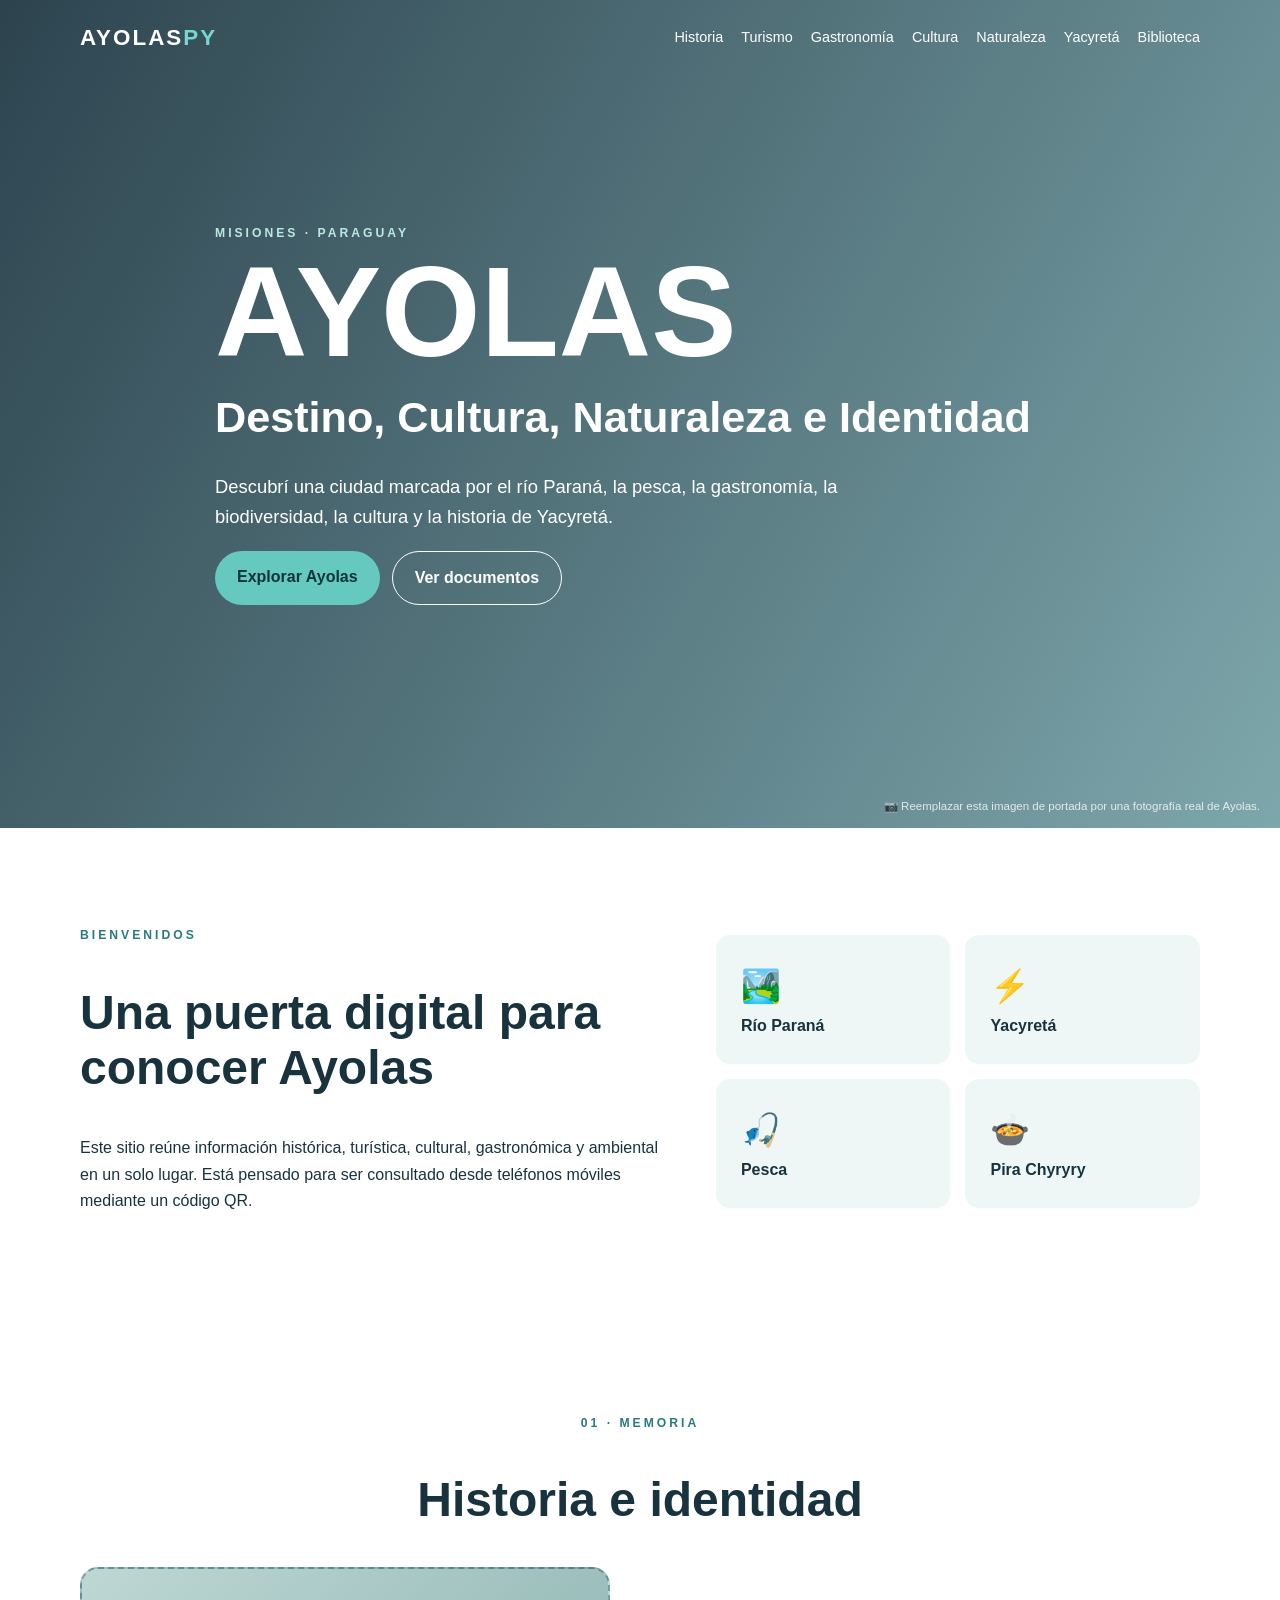
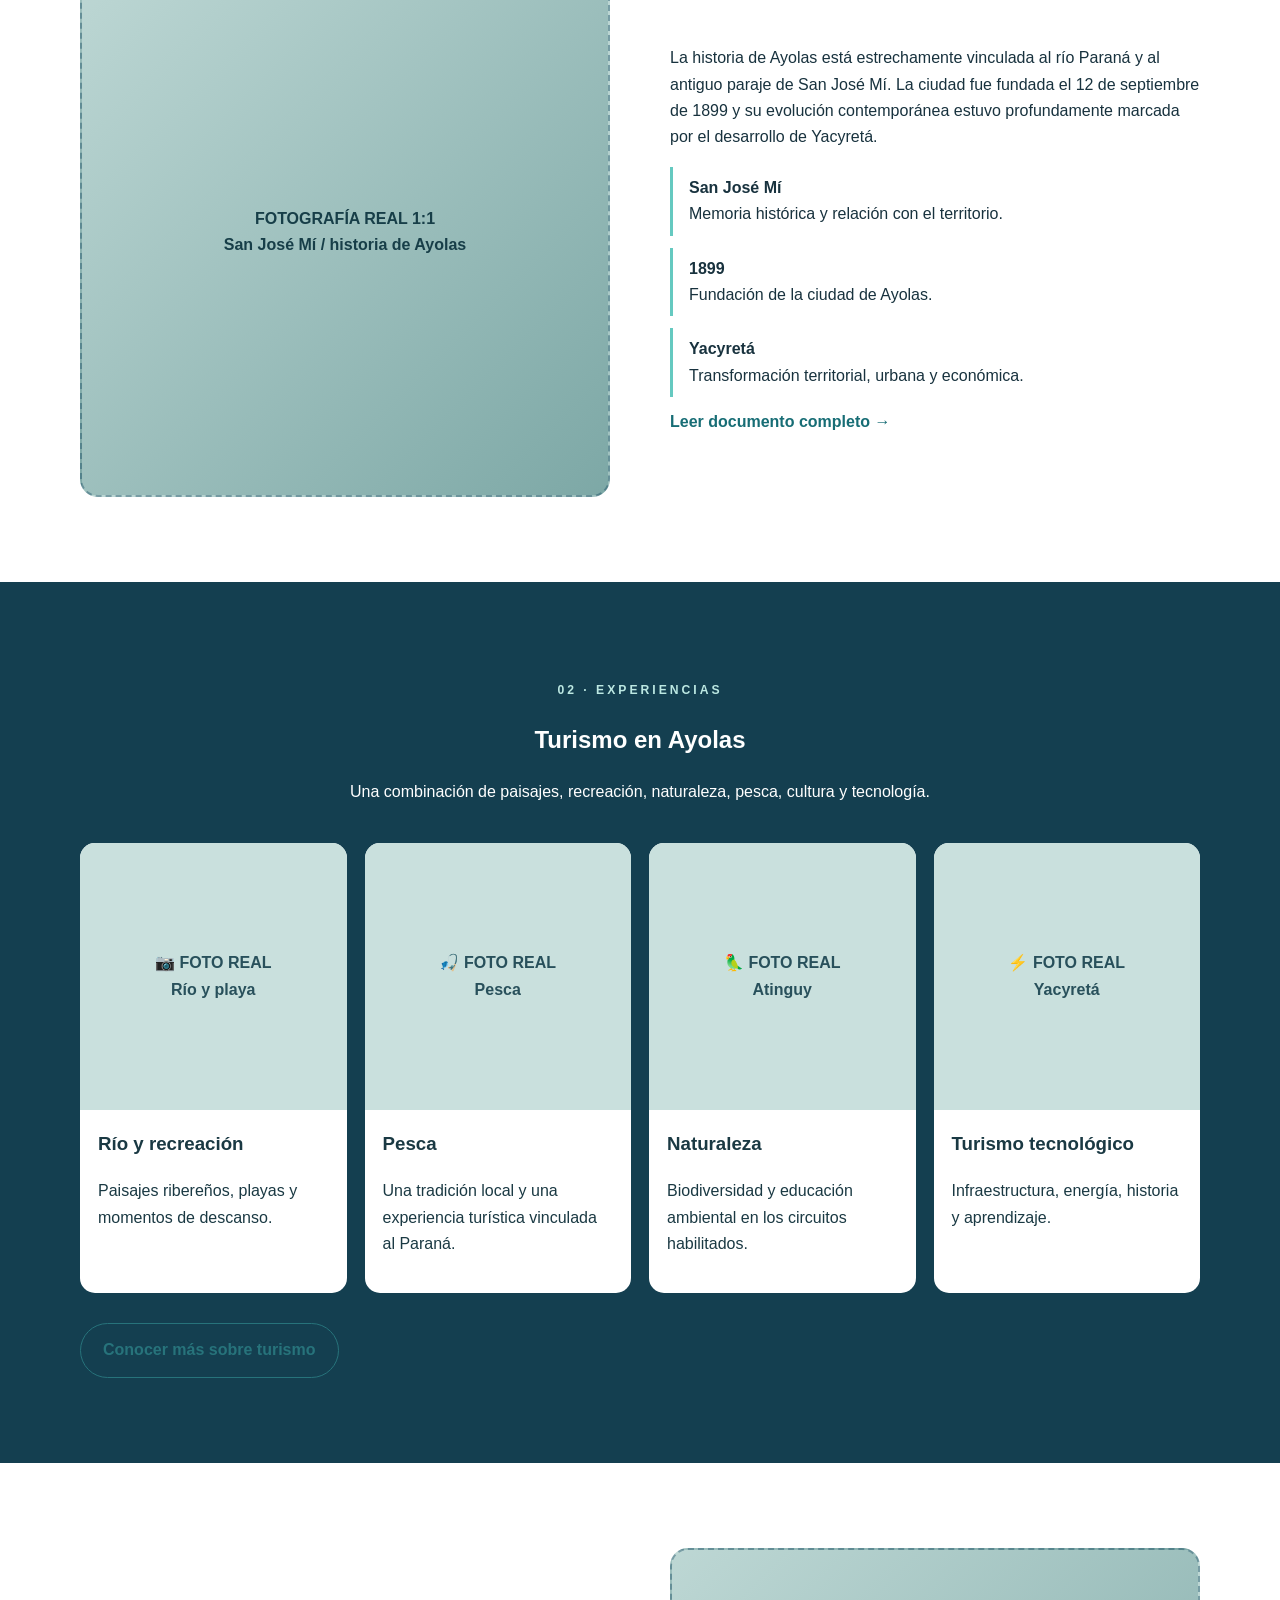
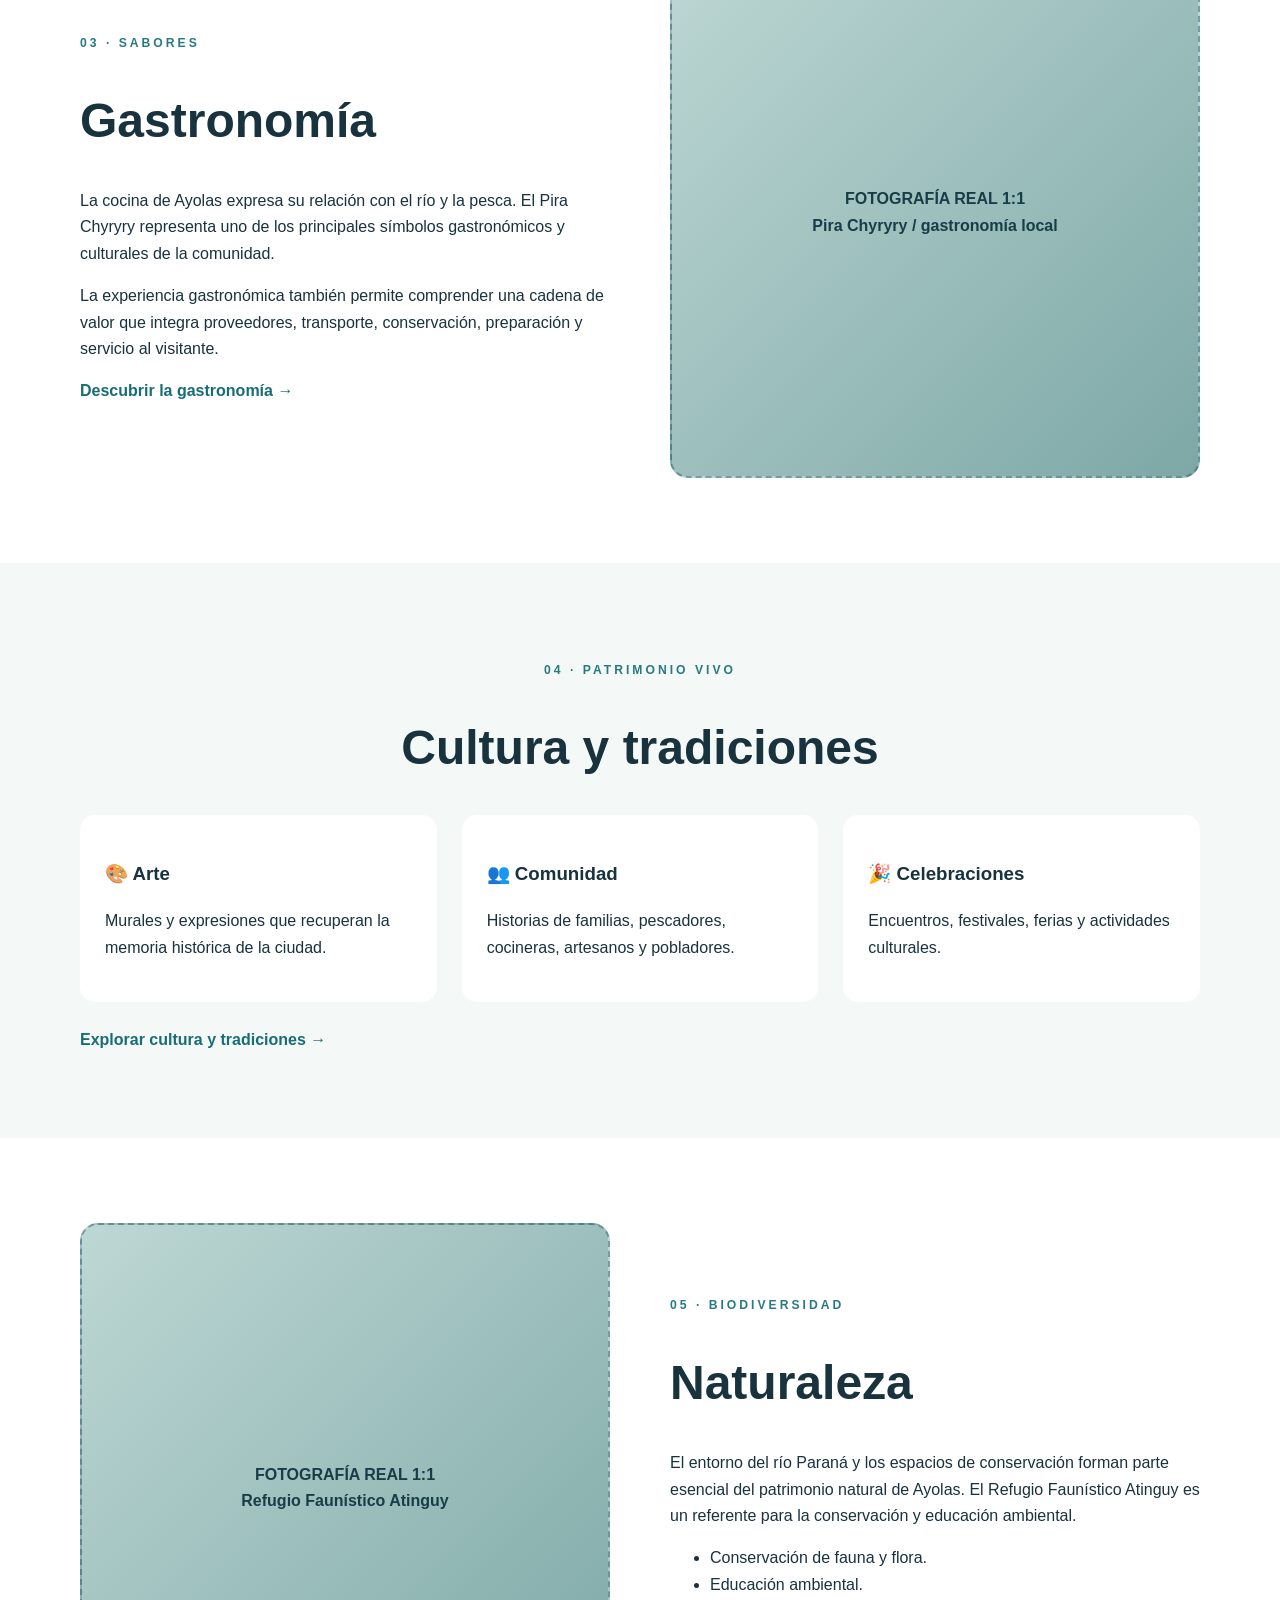
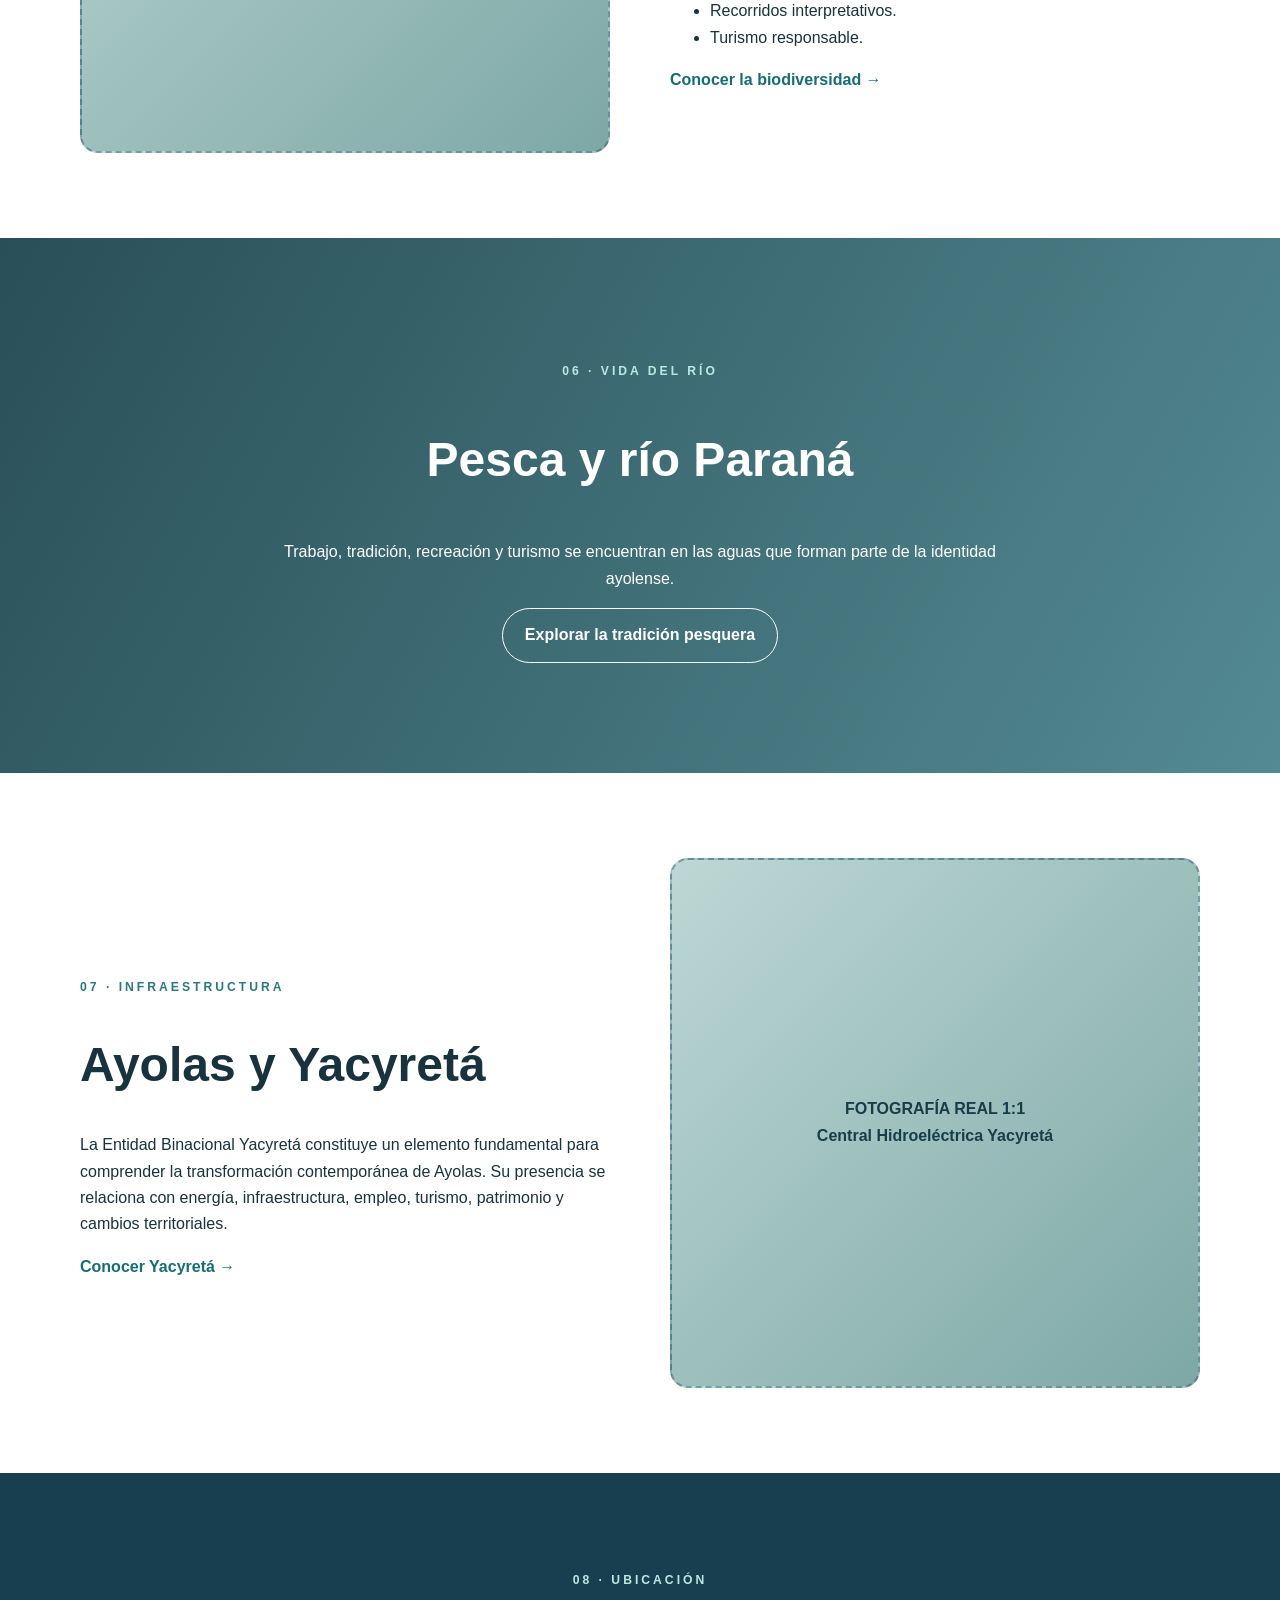
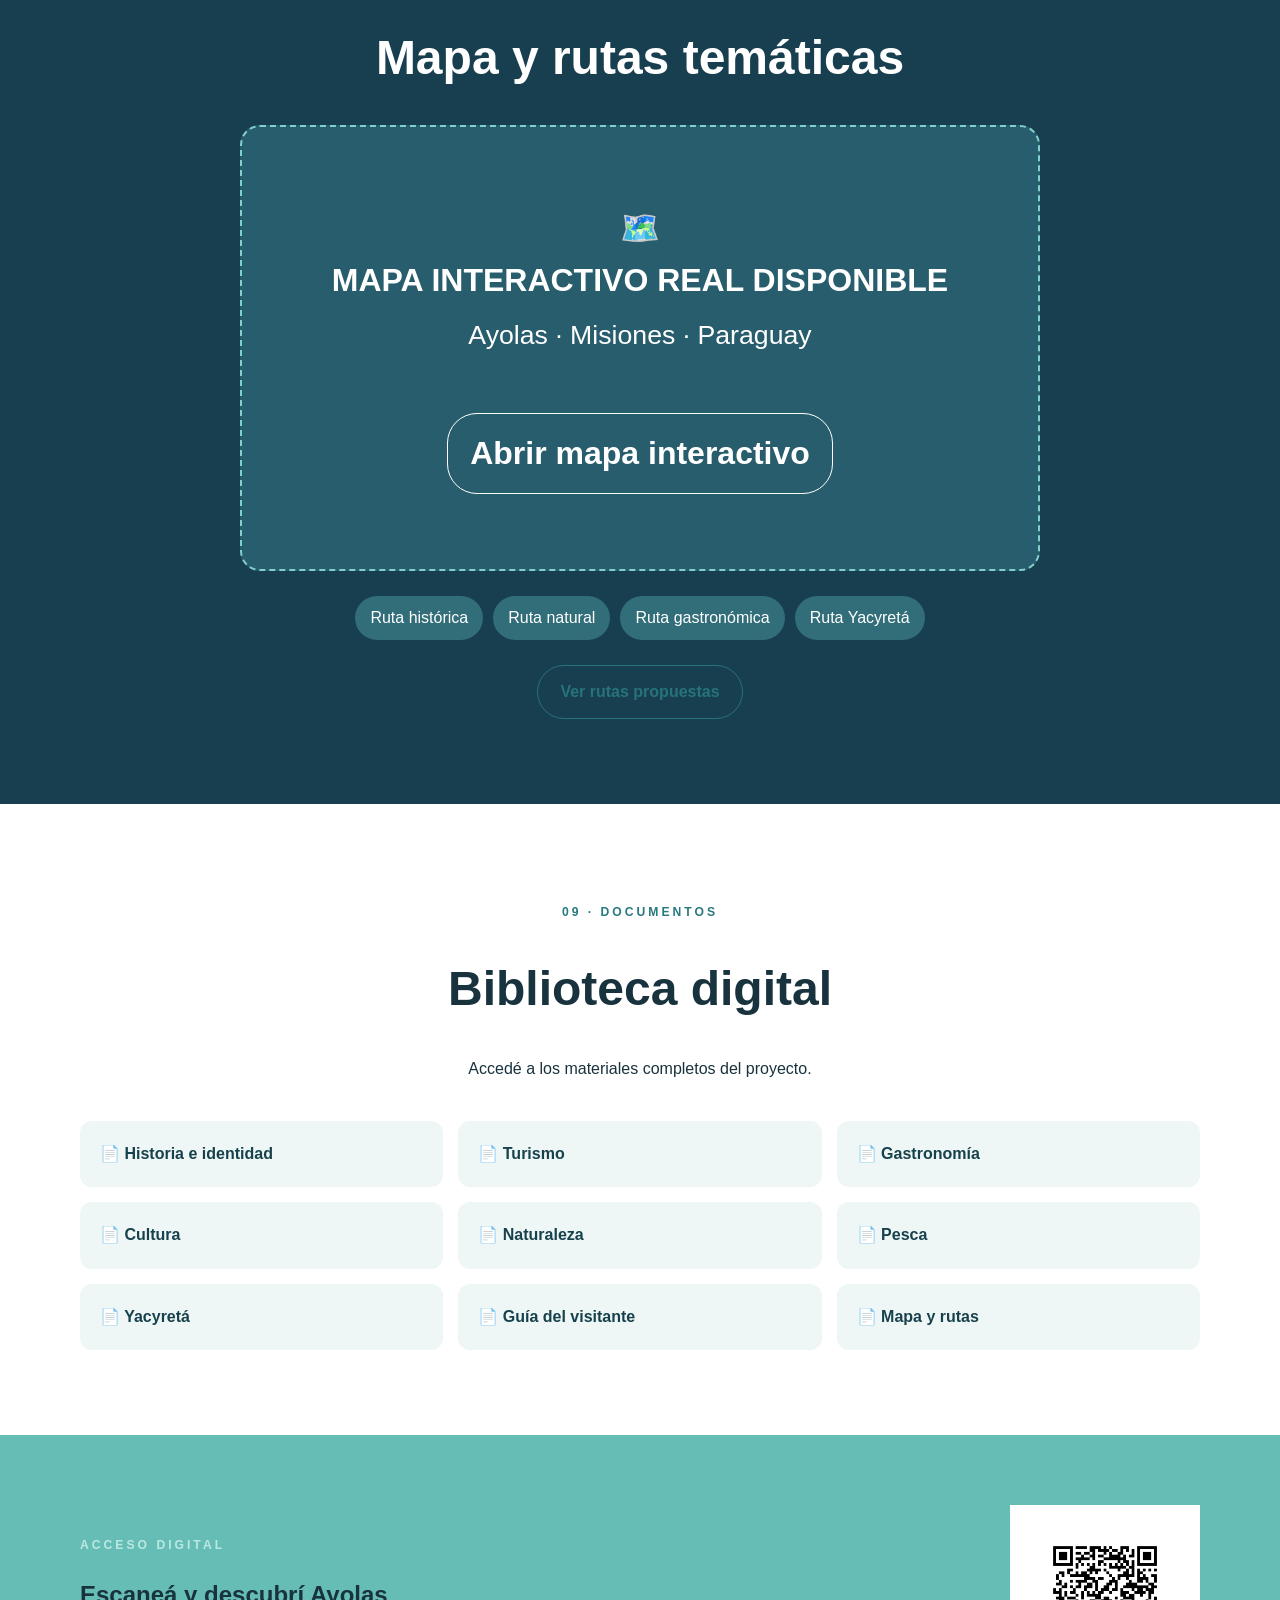
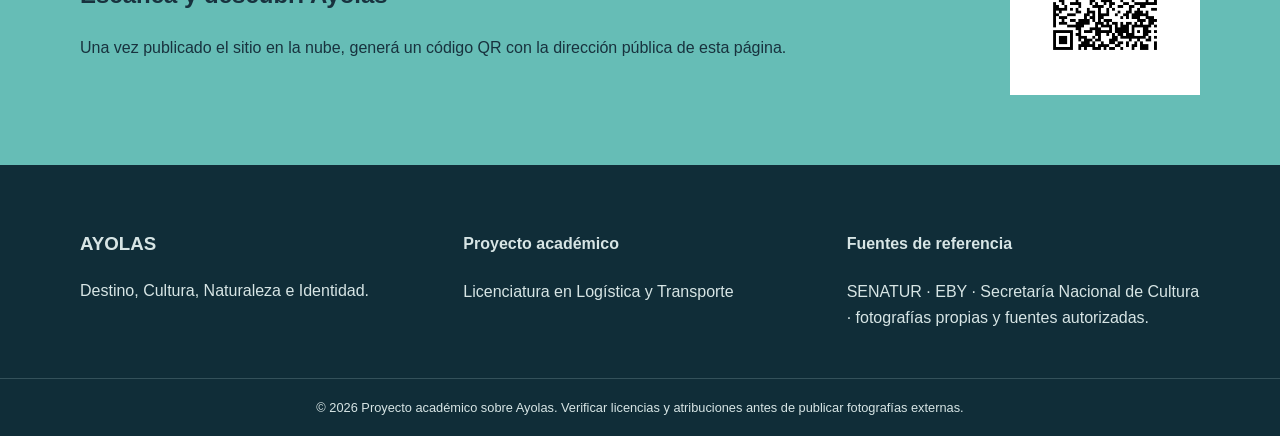
==== index.html @ e0b6bbda "Update index.html" ====
<!DOCTYPE html>
<html lang="es">
<head>
  <meta charset="UTF-8">
  <meta name="viewport" content="width=device-width, initial-scale=1.0">
  <meta name="description" content="Ayolas, Misiones, Paraguay: destino, cultura, naturaleza e identidad.">
  <title>Ayolas | Destino, Cultura, Naturaleza e Identidad</title>
  <link rel="stylesheet" href="css/style.css">
</head>
<body>
<header class="hero" id="inicio">
  <nav class="nav container">
    <a class="brand" href="#inicio">AYOLAS<span>PY</span></a>
    <button class="menu-btn" aria-label="Abrir menú">☰</button>
    <div class="nav-links">
      <a href="#historia">Historia</a><a href="#turismo">Turismo</a>
      <a href="#gastronomia">Gastronomía</a><a href="#cultura">Cultura</a>
      <a href="#naturaleza">Naturaleza</a><a href="#yacyreta">Yacyretá</a>
      <a href="#biblioteca">Biblioteca</a>
    </div>
  </nav>
  <div class="hero-content container">
    <p class="eyebrow">MISIONES · PARAGUAY</p>
    <h1>AYOLAS</h1>
    <h2>Destino, Cultura, Naturaleza e Identidad</h2>
    <p class="lead">Descubrí una ciudad marcada por el río Paraná, la pesca, la gastronomía, la biodiversidad, la cultura y la historia de Yacyretá.</p>
    <div class="actions">
      <a class="btn primary" href="#explorar">Explorar Ayolas</a>
      <a class="btn secondary" href="#biblioteca">Ver documentos</a>
    </div>
  </div>
  <div class="photo-credit">📷 Reemplazar esta imagen de portada por una fotografía real de Ayolas.</div>
</header>

<main>
<section class="intro container" id="explorar">
  <div>
    <p class="eyebrow blue">BIENVENIDOS</p>
    <h2>Una puerta digital para conocer Ayolas</h2>
    <p>Este sitio reúne información histórica, turística, cultural, gastronómica y ambiental en un solo lugar. Está pensado para ser consultado desde teléfonos móviles mediante un código QR.</p>
  </div>
  <div class="stats">
    <div><strong>🏞️</strong><span>Río Paraná</span></div>
    <div><strong>⚡</strong><span>Yacyretá</span></div>
    <div><strong>🎣</strong><span>Pesca</span></div>
    <div><strong>🍲</strong><span>Pira Chyryry</span></div>
  </div>
</section>

<section class="section container" id="historia">
  <div class="section-heading"><p class="eyebrow blue">01 · MEMORIA</p><h2>Historia e identidad</h2></div>
  <div class="split">
    <div class="photo photo-historia"><span>FOTOGRAFÍA REAL 1:1<br>San José Mí / historia de Ayolas</span></div>
    <div>
      <p>La historia de Ayolas está estrechamente vinculada al río Paraná y al antiguo paraje de San José Mí. La ciudad fue fundada el 12 de septiembre de 1899 y su evolución contemporánea estuvo profundamente marcada por el desarrollo de Yacyretá.</p>
      <div class="timeline">
        <div><b>San José Mí</b><span>Memoria histórica y relación con el territorio.</span></div>
        <div><b>1899</b><span>Fundación de la ciudad de Ayolas.</span></div>
        <div><b>Yacyretá</b><span>Transformación territorial, urbana y económica.</span></div>
      </div>
      <a href="pdf/01_HISTORIA_E_IDENTIDAD_AYOLAS.pdf" class="text-link">Leer documento completo →</a>
    </div>
  </div>
</section>

<section class="cards-section" id="turismo">
<div class="container">
  <div class="section-heading light"><p class="eyebrow">02 · EXPERIENCIAS</p><h2>Turismo en Ayolas</h2><p>Una combinación de paisajes, recreación, naturaleza, pesca, cultura y tecnología.</p></div>
  <div class="cards">
    <article><div class="card-photo">📷 FOTO REAL<br>Río y playa</div><h3>Río y recreación</h3><p>Paisajes ribereños, playas y momentos de descanso.</p></article>
    <article><div class="card-photo">🎣 FOTO REAL<br>Pesca</div><h3>Pesca</h3><p>Una tradición local y una experiencia turística vinculada al Paraná.</p></article>
    <article><div class="card-photo">🦜 FOTO REAL<br>Atinguy</div><h3>Naturaleza</h3><p>Biodiversidad y educación ambiental en los circuitos habilitados.</p></article>
    <article><div class="card-photo">⚡ FOTO REAL<br>Yacyretá</div><h3>Turismo tecnológico</h3><p>Infraestructura, energía, historia y aprendizaje.</p></article>
  </div>
  <a href="pdf/02_TURISMO_AYOLAS.pdf" class="btn outline">Conocer más sobre turismo</a>
</div>
</section>

<section class="section container" id="gastronomia">
  <div class="split reverse">
    <div>
      <p class="eyebrow blue">03 · SABORES</p><h2>Gastronomía</h2>
      <p>La cocina de Ayolas expresa su relación con el río y la pesca. El Pira Chyryry representa uno de los principales símbolos gastronómicos y culturales de la comunidad.</p>
      <p>La experiencia gastronómica también permite comprender una cadena de valor que integra proveedores, transporte, conservación, preparación y servicio al visitante.</p>
      <a href="pdf/03_GASTRONOMIA_AYOLAS.pdf" class="text-link">Descubrir la gastronomía →</a>
    </div>
    <div class="photo photo-gastro"><span>FOTOGRAFÍA REAL 1:1<br>Pira Chyryry / gastronomía local</span></div>
  </div>
</section>

<section class="section soft" id="cultura">
<div class="container">
  <div class="section-heading"><p class="eyebrow blue">04 · PATRIMONIO VIVO</p><h2>Cultura y tradiciones</h2></div>
  <div class="three-cols">
    <div><h3>🎨 Arte</h3><p>Murales y expresiones que recuperan la memoria histórica de la ciudad.</p></div>
    <div><h3>👥 Comunidad</h3><p>Historias de familias, pescadores, cocineras, artesanos y pobladores.</p></div>
    <div><h3>🎉 Celebraciones</h3><p>Encuentros, festivales, ferias y actividades culturales.</p></div>
  </div>
  <a href="pdf/04_CULTURA_Y_TRADICIONES_AYOLAS.pdf" class="text-link">Explorar cultura y tradiciones →</a>
</div>
</section>

<section class="section container" id="naturaleza">
  <div class="split">
    <div class="photo photo-nature"><span>FOTOGRAFÍA REAL 1:1<br>Refugio Faunístico Atinguy</span></div>
    <div>
      <p class="eyebrow blue">05 · BIODIVERSIDAD</p><h2>Naturaleza</h2>
      <p>El entorno del río Paraná y los espacios de conservación forman parte esencial del patrimonio natural de Ayolas. El Refugio Faunístico Atinguy es un referente para la conservación y educación ambiental.</p>
      <ul><li>Conservación de fauna y flora.</li><li>Educación ambiental.</li><li>Recorridos interpretativos.</li><li>Turismo responsable.</li></ul>
      <a href="pdf/05_NATURALEZA_Y_BIODIVERSIDAD.pdf" class="text-link">Conocer la biodiversidad →</a>
    </div>
  </div>
</section>

<section class="river-banner" id="pesca">
  <div class="container narrow">
    <p class="eyebrow">06 · VIDA DEL RÍO</p><h2>Pesca y río Paraná</h2>
    <p>Trabajo, tradición, recreación y turismo se encuentran en las aguas que forman parte de la identidad ayolense.</p>
    <a href="pdf/06_PESCA_Y_VIDA_DEL_RIO.pdf" class="btn secondary">Explorar la tradición pesquera</a>
  </div>
</section>

<section class="section container" id="yacyreta">
  <div class="split reverse">
    <div>
      <p class="eyebrow blue">07 · INFRAESTRUCTURA</p><h2>Ayolas y Yacyretá</h2>
      <p>La Entidad Binacional Yacyretá constituye un elemento fundamental para comprender la transformación contemporánea de Ayolas. Su presencia se relaciona con energía, infraestructura, empleo, turismo, patrimonio y cambios territoriales.</p>
      <a href="pdf/07_YACYRETA_Y_AYOLAS.pdf" class="text-link">Conocer Yacyretá →</a>
    </div>
    <div class="photo photo-yacyreta"><span>FOTOGRAFÍA REAL 1:1<br>Central Hidroeléctrica Yacyretá</span></div>
  </div>
</section>

<section class="section map-section">
<div class="container">
  <div class="section-heading light"><p class="eyebrow">08 · UBICACIÓN</p><h2>Mapa y rutas temáticas</h2></div>
  <div class="map-placeholder">🗺️<br><strong>MAPA INTERACTIVO REAL DISPONIBLE</strong><br><small>Ayolas · Misiones · Paraguay</small><br><br><a class="btn secondary" href="map/map.html">Abrir mapa interactivo</a></div>
  <div class="route-tags"><span>Ruta histórica</span><span>Ruta natural</span><span>Ruta gastronómica</span><span>Ruta Yacyretá</span></div>
  <a href="pdf/09_MAPA_Y_RUTAS_TEMATICAS.pdf" class="btn outline">Ver rutas propuestas</a>
</div>
</section>

<section class="section container" id="biblioteca">
  <div class="section-heading"><p class="eyebrow blue">09 · DOCUMENTOS</p><h2>Biblioteca digital</h2><p>Accedé a los materiales completos del proyecto.</p></div>
  <div class="library">
    <a href="pdf/01_HISTORIA_E_IDENTIDAD_AYOLAS.pdf">📄 Historia e identidad</a>
    <a href="pdf/02_TURISMO_AYOLAS.pdf">📄 Turismo</a>
    <a href="pdf/03_GASTRONOMIA_AYOLAS.pdf">📄 Gastronomía</a>
    <a href="pdf/04_CULTURA_Y_TRADICIONES_AYOLAS.pdf">📄 Cultura</a>
    <a href="pdf/05_NATURALEZA_Y_BIODIVERSIDAD.pdf">📄 Naturaleza</a>
    <a href="pdf/06_PESCA_Y_VIDA_DEL_RIO.pdf">📄 Pesca</a>
    <a href="pdf/07_YACYRETA_Y_AYOLAS.pdf">📄 Yacyretá</a>
    <a href="pdf/08_GUIA_DEL_VISITANTE_AYOLAS.pdf">📄 Guía del visitante</a>
    <a href="pdf/09_MAPA_Y_RUTAS_TEMATICAS.pdf">📄 Mapa y rutas</a>
  </div>
</section>

<section class="qr-section">
  <div class="container qr-wrap">
    <div><p class="eyebrow">ACCESO DIGITAL</p><h2>Escaneá y descubrí Ayolas</h2><p>Una vez publicado el sitio en la nube, generá un código QR con la dirección pública de esta página.</p></div>
    <div class="qr-placeholder"><small><img src="QR_Proyecto_Ayolas.png" heigth="140" width="140"></small></div>
  </div>
</section>
</main>

<footer>
  <div class="container footer-grid">
    <div><h3>AYOLAS</h3><p>Destino, Cultura, Naturaleza e Identidad.</p></div>
    <div><h4>Proyecto académico</h4><p>Licenciatura en Logística y Transporte</p></div>
    <div><h4>Fuentes de referencia</h4><p>SENATUR · EBY · Secretaría Nacional de Cultura · fotografías propias y fuentes autorizadas.</p></div>
  </div>
  <div class="copyright">© 2026 Proyecto académico sobre Ayolas. Verificar licencias y atribuciones antes de publicar fotografías externas.</div>
</footer>
<script src="js/script.js"></script>
</body>
</html>
---- css/style.css ----
*{box-sizing:border-box}html{scroll-behavior:smooth}body{margin:0;font-family:Arial,sans-serif;color:#18323e;line-height:1.65;background:#fff}.container{width:min(1120px,90%);margin:auto}.hero{min-height:92vh;background:linear-gradient(120deg,rgba(8,35,48,.85),rgba(19,95,104,.55)),url("../images/portada-ayolas.jpg") center/cover;position:relative;color:white}.nav{height:76px;display:flex;align-items:center;justify-content:space-between}.brand{font-weight:800;font-size:1.4rem;color:#fff;text-decoration:none;letter-spacing:2px}.brand span{color:#77d6cf}.nav-links{display:flex;gap:18px}.nav-links a{color:white;text-decoration:none;font-size:.9rem}.menu-btn{display:none;background:none;border:0;color:white;font-size:1.8rem}.hero-content{padding:15vh 0 80px;max-width:850px}.eyebrow{letter-spacing:3px;font-size:.76rem;font-weight:bold;color:#bce8e2}.blue{color:#287a80}.hero h1{font-size:clamp(4rem,12vw,8rem);line-height:.85;margin:15px 0}.hero h2{font-size:clamp(1.5rem,4vw,2.7rem);margin:15px 0}.lead{font-size:1.15rem;max-width:680px}.actions,.btn{display:flex;gap:12px;flex-wrap:wrap}.btn{padding:13px 22px;border-radius:30px;text-decoration:none;font-weight:bold;display:inline-flex;width:max-content}.primary{background:#65c9c0;color:#07343f}.secondary{border:1px solid white;color:white}.outline{border:1px solid #27737b;color:#27737b}.photo-credit{position:absolute;bottom:12px;right:20px;font-size:.72rem;opacity:.8}.intro,.section{padding:85px 0}.intro{display:grid;grid-template-columns:1.2fr 1fr;gap:55px;align-items:center}.intro h2,.section h2{font-size:clamp(2rem,4vw,3rem);line-height:1.15}.stats{display:grid;grid-template-columns:1fr 1fr;gap:15px}.stats div{background:#eef7f6;padding:25px;border-radius:14px}.stats strong{display:block;font-size:2rem}.stats span{font-weight:bold}.section-heading{text-align:center;margin-bottom:38px}.split{display:grid;grid-template-columns:1fr 1fr;gap:60px;align-items:center}.reverse{grid-template-columns:1fr 1fr}.photo{aspect-ratio:1/1;border-radius:18px;display:flex;align-items:center;justify-content:center;text-align:center;padding:25px;background:linear-gradient(135deg,#bdd7d4,#7da8a6);color:#173e48;font-weight:bold;border:2px dashed rgba(22,74,99,.4)}.timeline div{border-left:3px solid #65c9c0;padding:8px 0 8px 16px;margin:12px 0}.timeline span{display:block}.text-link{color:#176d75;font-weight:bold;text-decoration:none}.cards-section{background:#143f50;color:white;padding:85px 0}.light{color:white}.cards{display:grid;grid-template-columns:repeat(4,1fr);gap:18px;margin-bottom:30px}.cards article{background:white;color:#1a3943;border-radius:15px;overflow:hidden;padding-bottom:20px}.cards h3,.cards p{padding:0 18px}.card-photo{aspect-ratio:1/1;background:#c9e0dd;display:flex;align-items:center;justify-content:center;text-align:center;color:#28505b;font-weight:bold}.soft{background:#f4f8f7}.three-cols{display:grid;grid-template-columns:repeat(3,1fr);gap:25px;margin-bottom:25px}.three-cols div{padding:25px;background:white;border-radius:15px}.river-banner{background:linear-gradient(120deg,rgba(12,55,65,.88),rgba(17,93,105,.72)),url("../images/rio-parana.jpg") center/cover;color:white;text-align:center;padding:110px 0}.narrow{max-width:750px}.river-banner h2{font-size:3rem}.map-section{background:#183f50;color:white;text-align:center}.map-placeholder{max-width:800px;margin:25px auto;background:#285d6d;border:2px dashed #81d1ca;padding:75px;border-radius:20px;font-size:2rem}.route-tags{display:flex;justify-content:center;gap:10px;flex-wrap:wrap;margin:25px}.route-tags span{background:#326e79;padding:9px 15px;border-radius:25px}.library{display:grid;grid-template-columns:repeat(3,1fr);gap:15px}.library a{padding:20px;background:#eef7f6;color:#17414c;text-decoration:none;border-radius:12px;font-weight:bold}.qr-section{background:#66bdb6;padding:70px 0}.qr-wrap{display:grid;grid-template-columns:1fr auto;gap:50px;align-items:center}.qr-placeholder{width:190px;height:190px;background:white;color:#183f50;display:flex;flex-direction:column;align-items:center;justify-content:center;font-size:3rem;font-weight:bold}.qr-placeholder small{font-size:.6rem}footer{background:#102d38;color:#d7e5e5;padding-top:45px}.footer-grid{display:grid;grid-template-columns:1fr 1fr 1fr;gap:30px}.copyright{text-align:center;border-top:1px solid #34515a;margin-top:30px;padding:18px;font-size:.8rem}@media(max-width:800px){.nav-links{display:none;position:absolute;top:76px;left:0;right:0;background:#143f50;padding:20px;flex-direction:column}.nav-links.show{display:flex}.menu-btn{display:block}.intro,.split,.qr-wrap,.footer-grid{grid-template-columns:1fr}.cards{grid-template-columns:1fr 1fr}.three-cols{grid-template-columns:1fr}.library{grid-template-columns:1fr 1fr}.hero-content{padding-top:100px}.reverse>div:first-child{order:2}}@media(max-width:520px){.cards,.library{grid-template-columns:1fr}.intro,.section{padding:60px 0}}
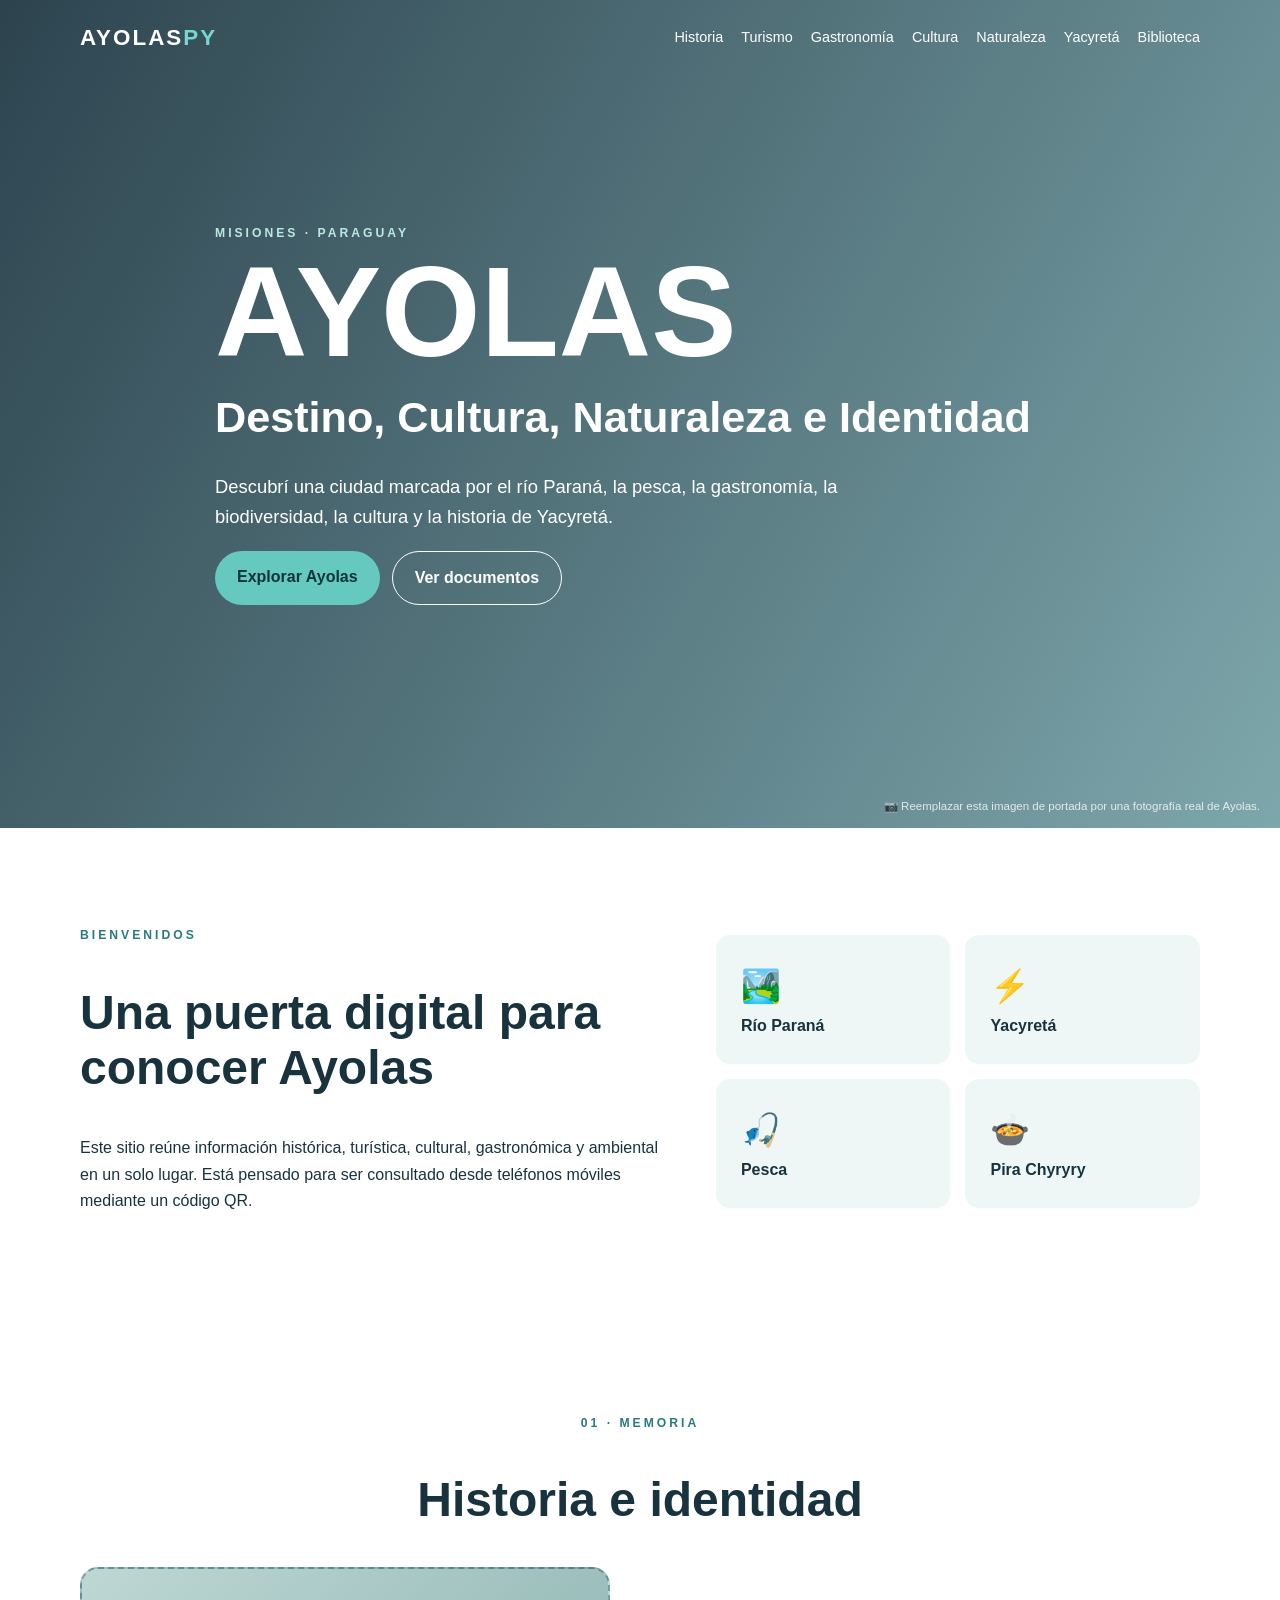
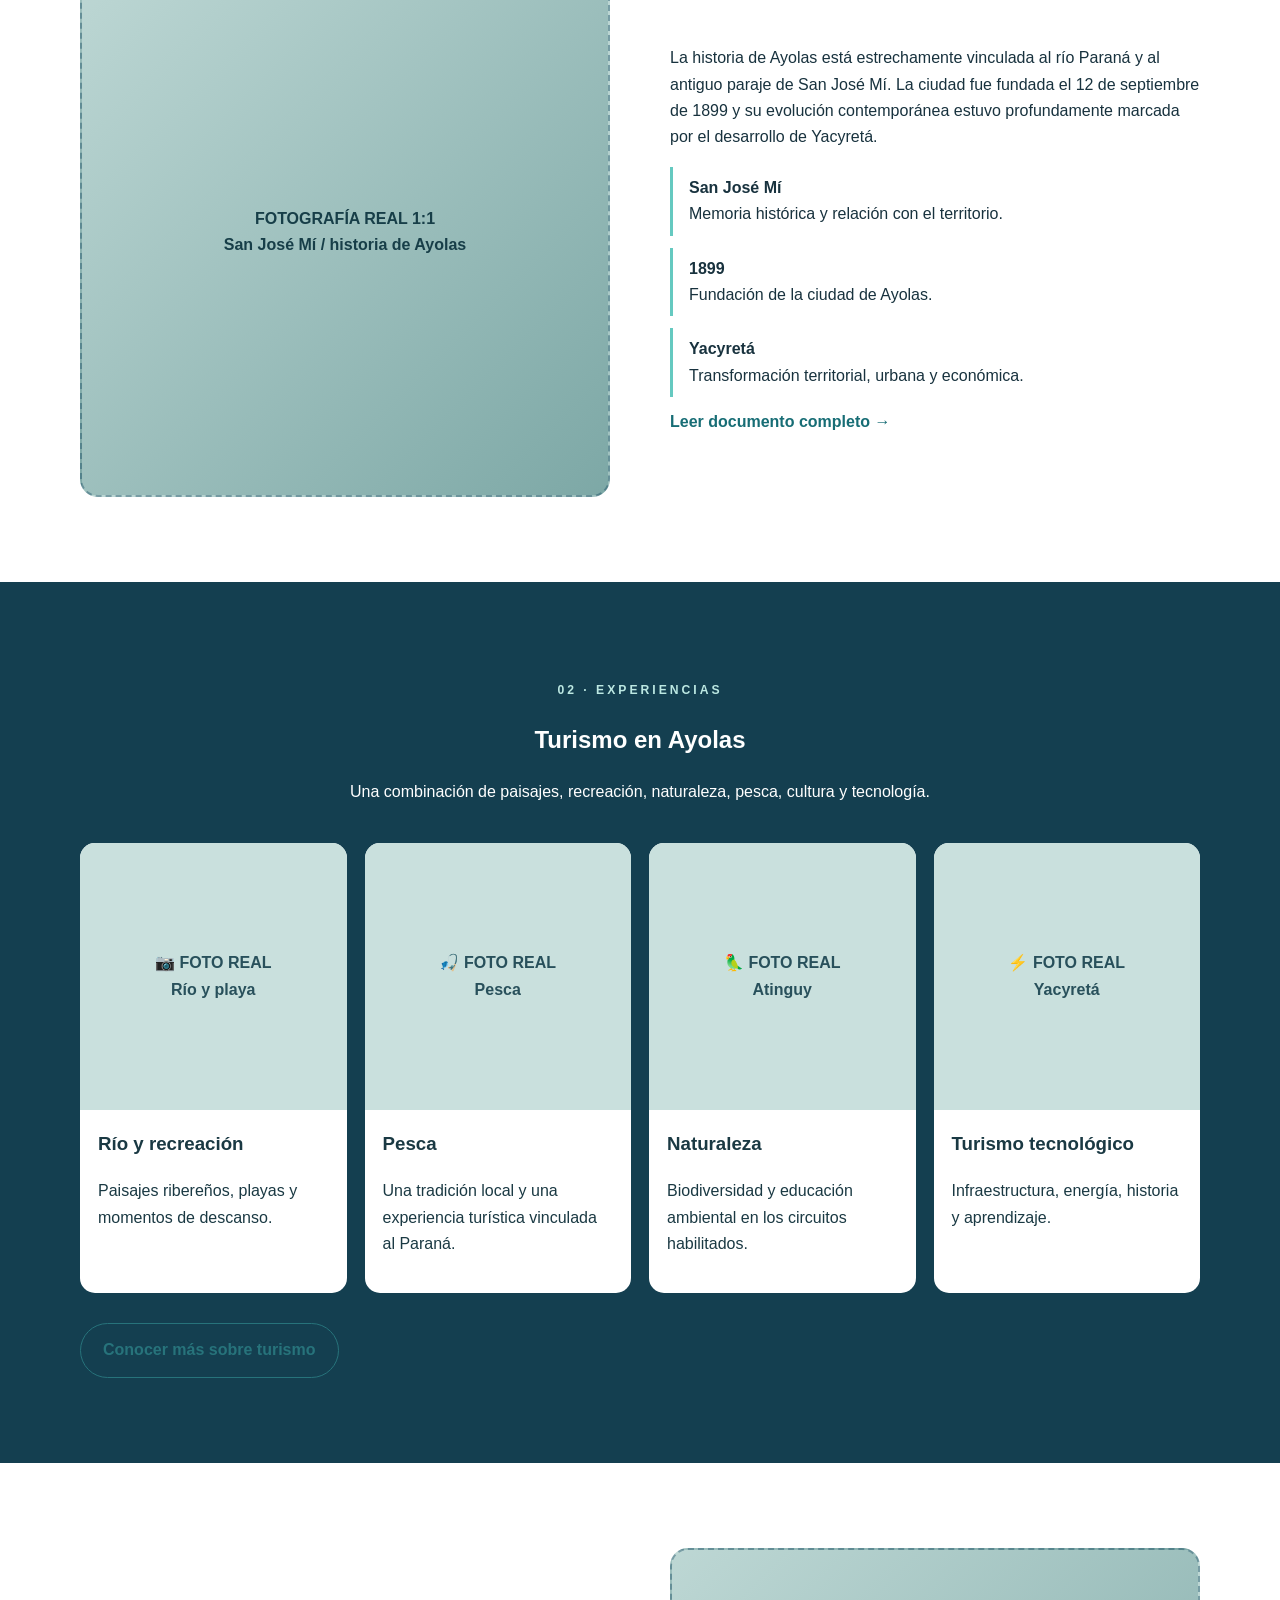
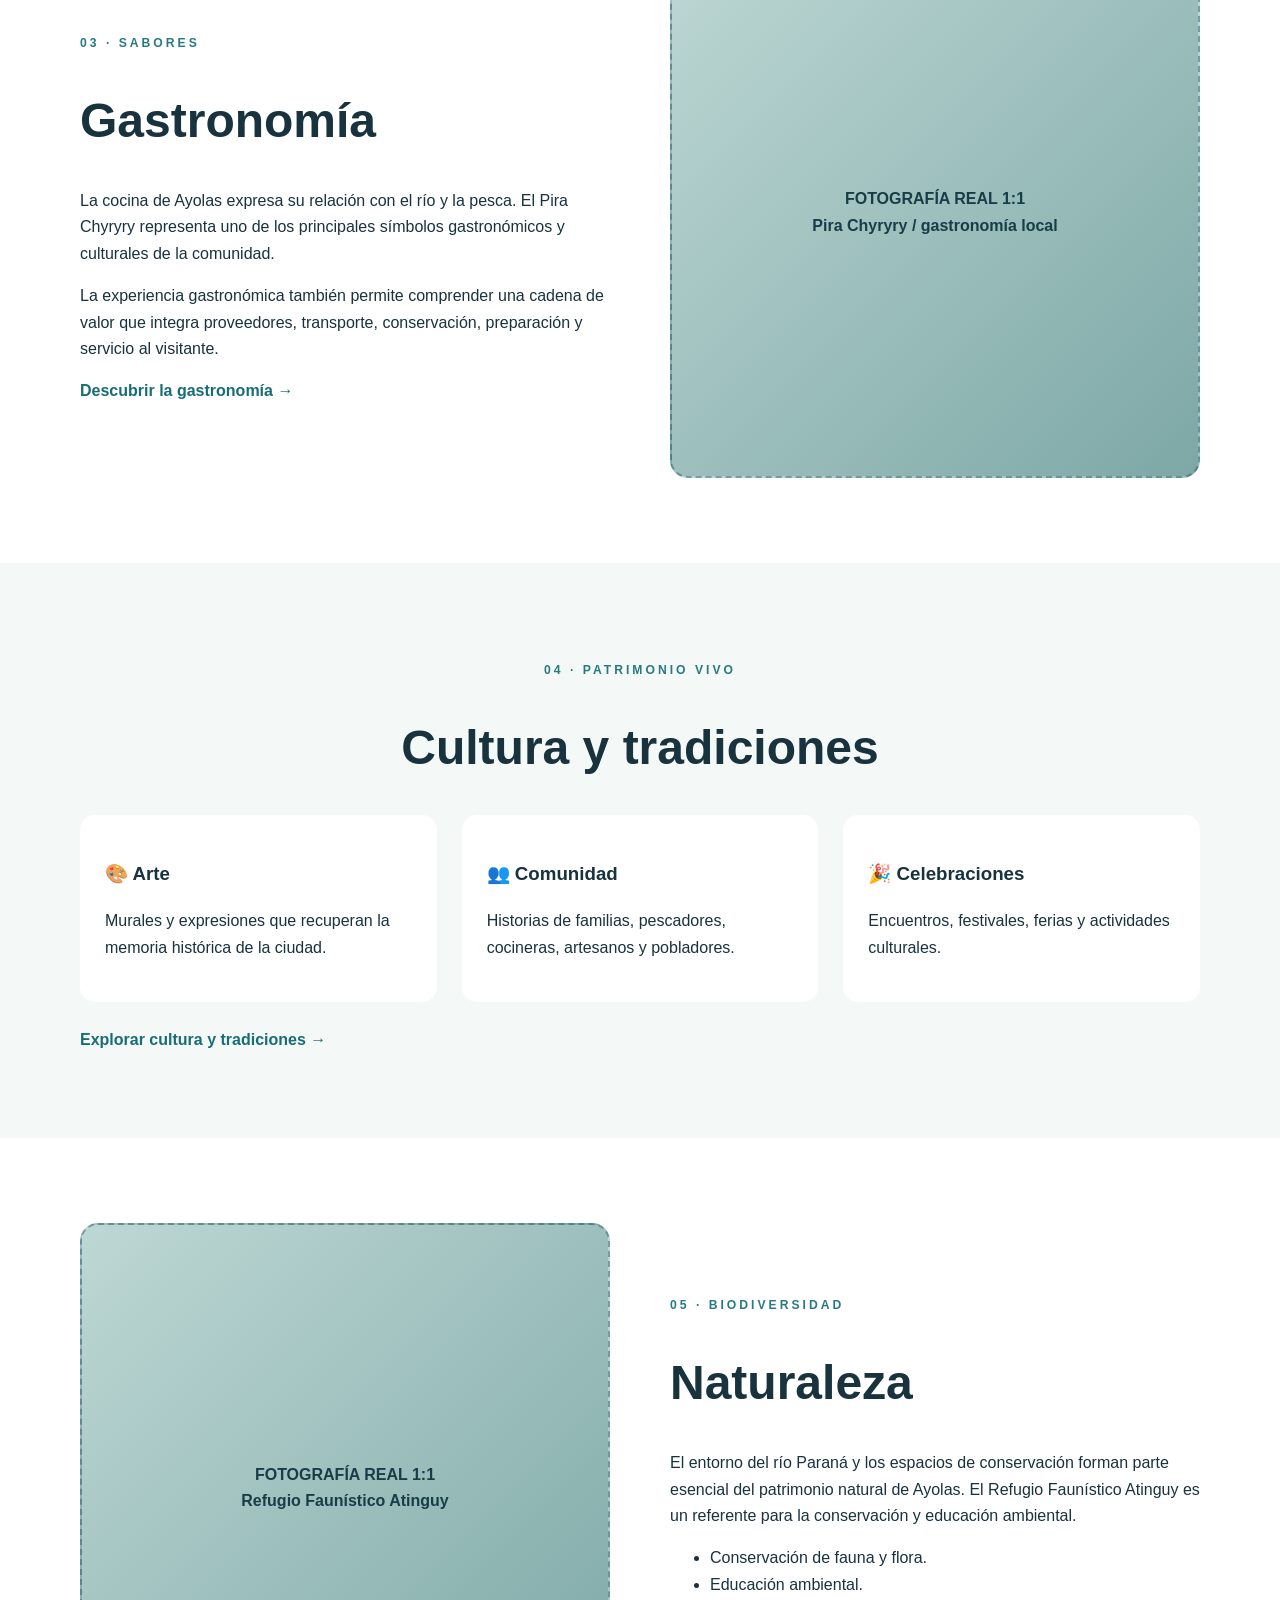
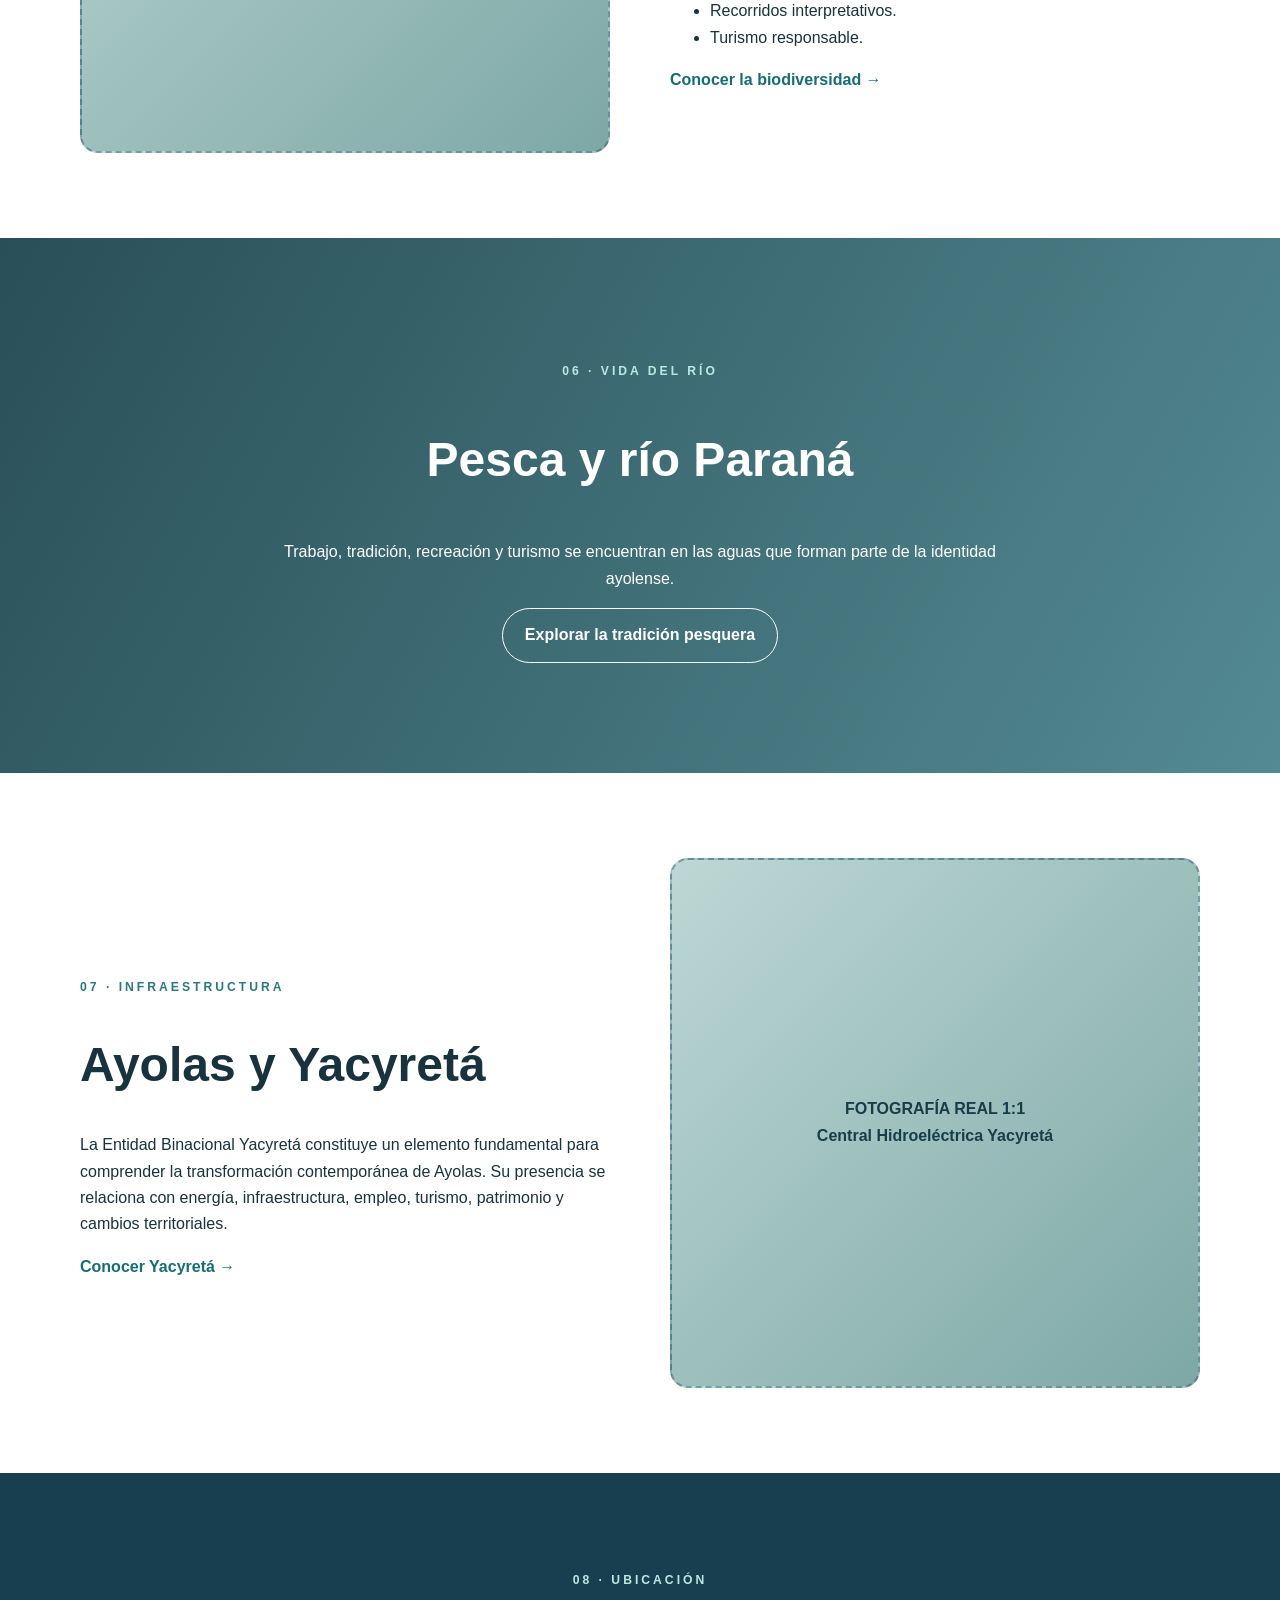
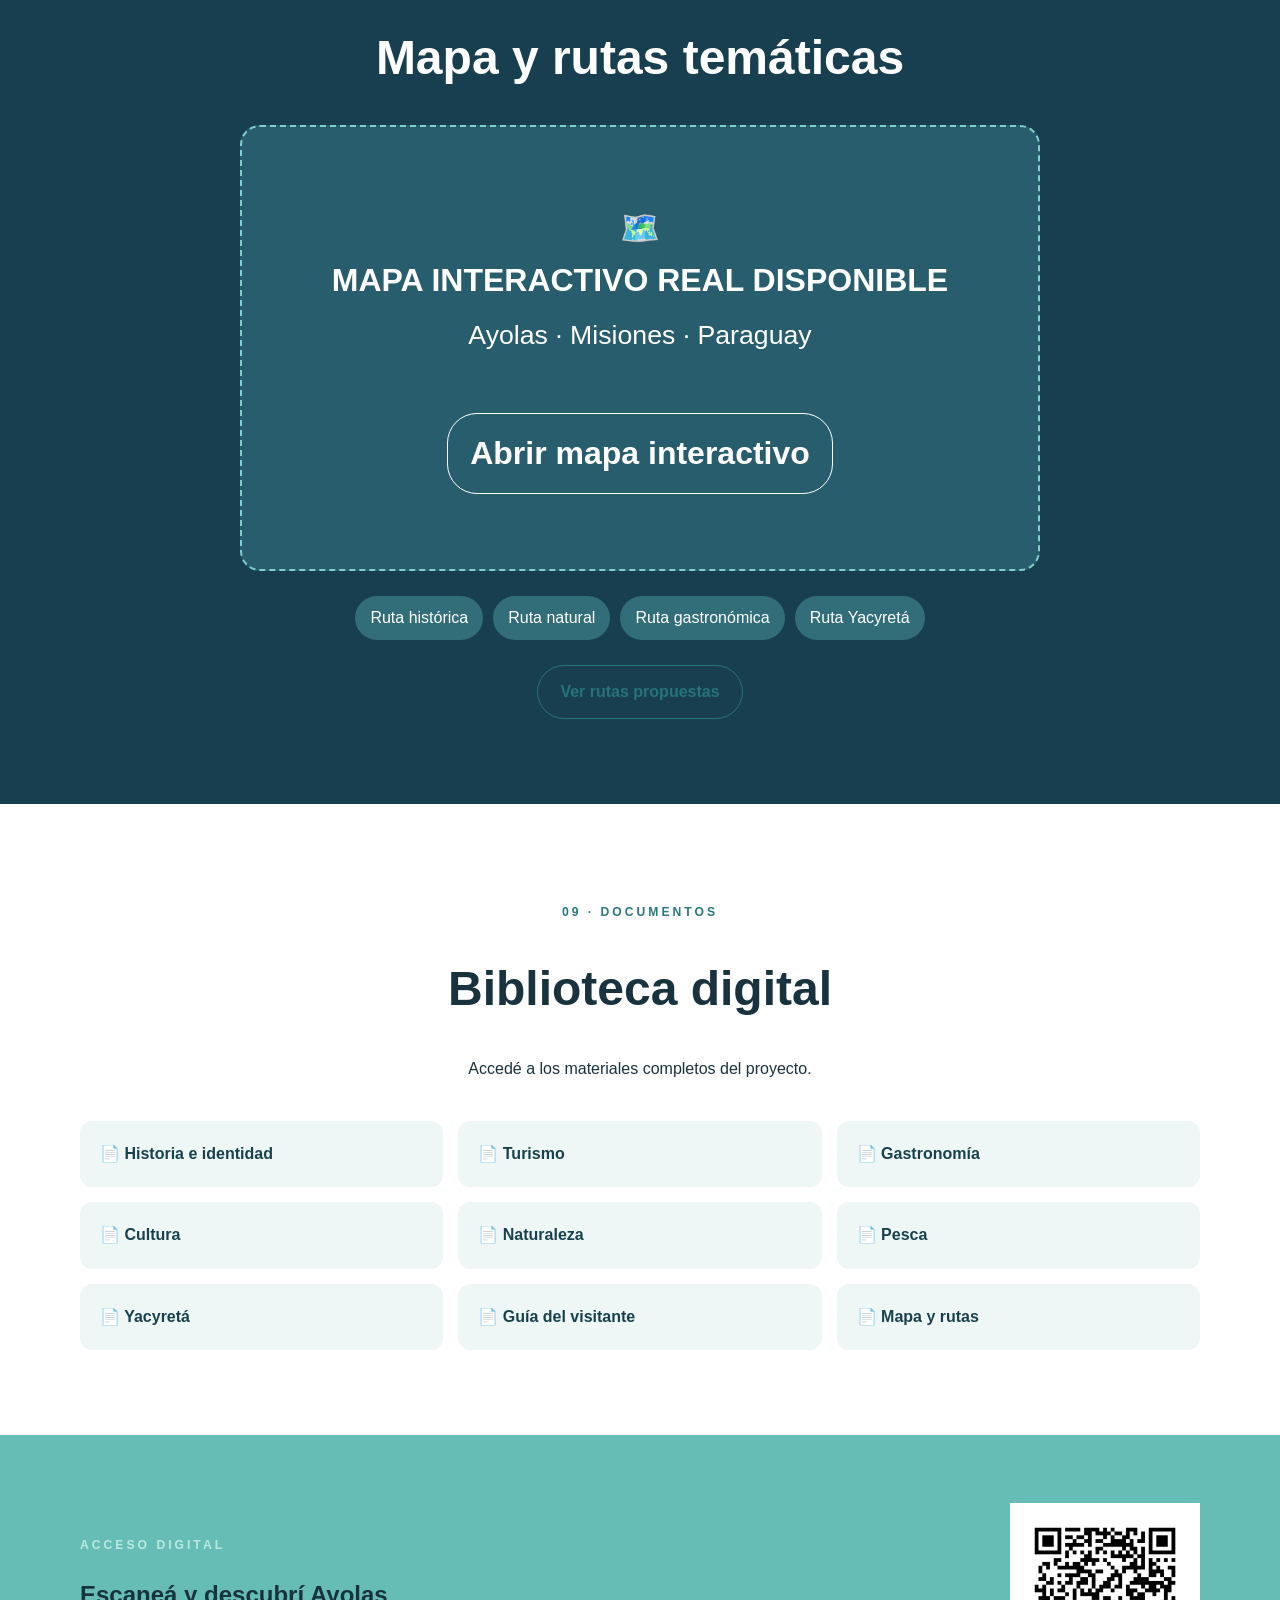
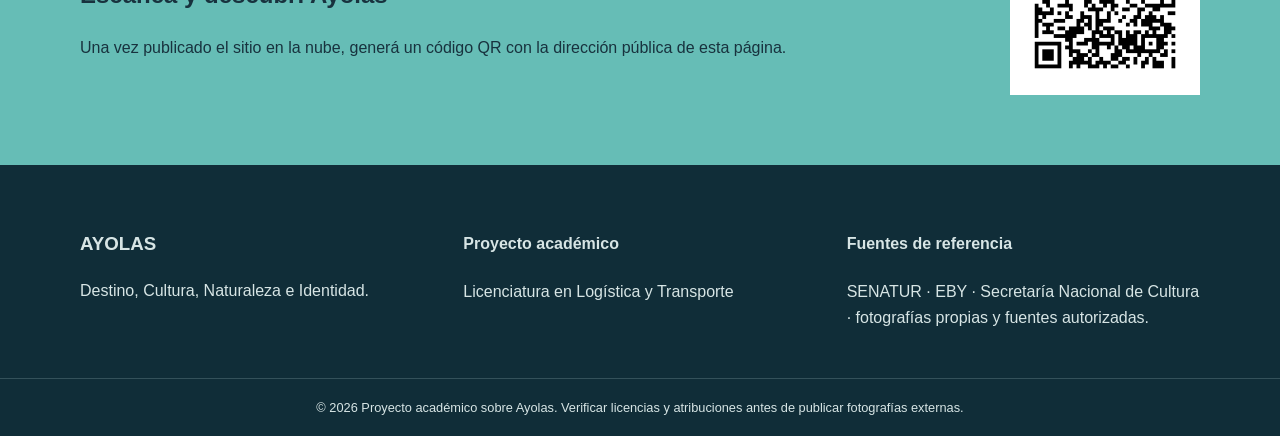
==== commit 69f4117a: "Update index.html" ====
--- a/index.html
+++ b/index.html
@@ -158,7 +158,7 @@
 <section class="qr-section">
   <div class="container qr-wrap">
     <div><p class="eyebrow">ACCESO DIGITAL</p><h2>Escaneá y descubrí Ayolas</h2><p>Una vez publicado el sitio en la nube, generá un código QR con la dirección pública de esta página.</p></div>
-    <div class="qr-placeholder"><small><img src="QR_Proyecto_Ayolas.png" heigth="140" width="140"></small></div>
+    <div class="qr-placeholder"><small><img src="QR_Proyecto_Ayolas.png" heigth="190px" width="190px"></small></div>
   </div>
 </section>
 </main>
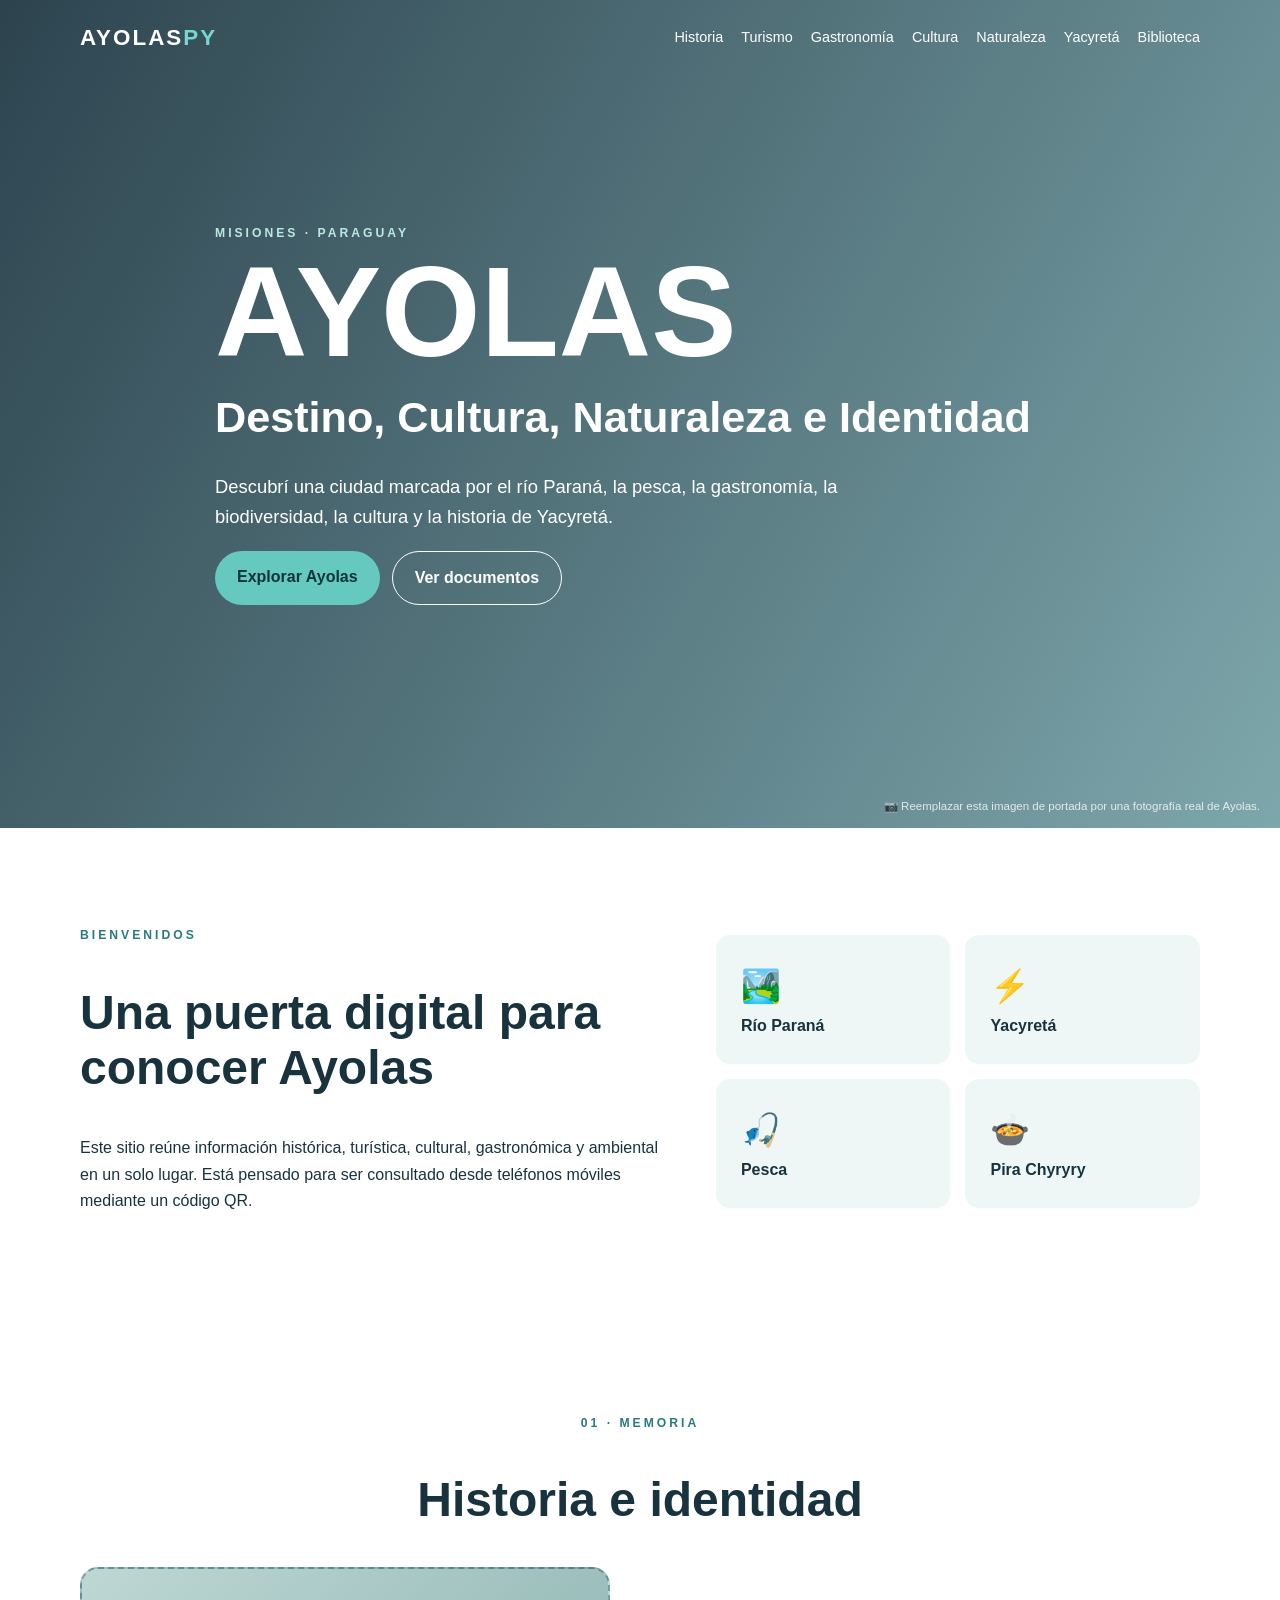
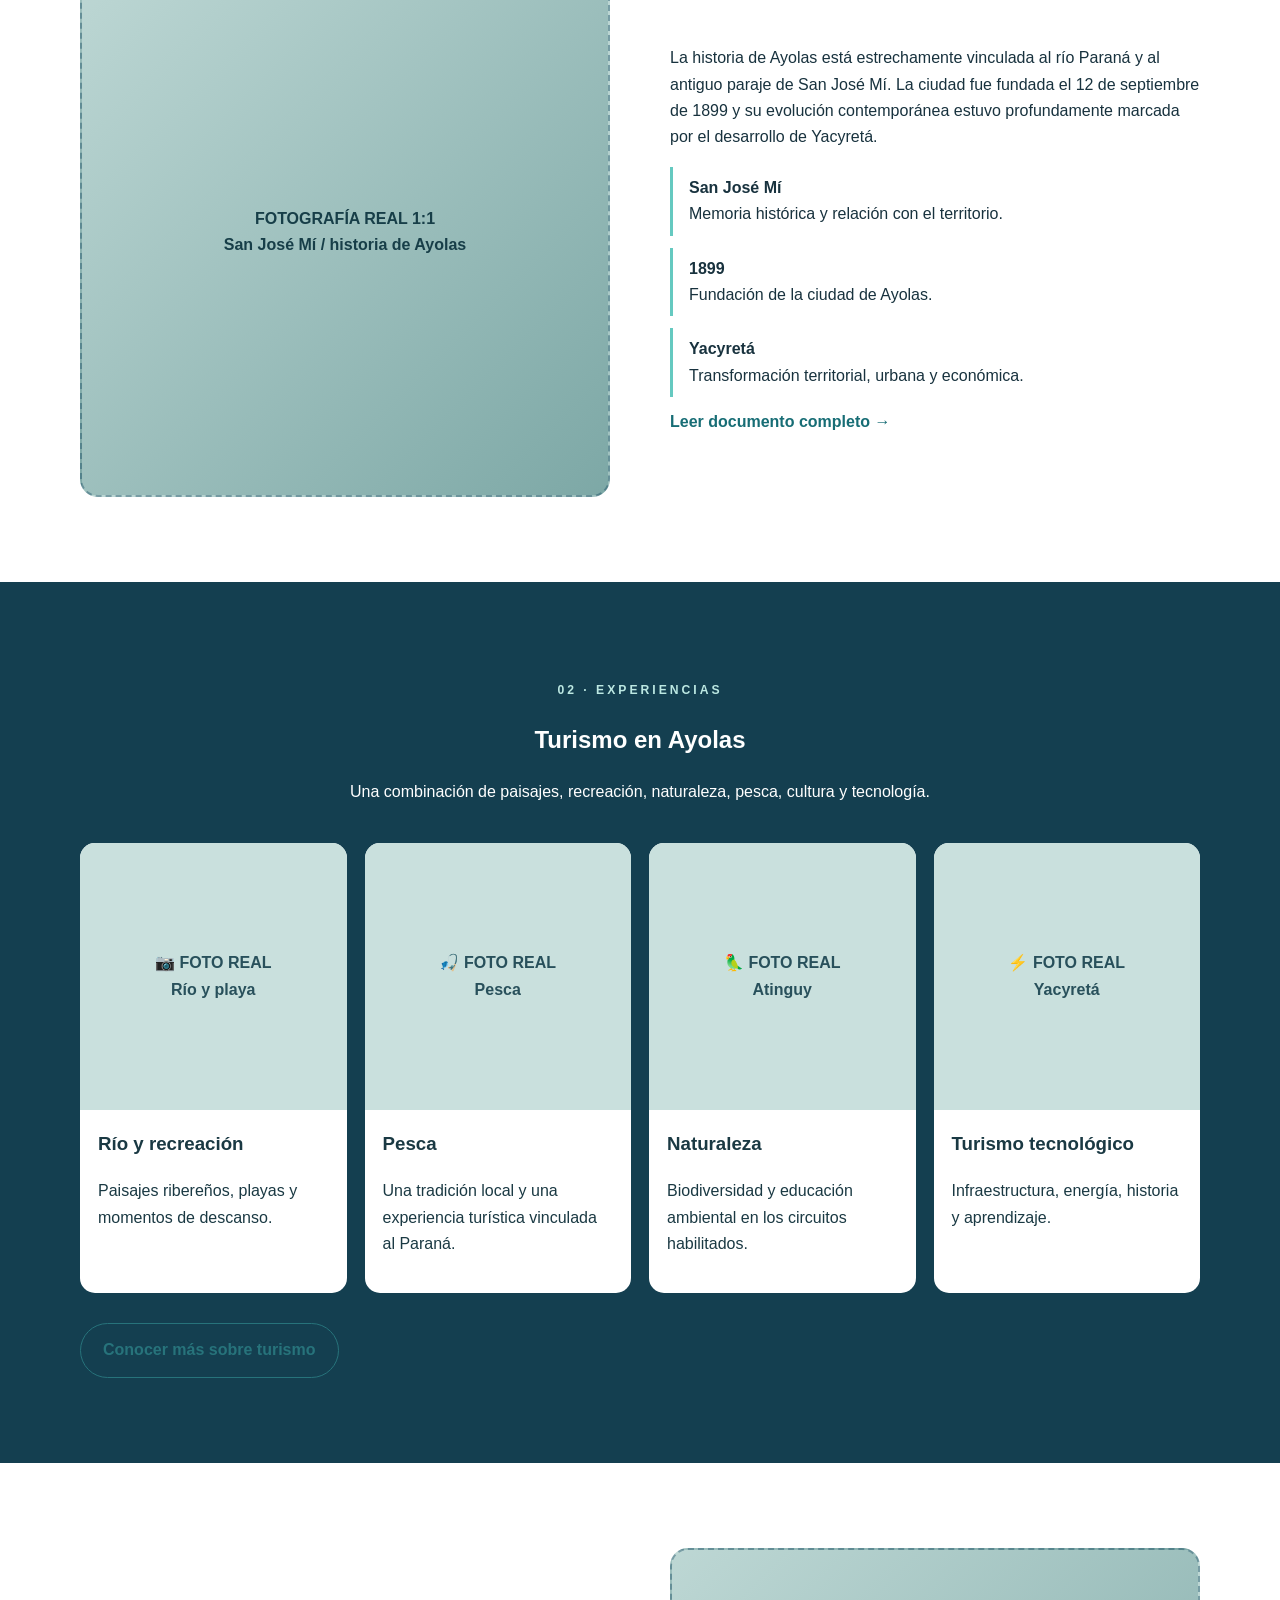
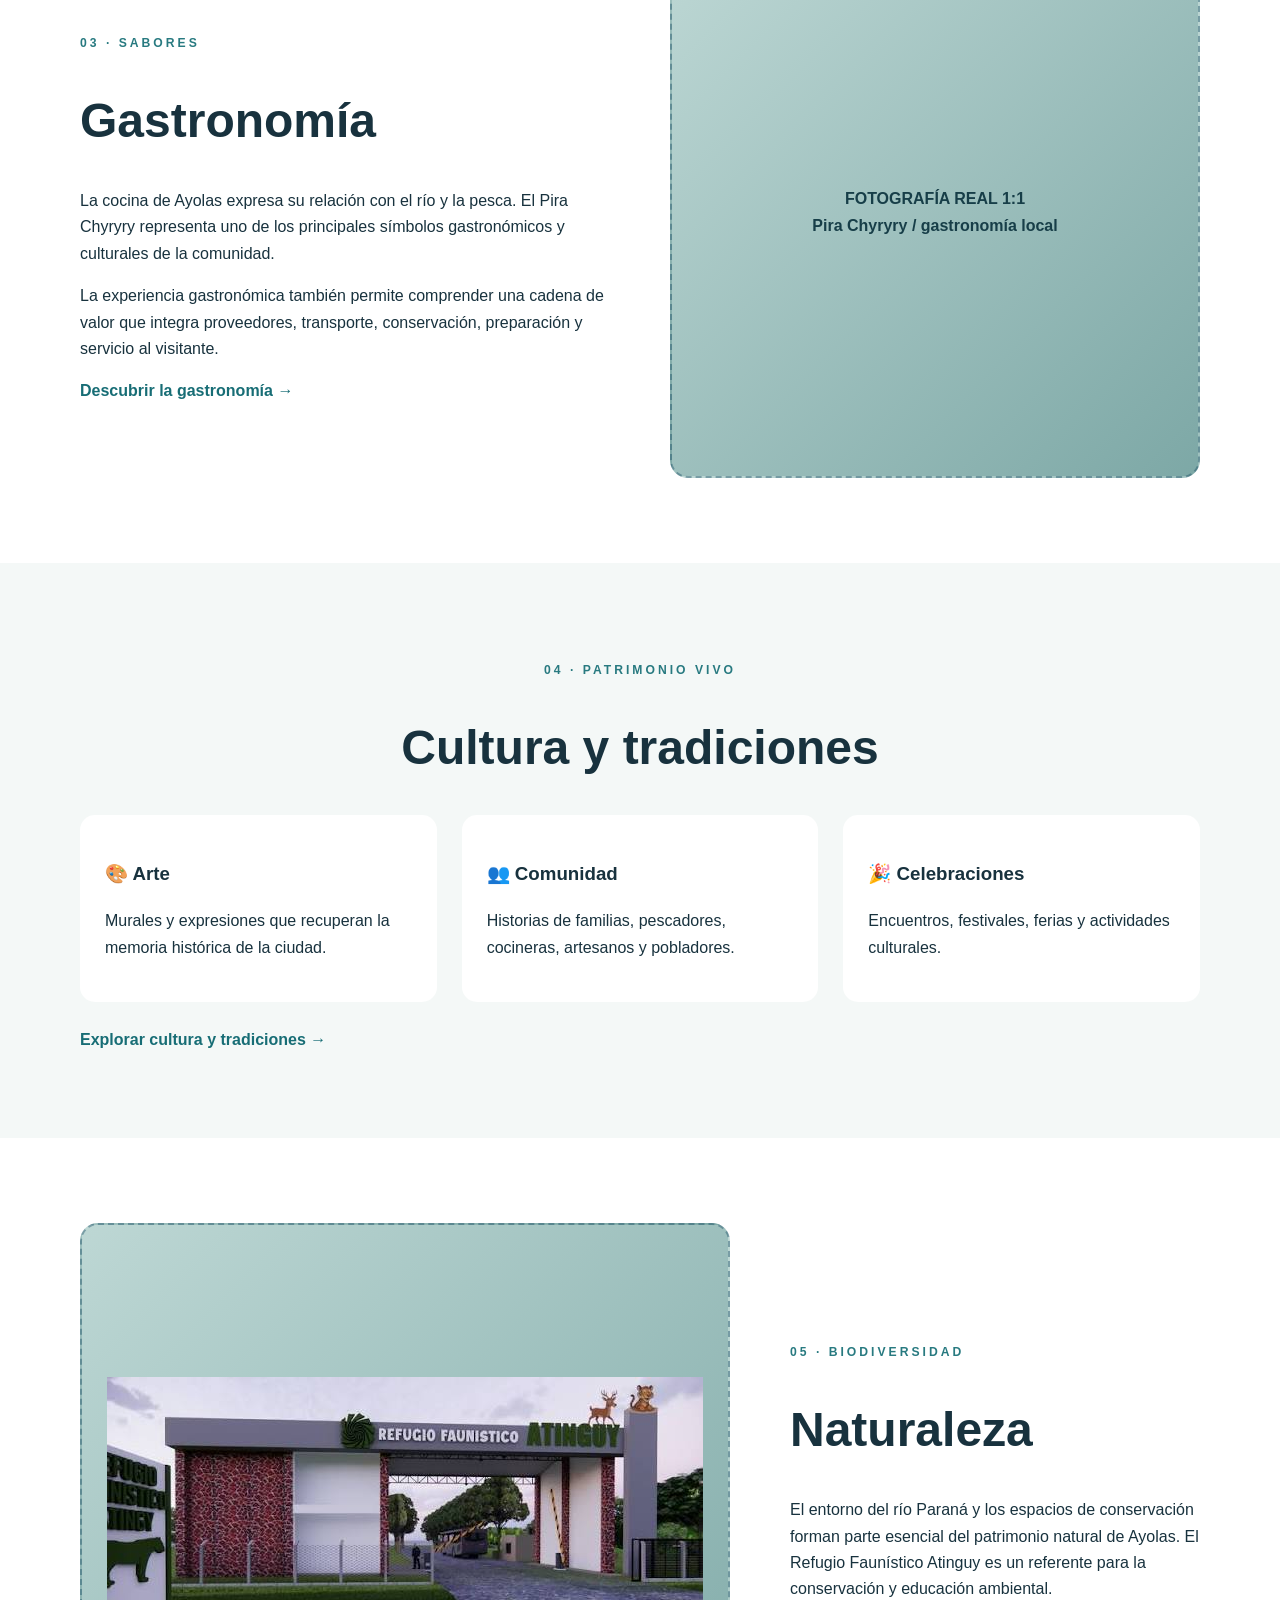
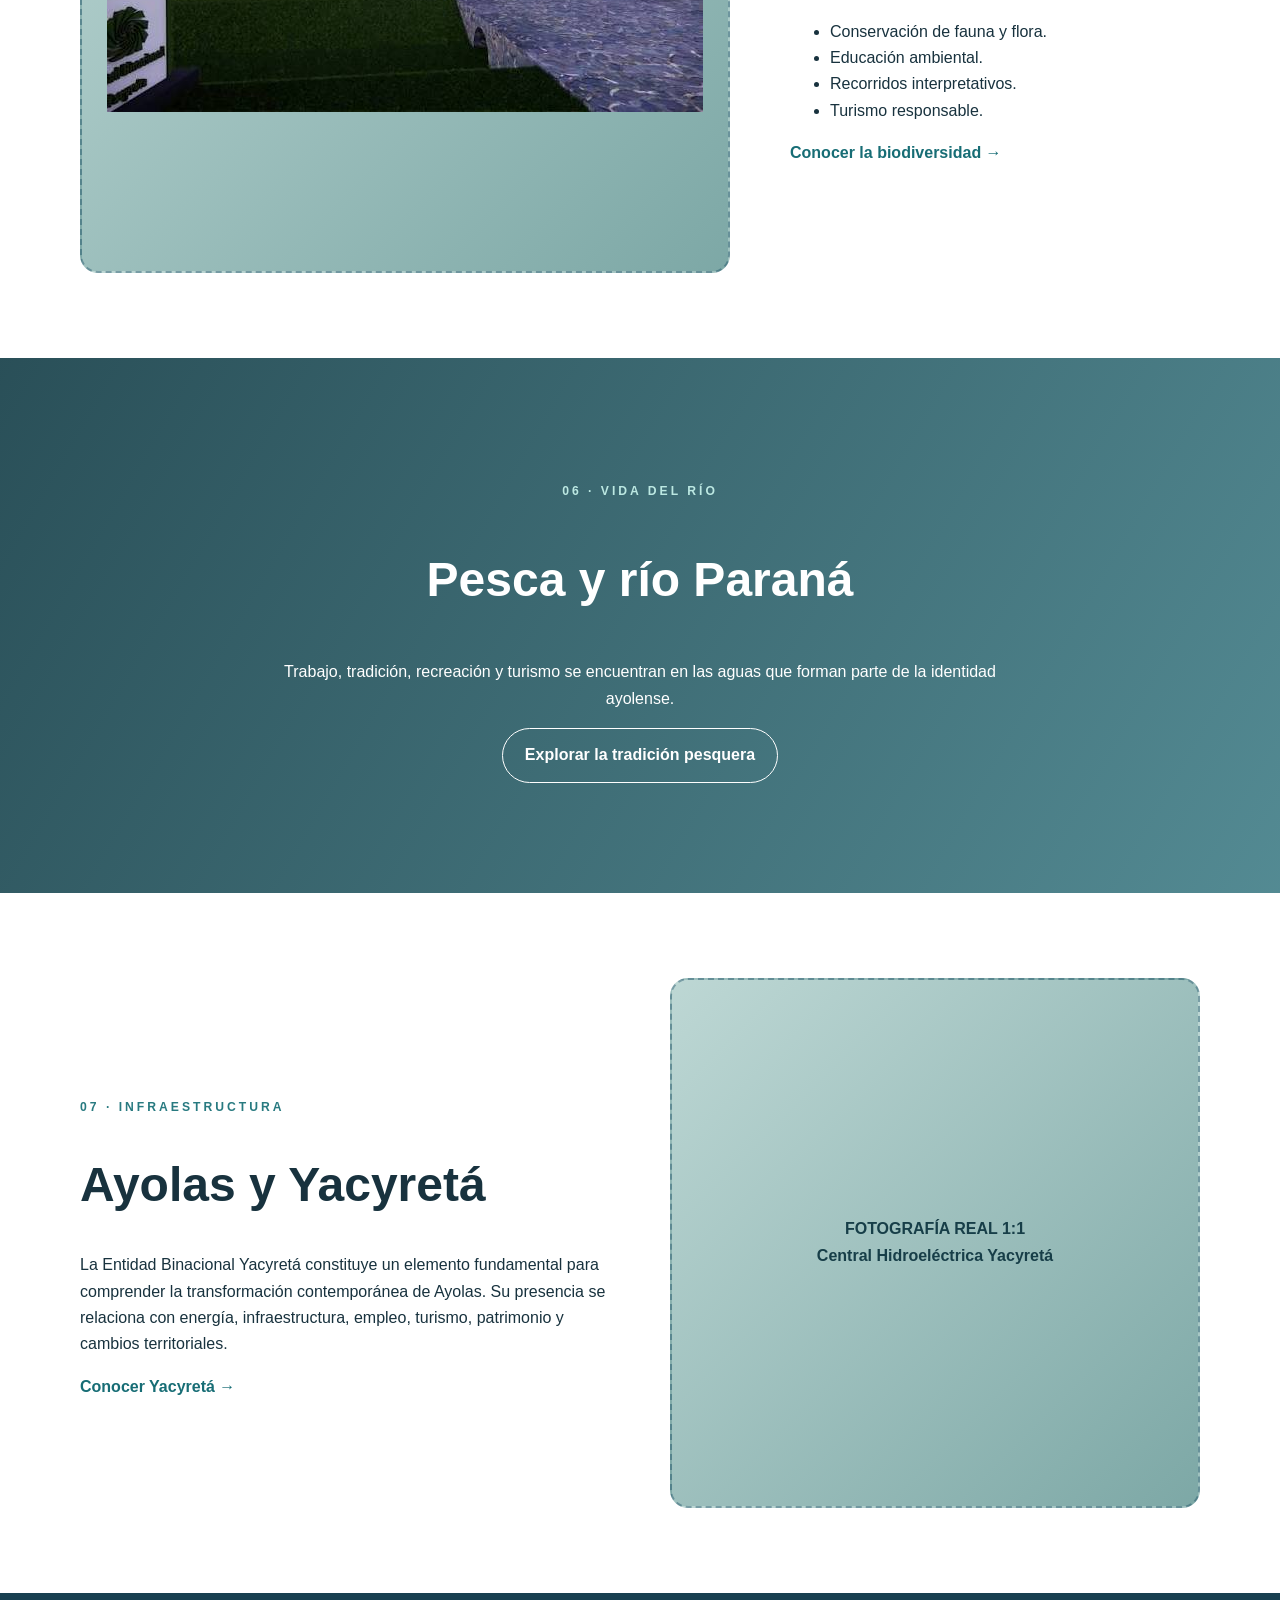
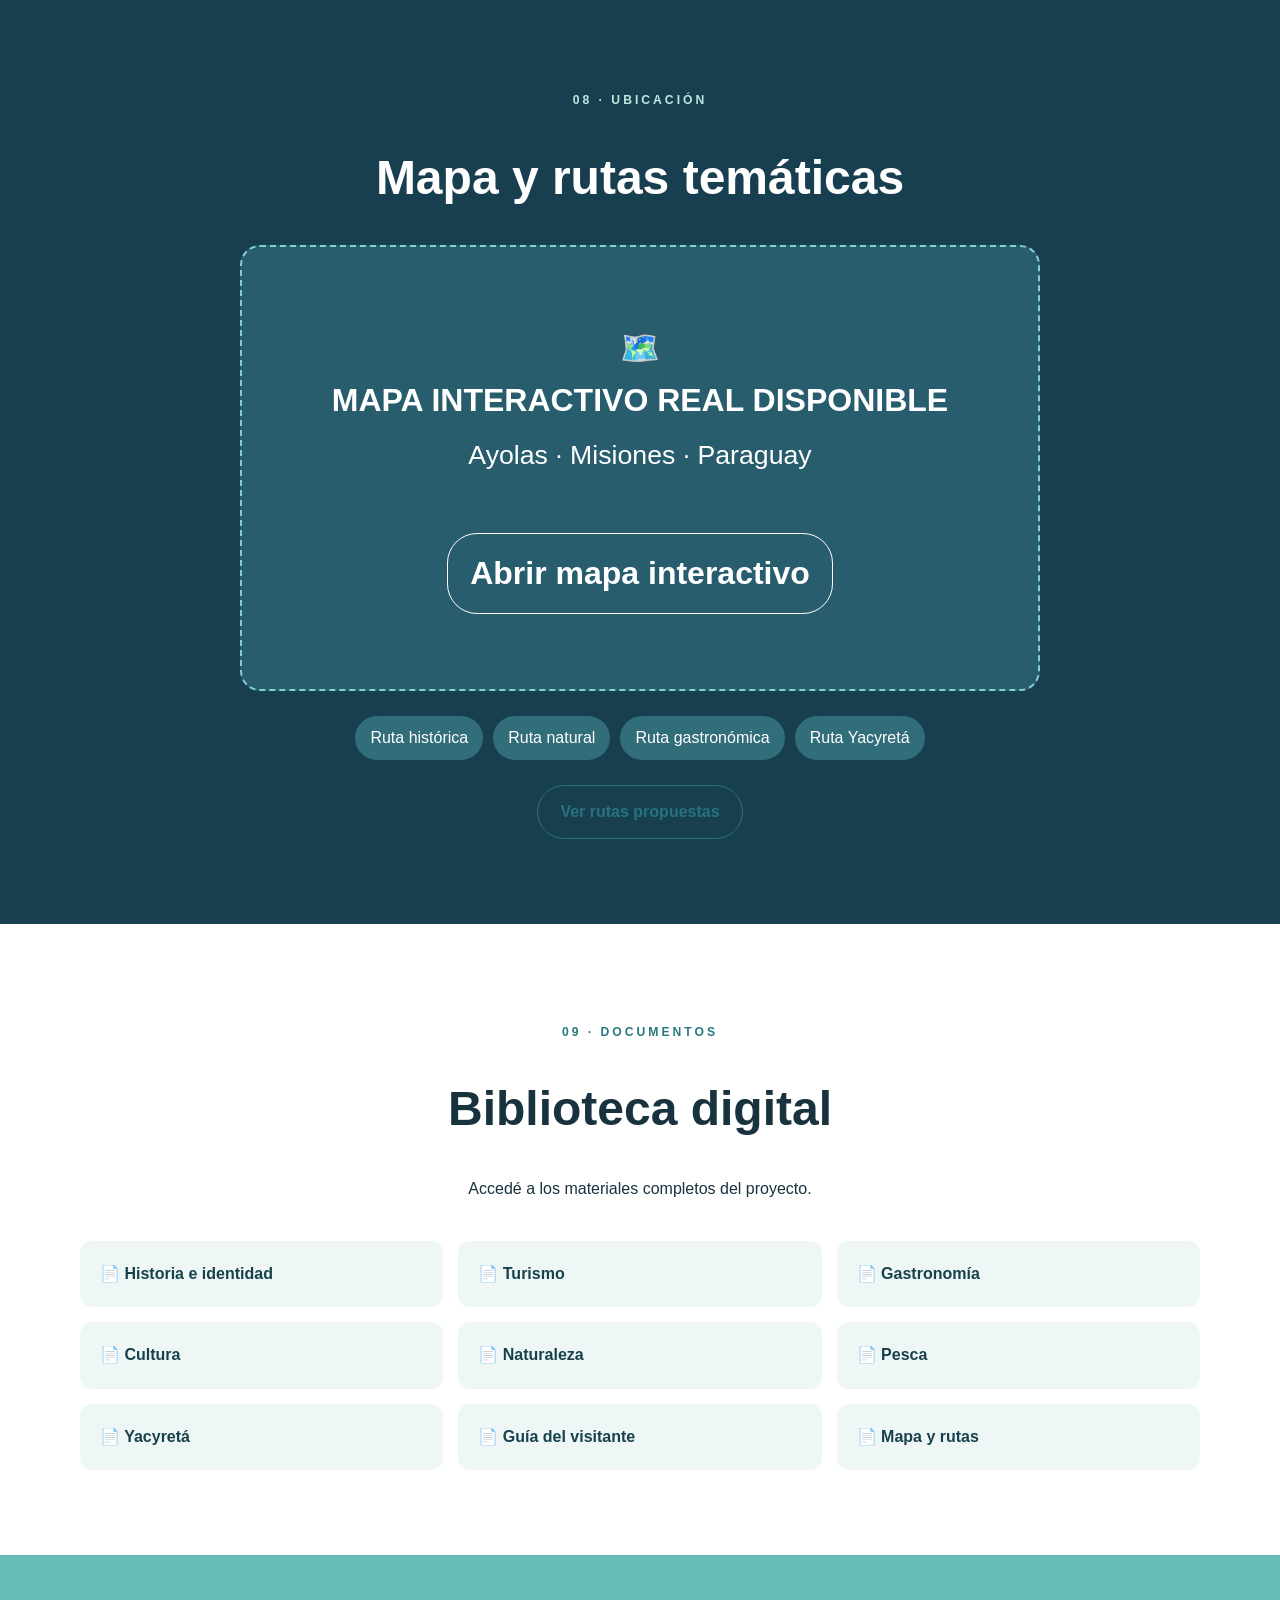
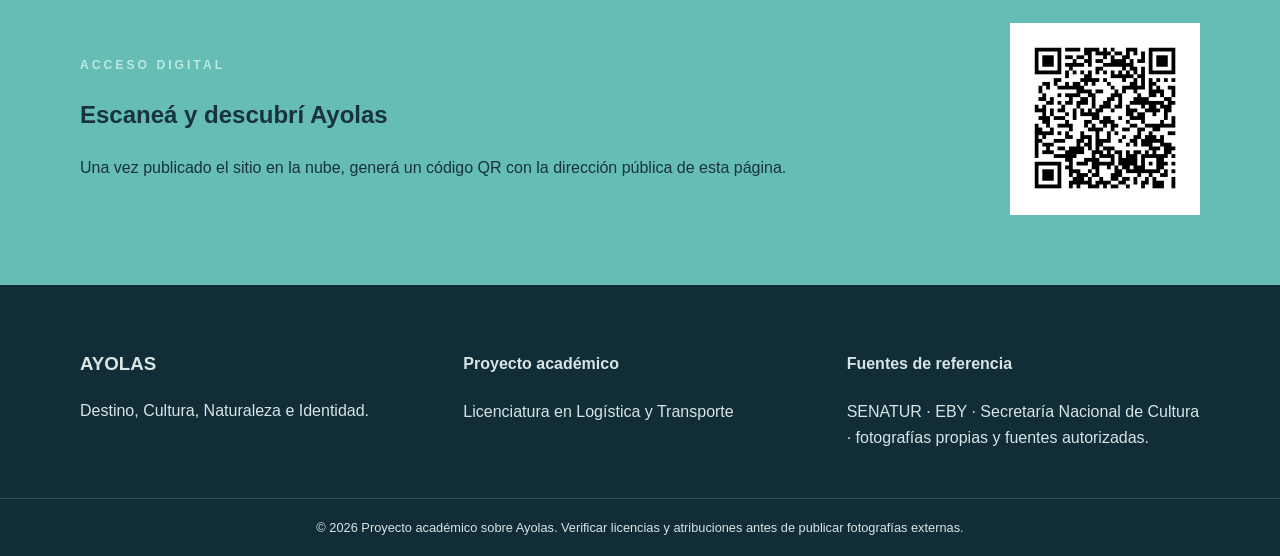
==== commit 343d1269: "Update index.html" ====
--- a/index.html
+++ b/index.html
@@ -102,7 +102,7 @@
 
 <section class="section container" id="naturaleza">
   <div class="split">
-    <div class="photo photo-nature"><span>FOTOGRAFÍA REAL 1:1<br>Refugio Faunístico Atinguy</span></div>
+    <div class="photo photo-nature"><span><img src="../images/refugio.jpeg"></span></div>
     <div>
       <p class="eyebrow blue">05 · BIODIVERSIDAD</p><h2>Naturaleza</h2>
       <p>El entorno del río Paraná y los espacios de conservación forman parte esencial del patrimonio natural de Ayolas. El Refugio Faunístico Atinguy es un referente para la conservación y educación ambiental.</p>
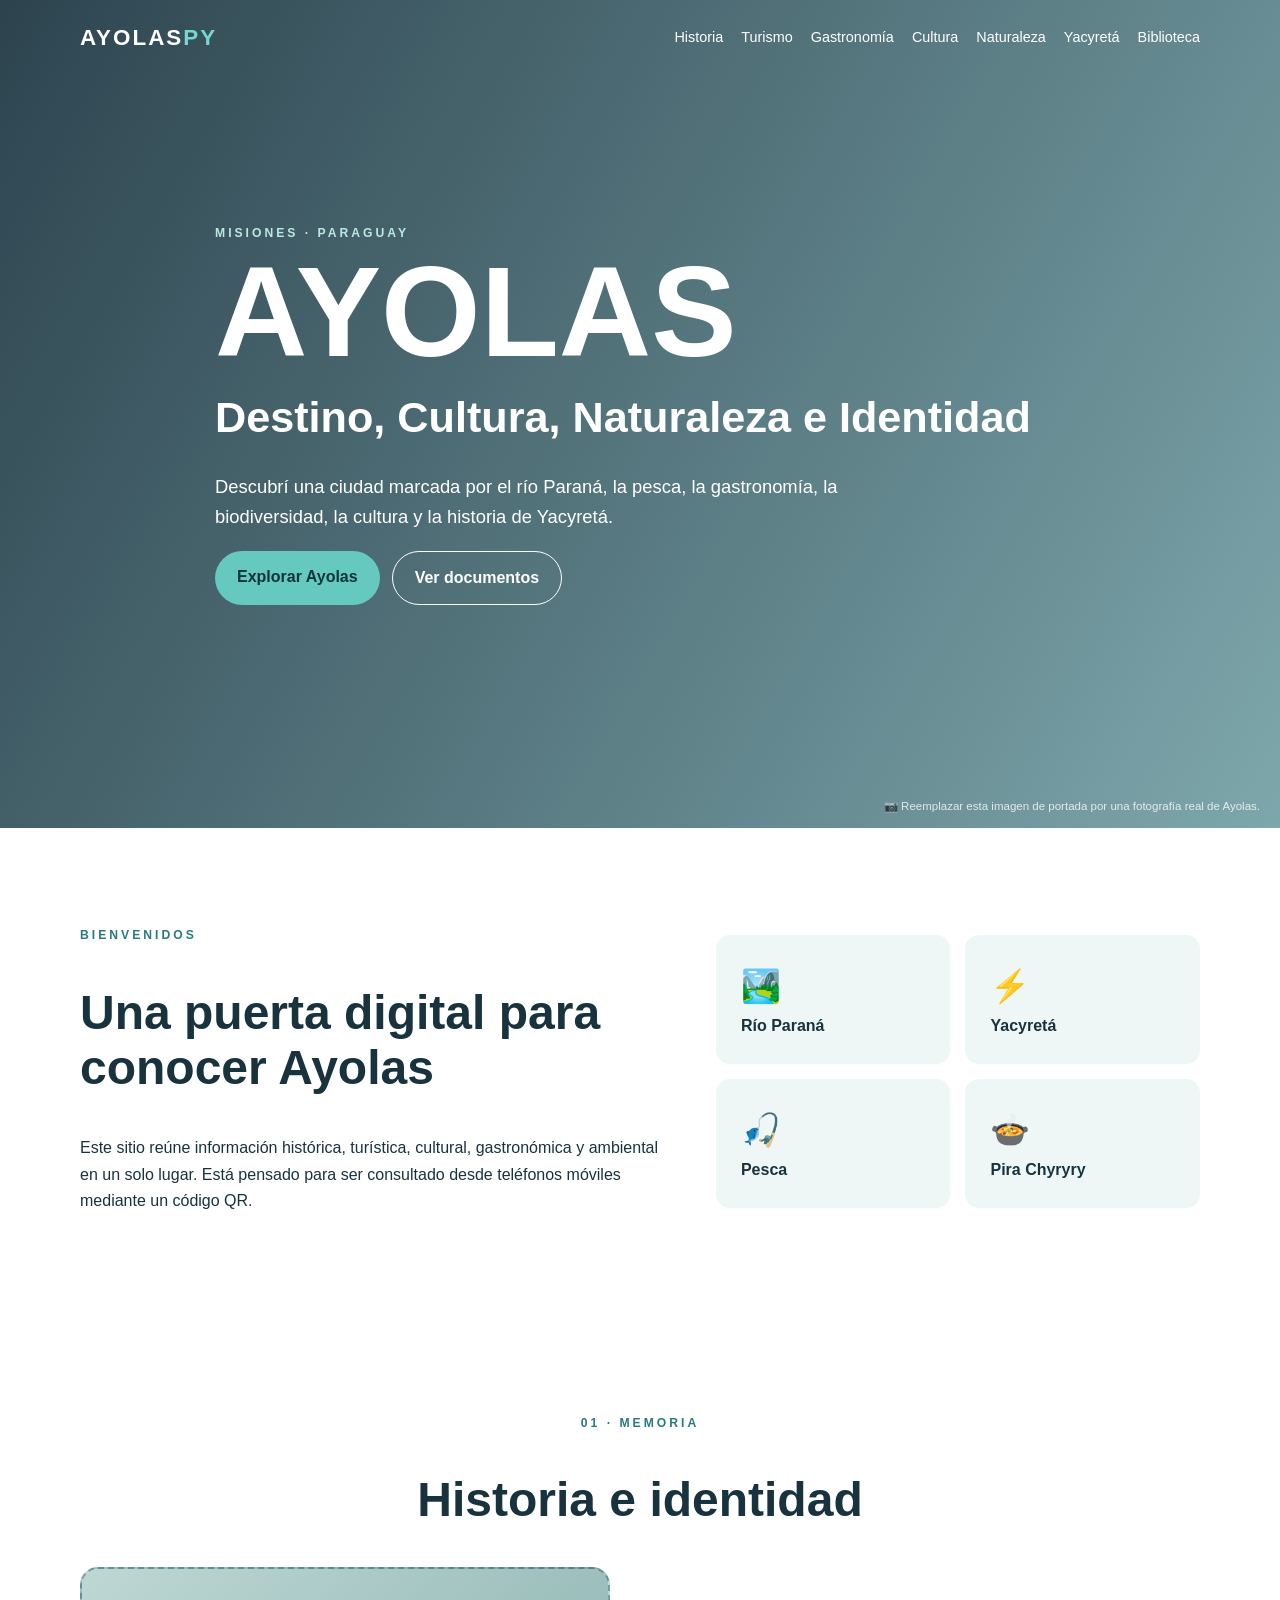
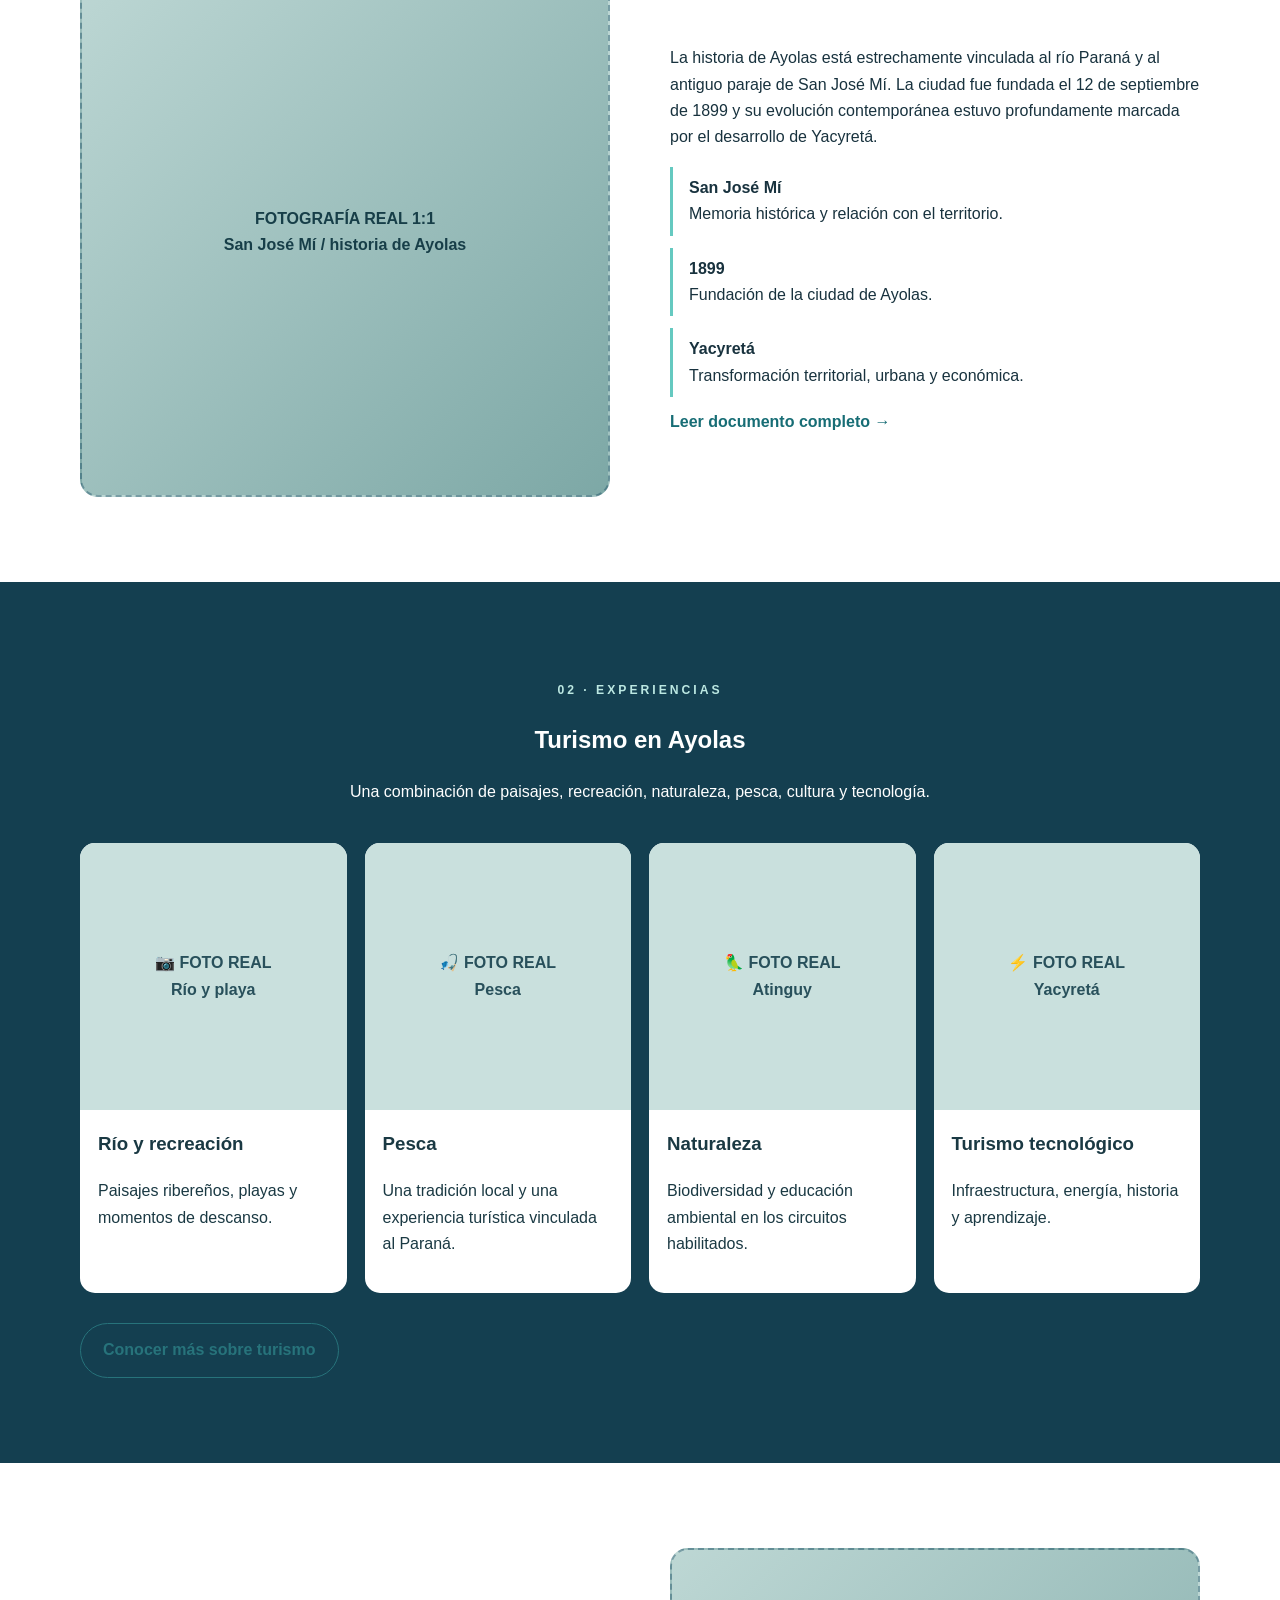
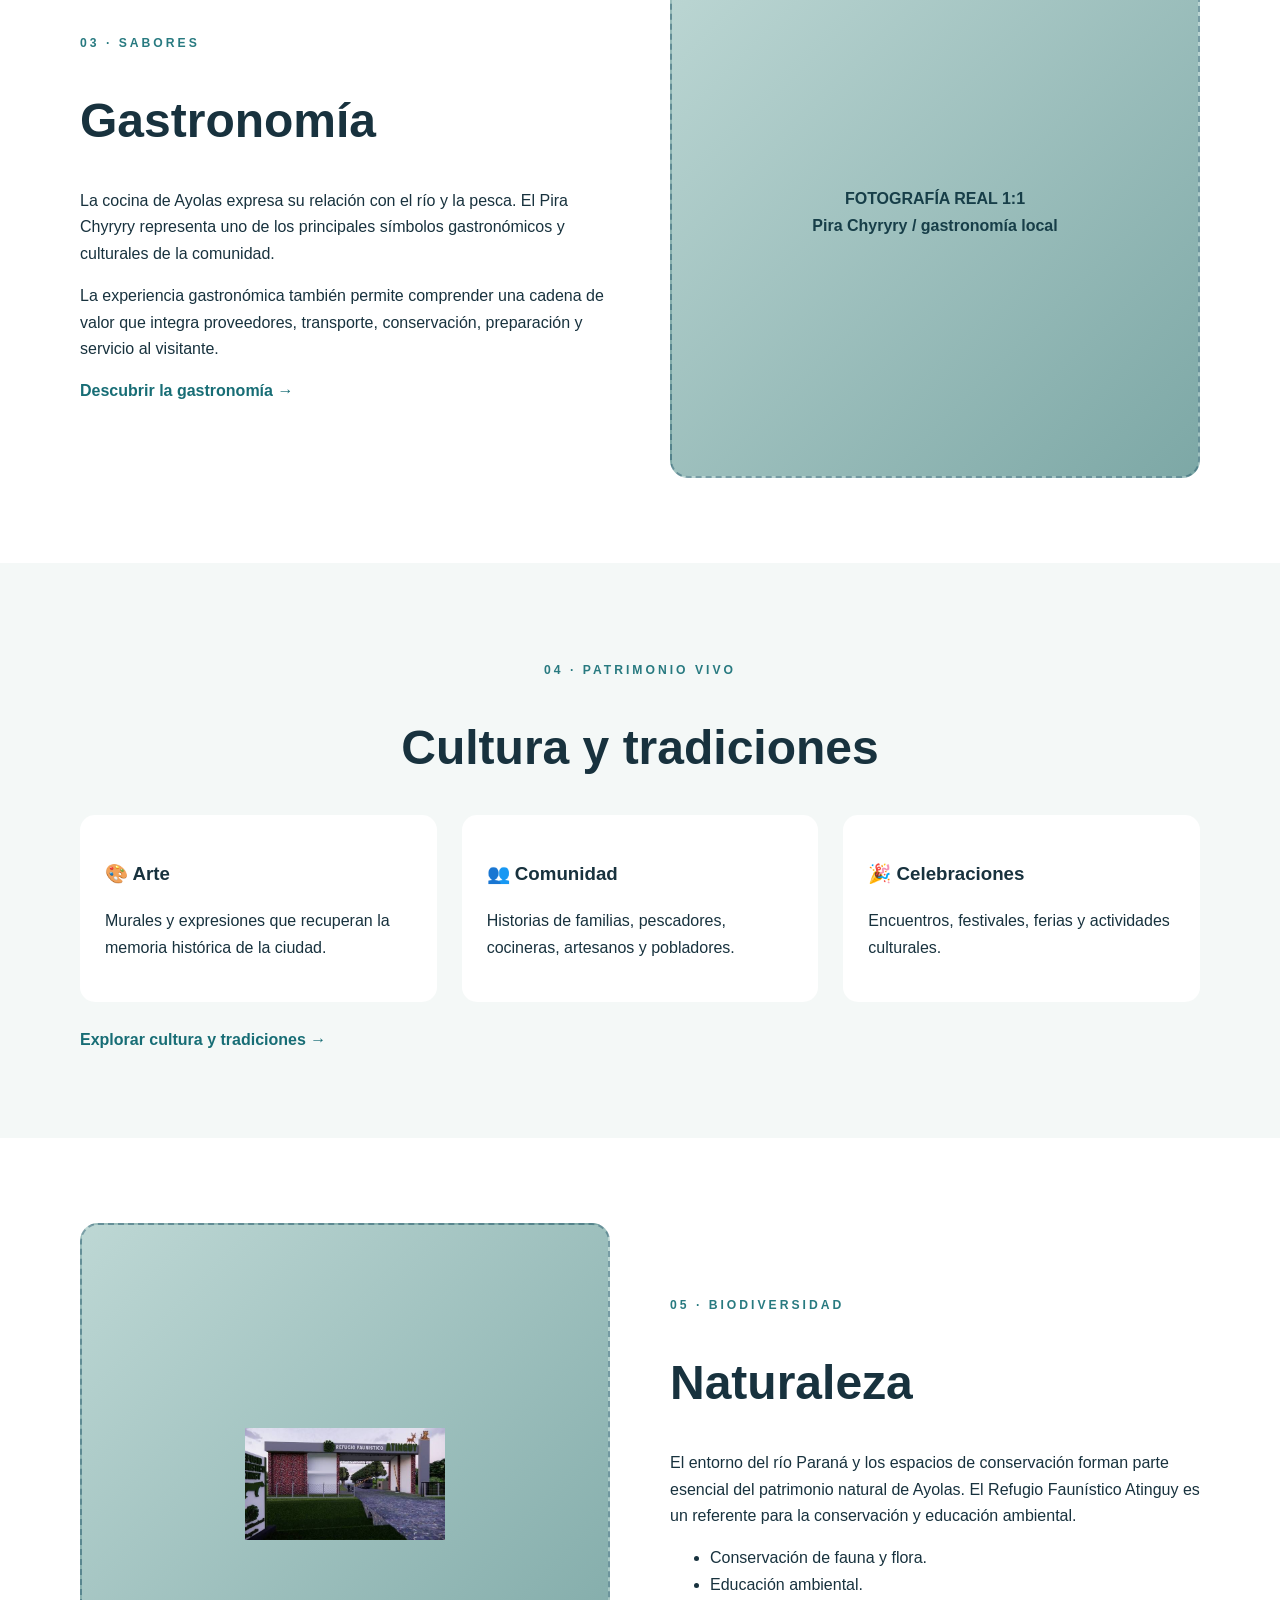
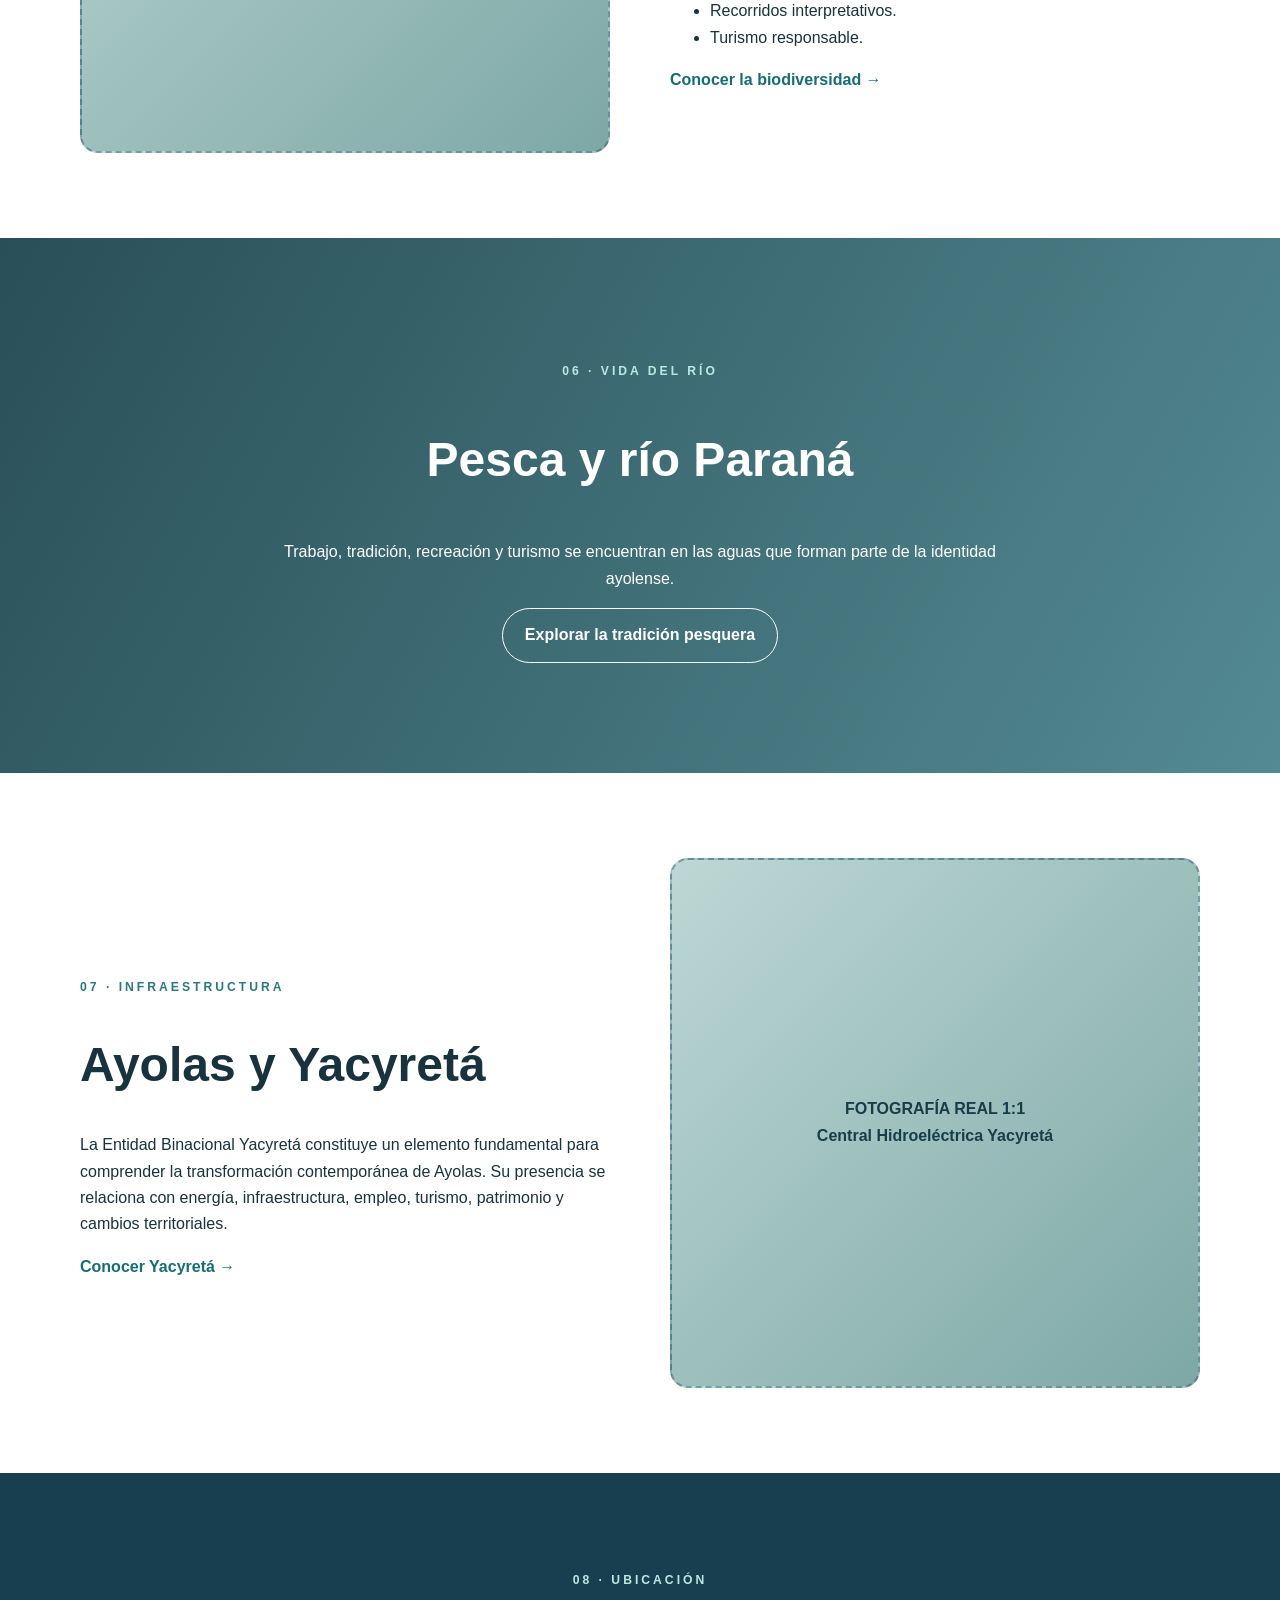
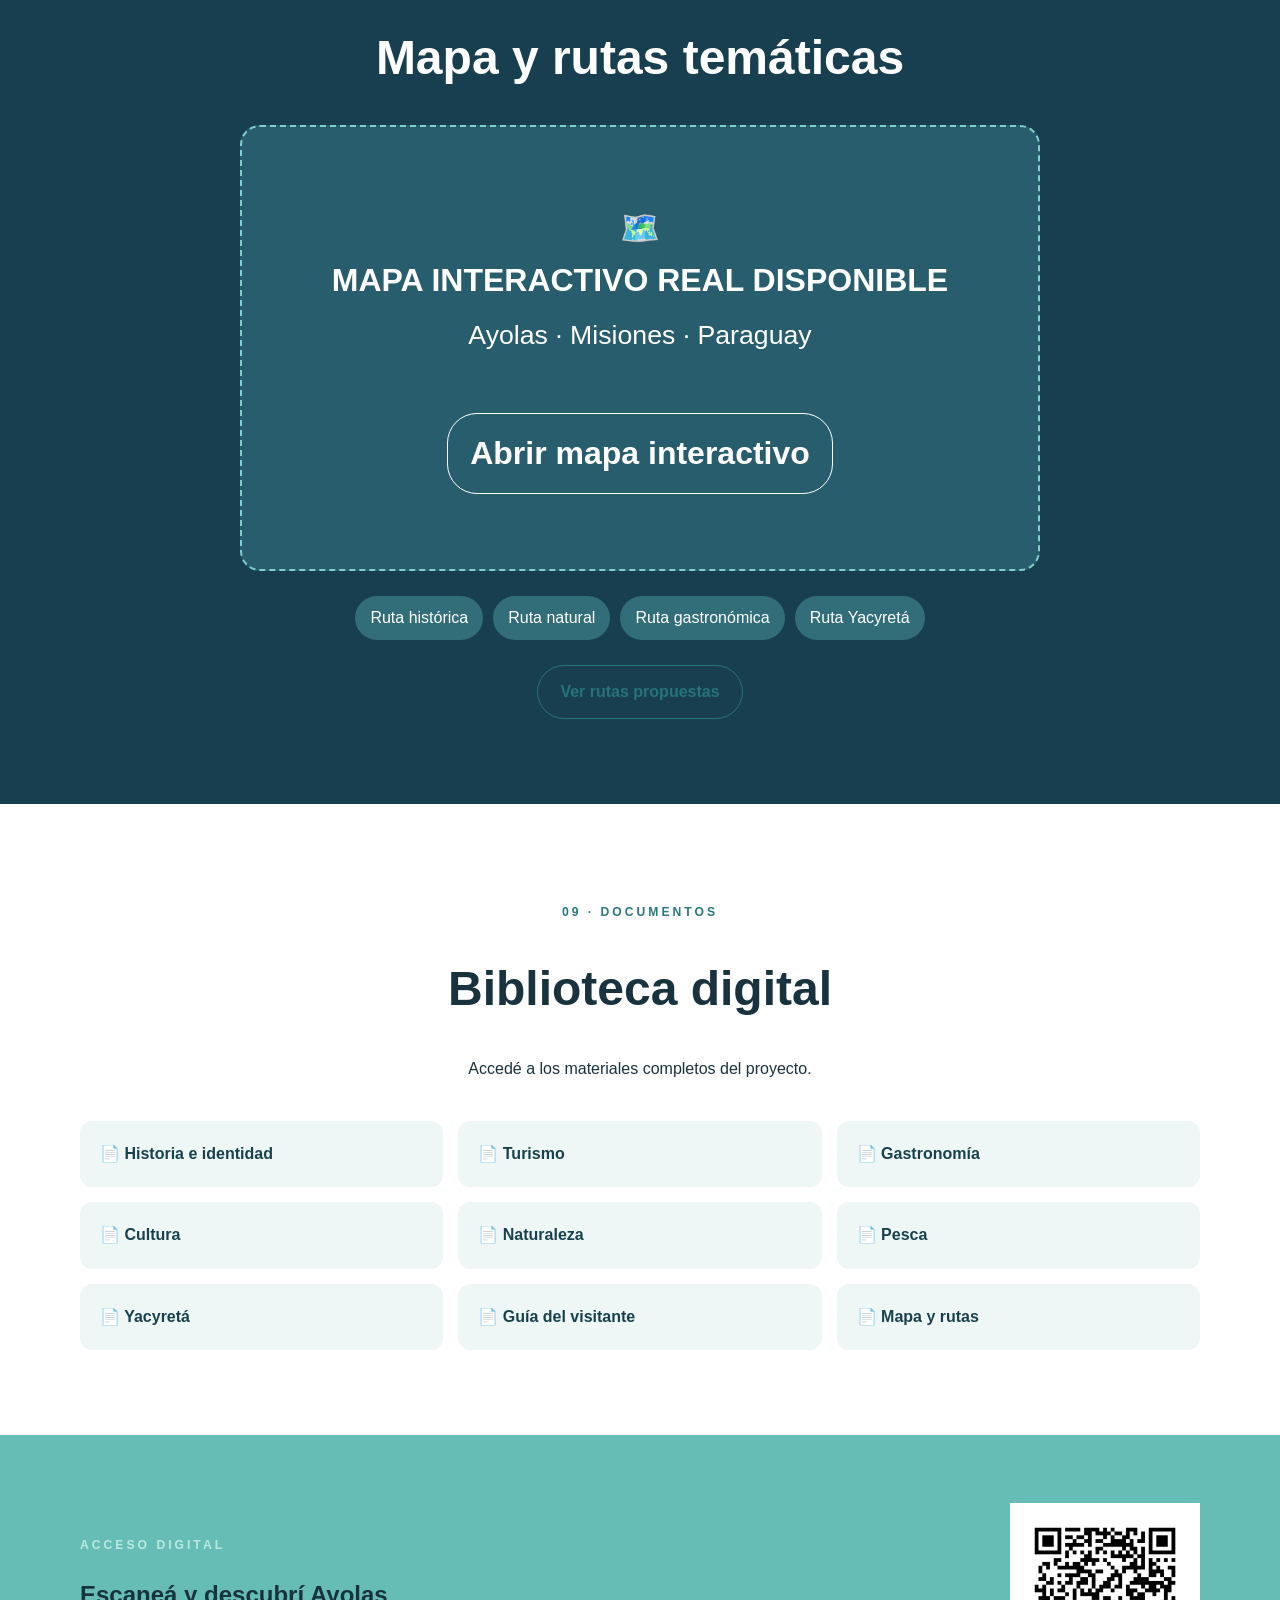
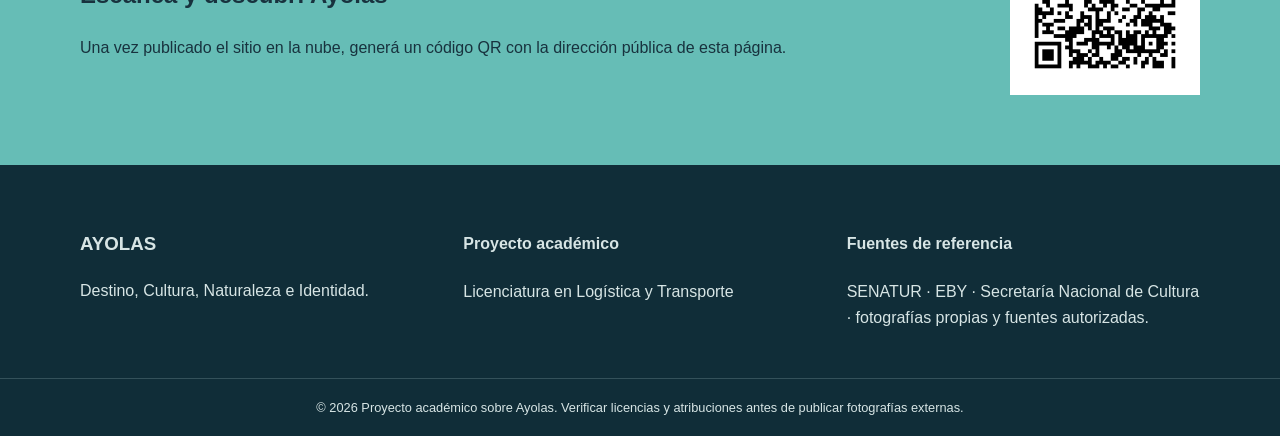
==== commit c6d75b8c: "Update index.html" ====
--- a/index.html
+++ b/index.html
@@ -102,7 +102,7 @@
 
 <section class="section container" id="naturaleza">
   <div class="split">
-    <div class="photo photo-nature"><span><img src="../images/refugio.jpeg"></span></div>
+    <div class="photo photo-nature"><span><img src="../images/refugio.jpeg" heigth="200px" width="200px"></span></div>
     <div>
       <p class="eyebrow blue">05 · BIODIVERSIDAD</p><h2>Naturaleza</h2>
       <p>El entorno del río Paraná y los espacios de conservación forman parte esencial del patrimonio natural de Ayolas. El Refugio Faunístico Atinguy es un referente para la conservación y educación ambiental.</p>
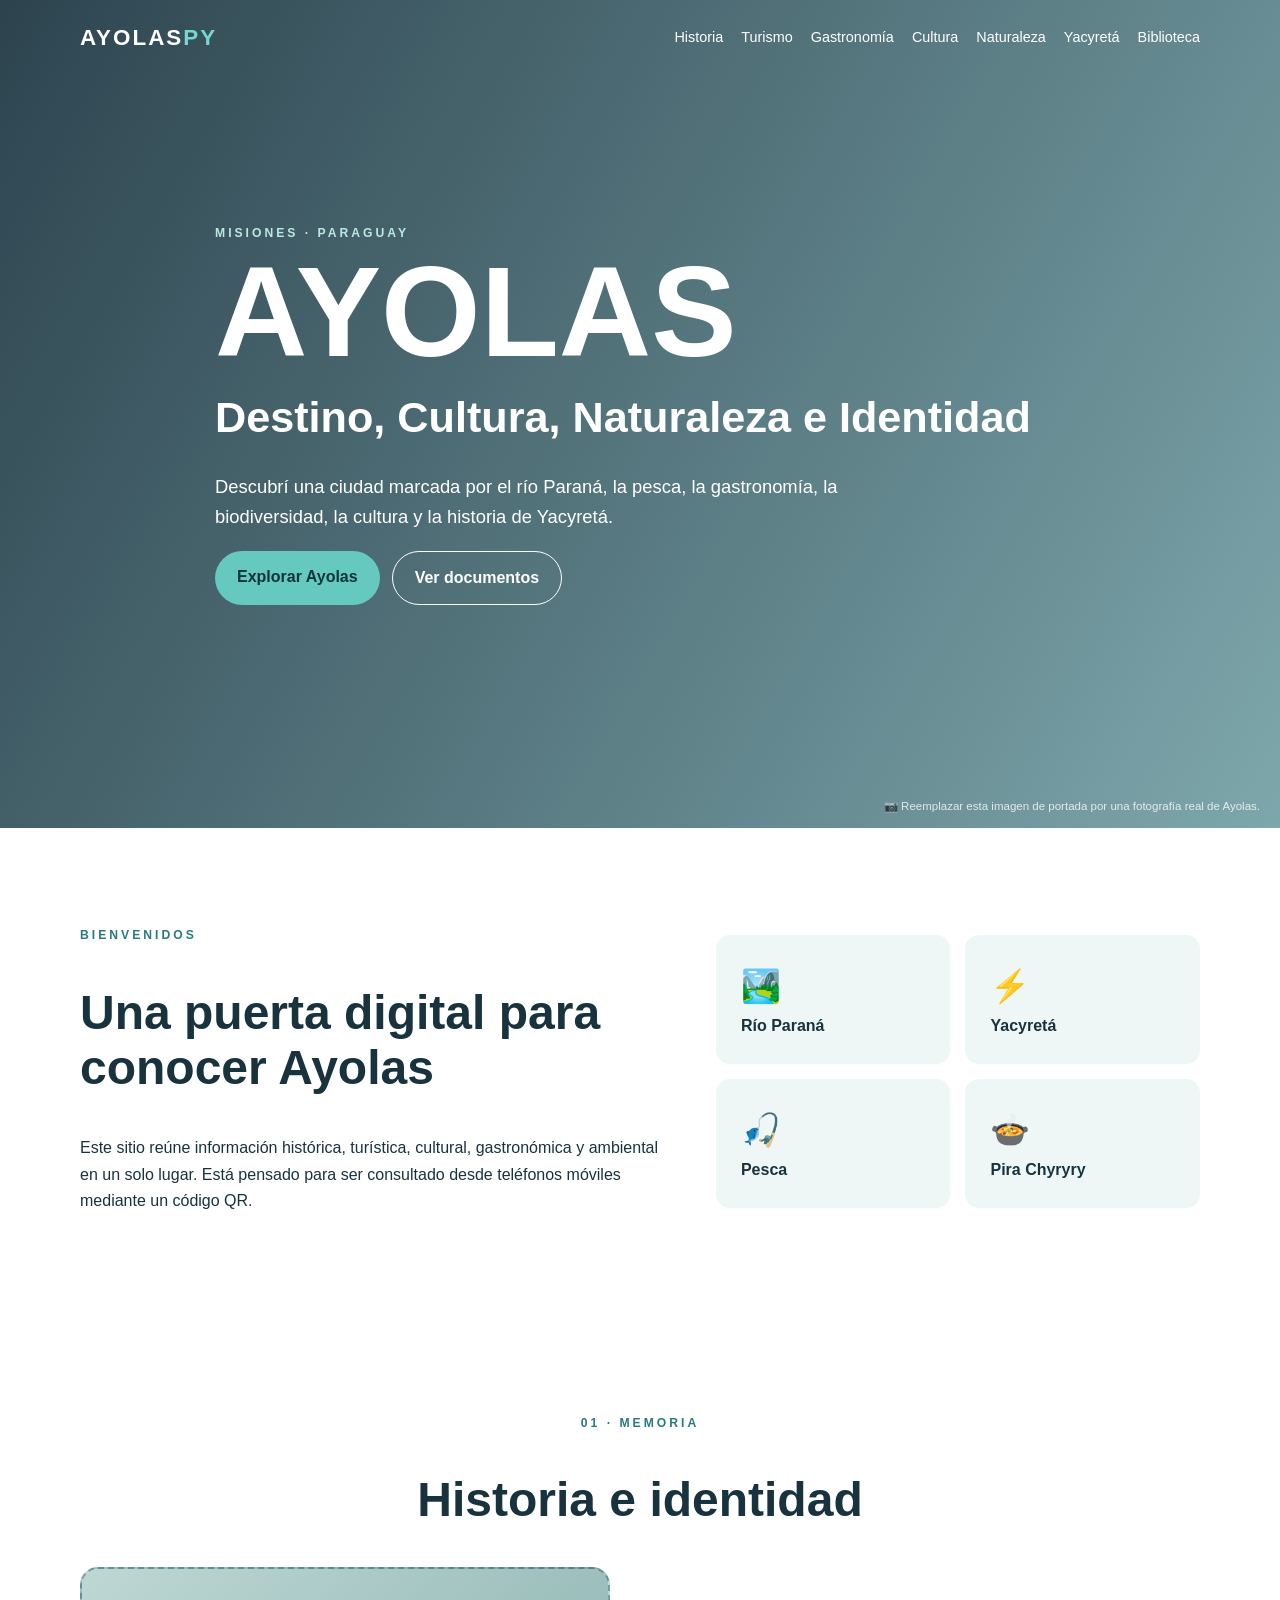
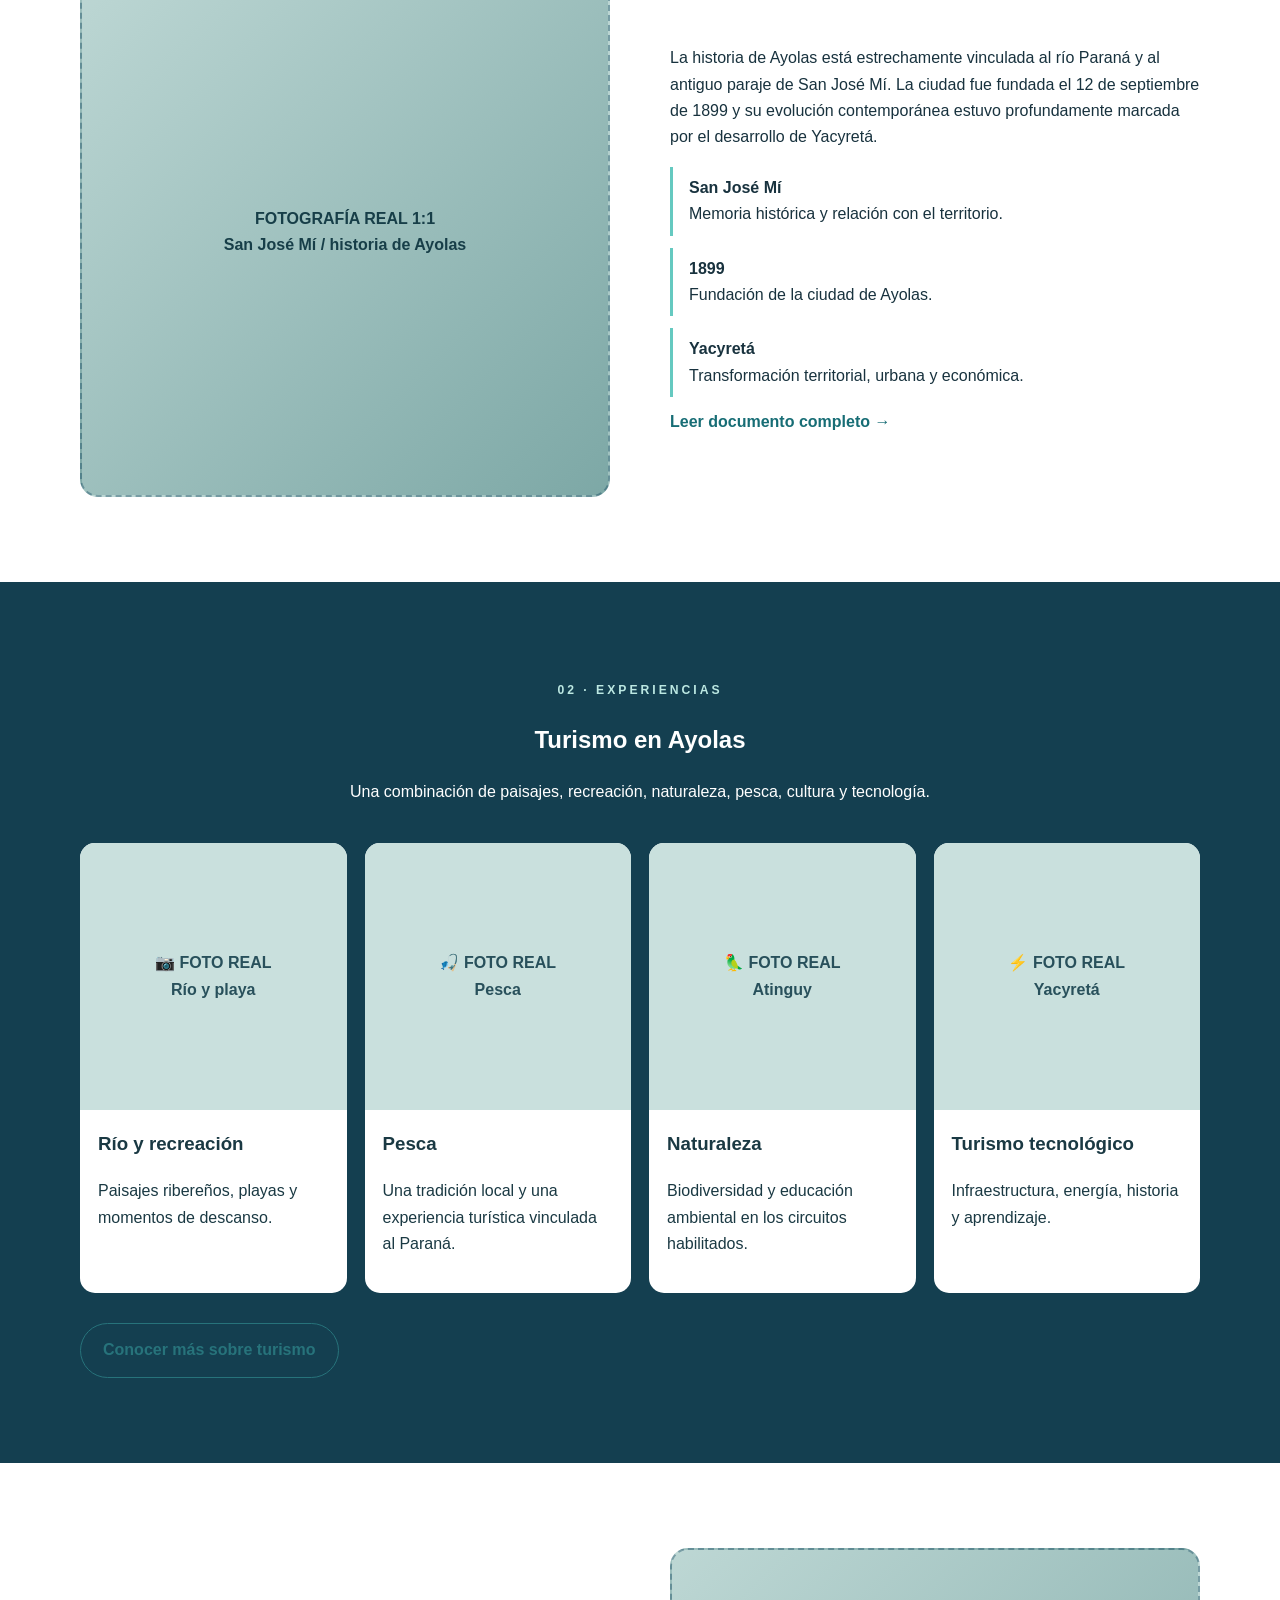
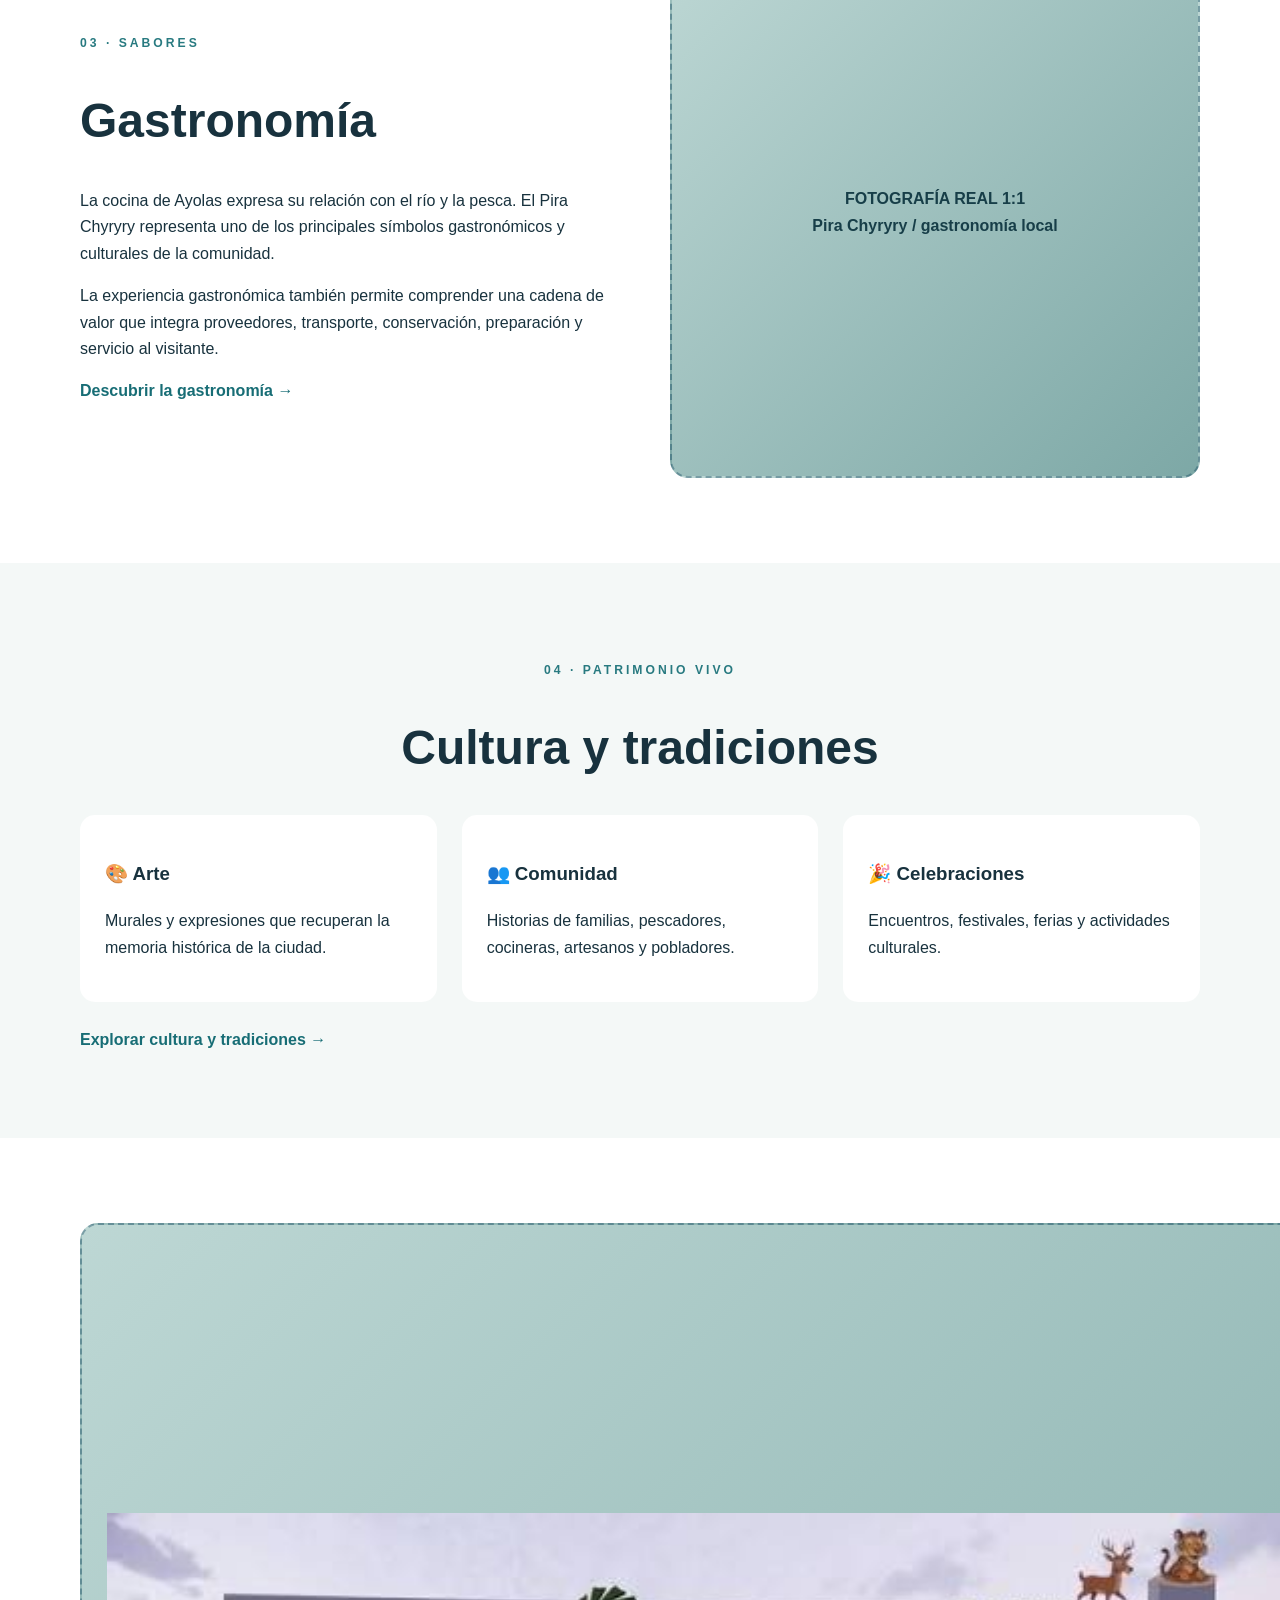
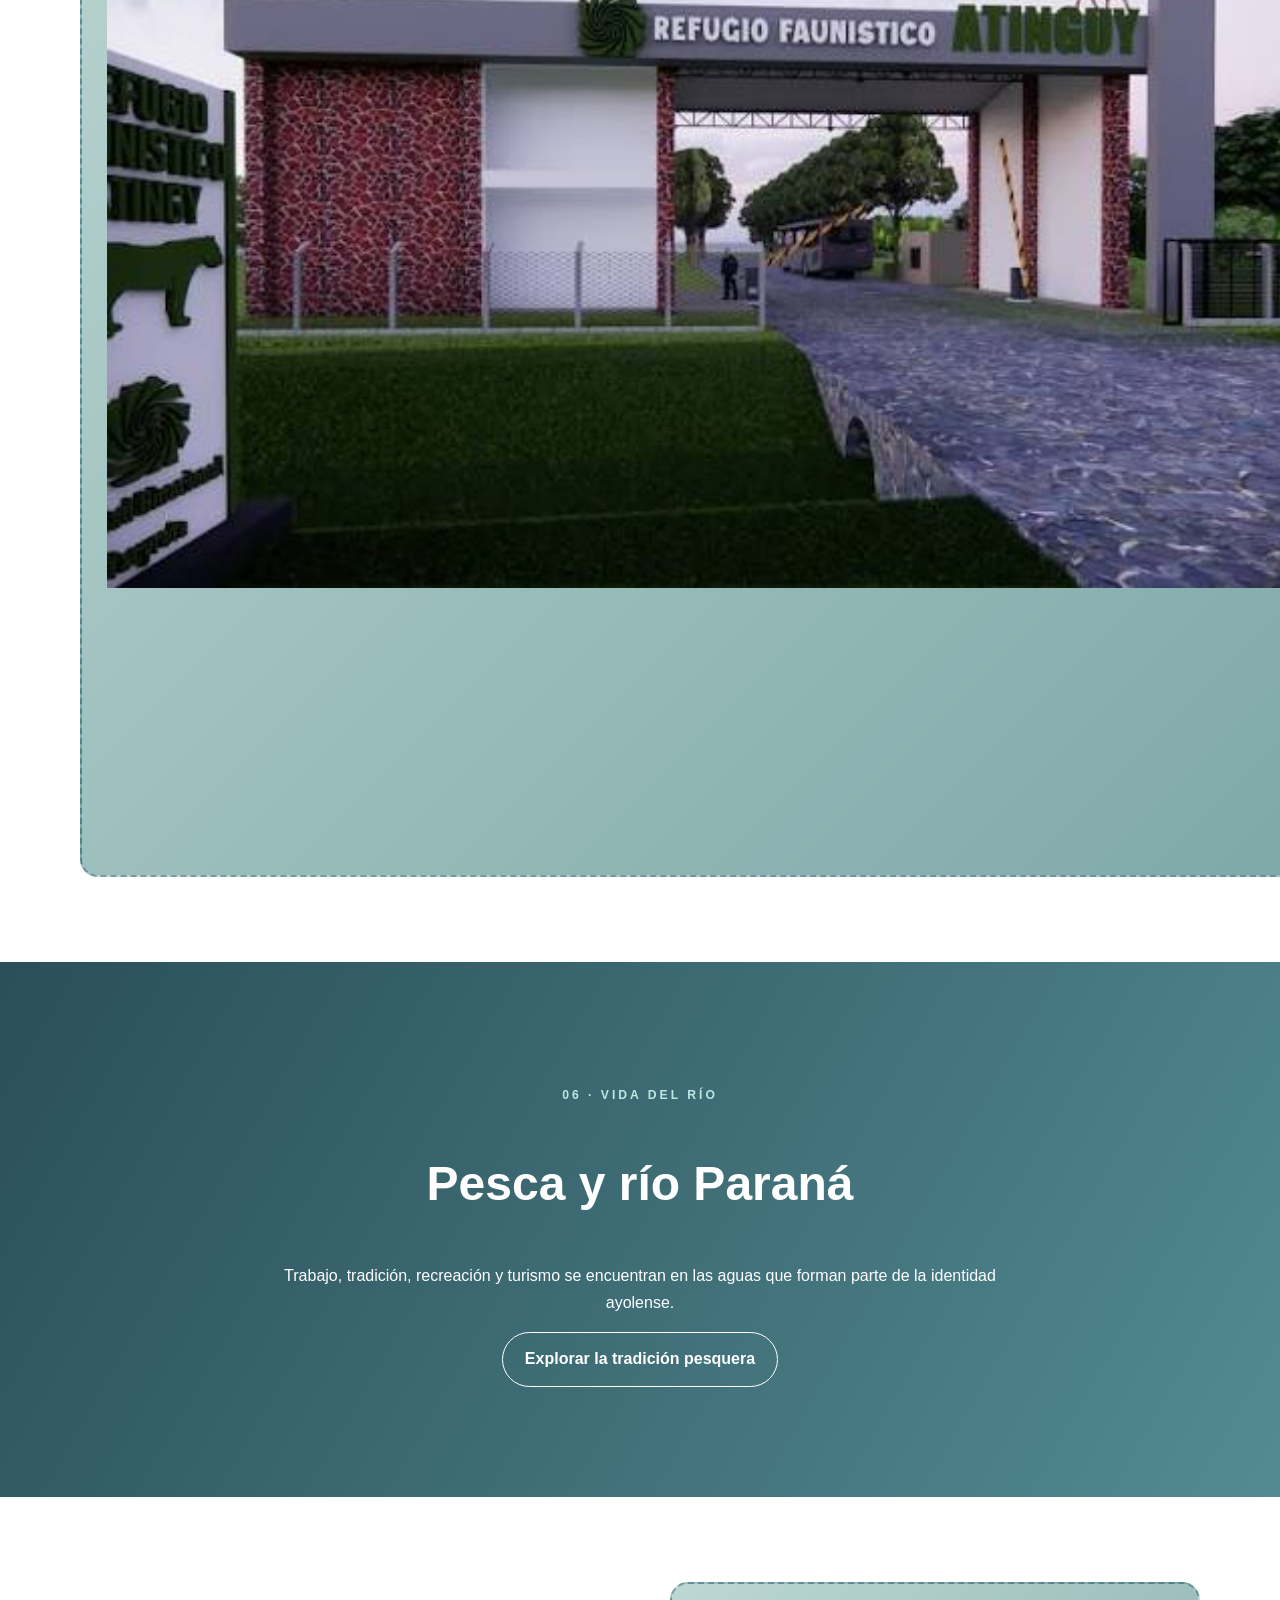
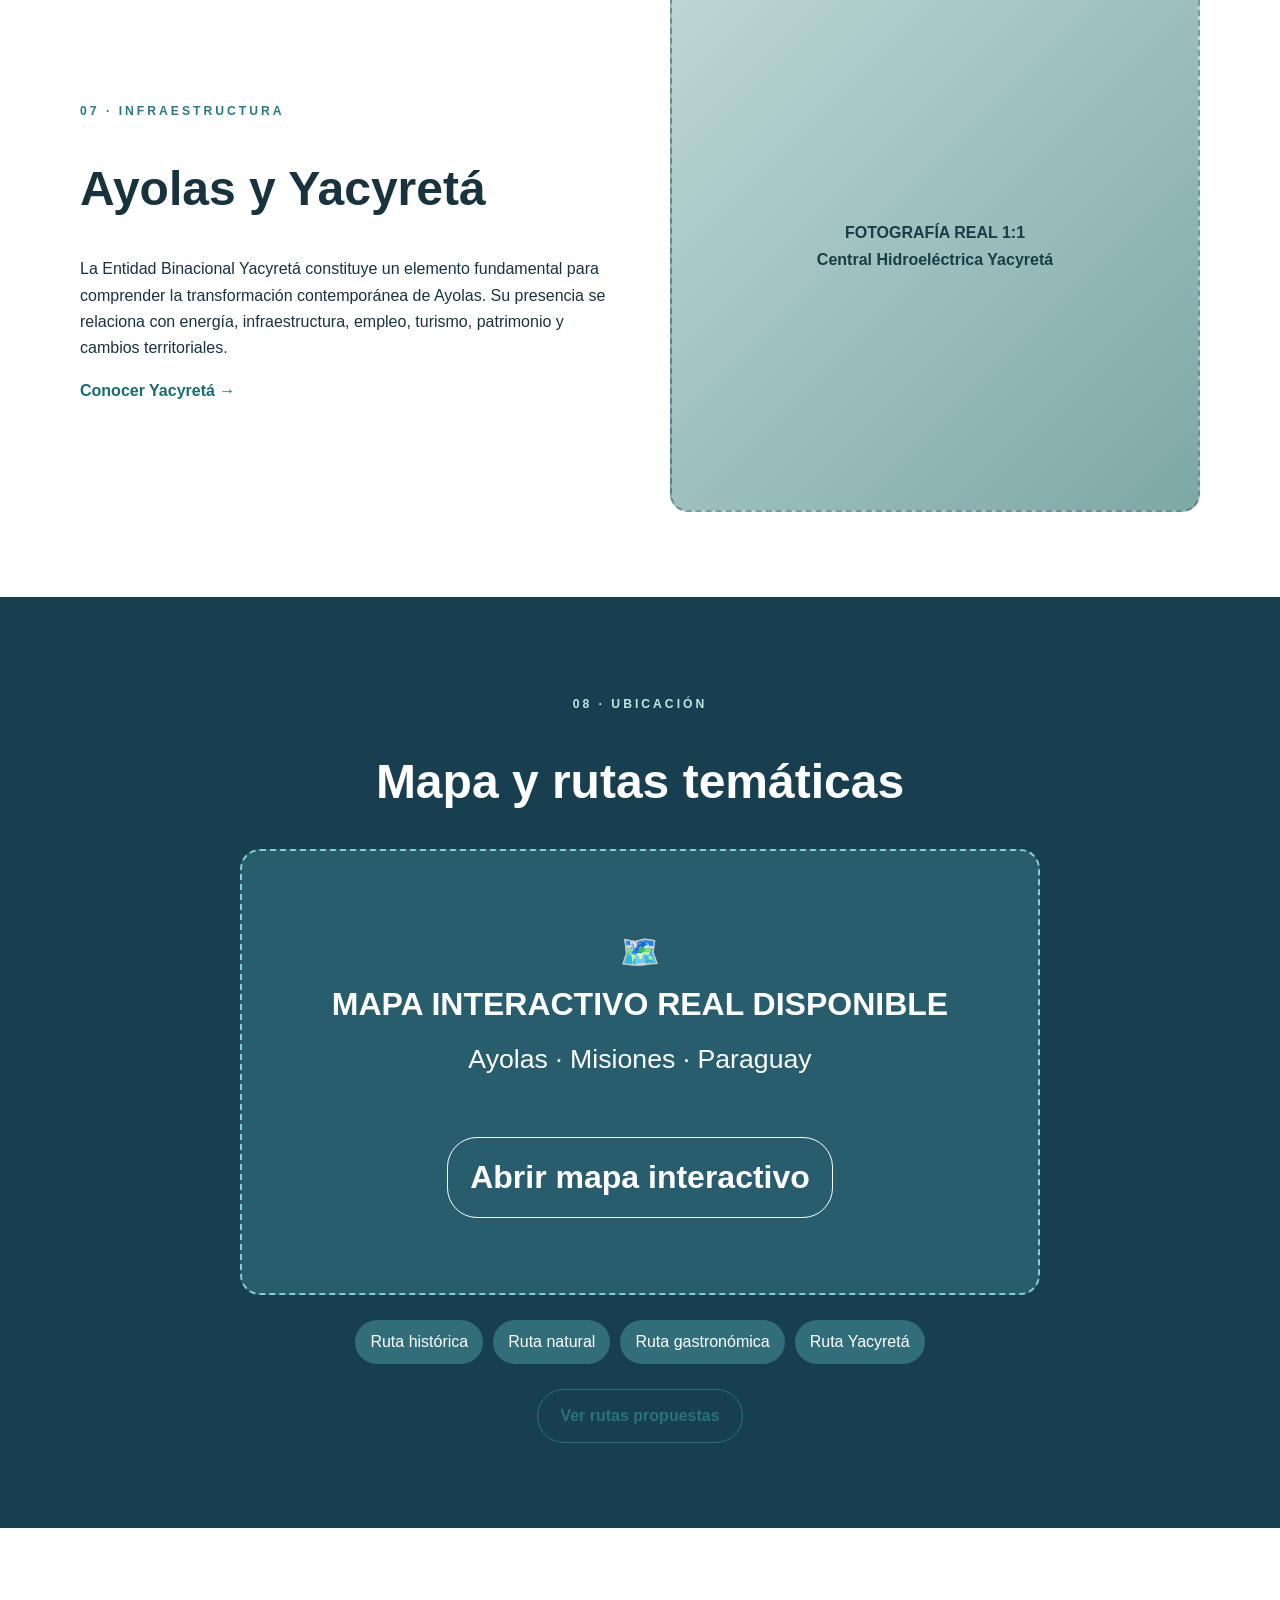
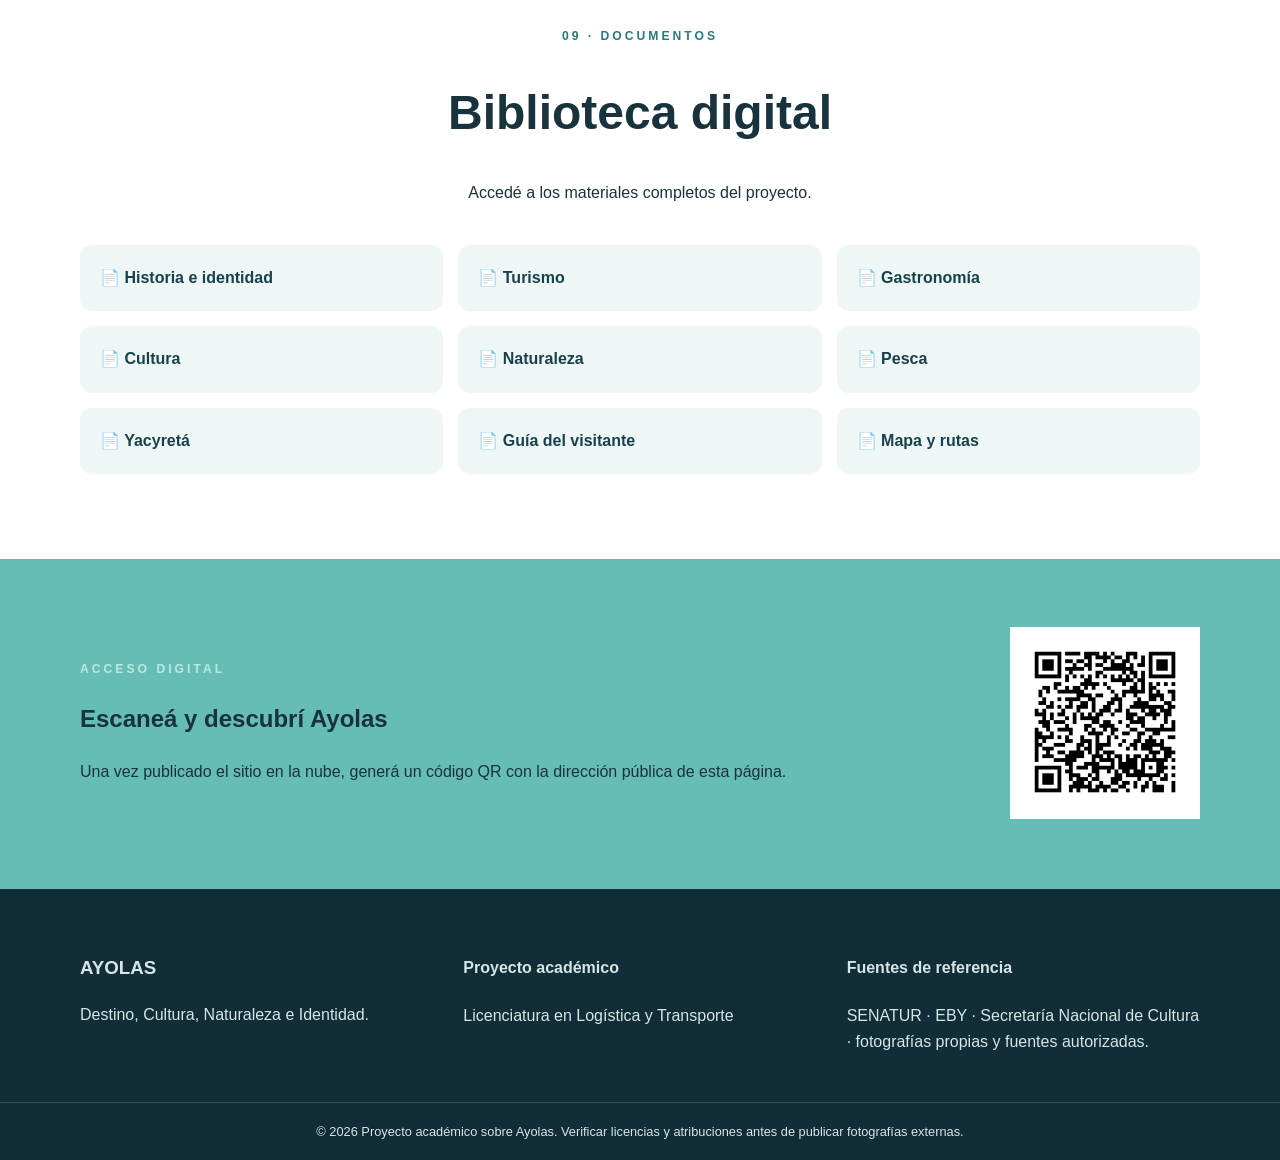
==== commit 842b21a4: "Update index.html" ====
--- a/index.html
+++ b/index.html
@@ -102,7 +102,7 @@
 
 <section class="section container" id="naturaleza">
   <div class="split">
-    <div class="photo photo-nature"><span><img src="../images/refugio.jpeg" heigth="200px" width="200px"></span></div>
+    <div class="photo photo-nature"><img src="../images/refugio.jpeg" heigth="1200px" width="1200px"></div>
     <div>
       <p class="eyebrow blue">05 · BIODIVERSIDAD</p><h2>Naturaleza</h2>
       <p>El entorno del río Paraná y los espacios de conservación forman parte esencial del patrimonio natural de Ayolas. El Refugio Faunístico Atinguy es un referente para la conservación y educación ambiental.</p>
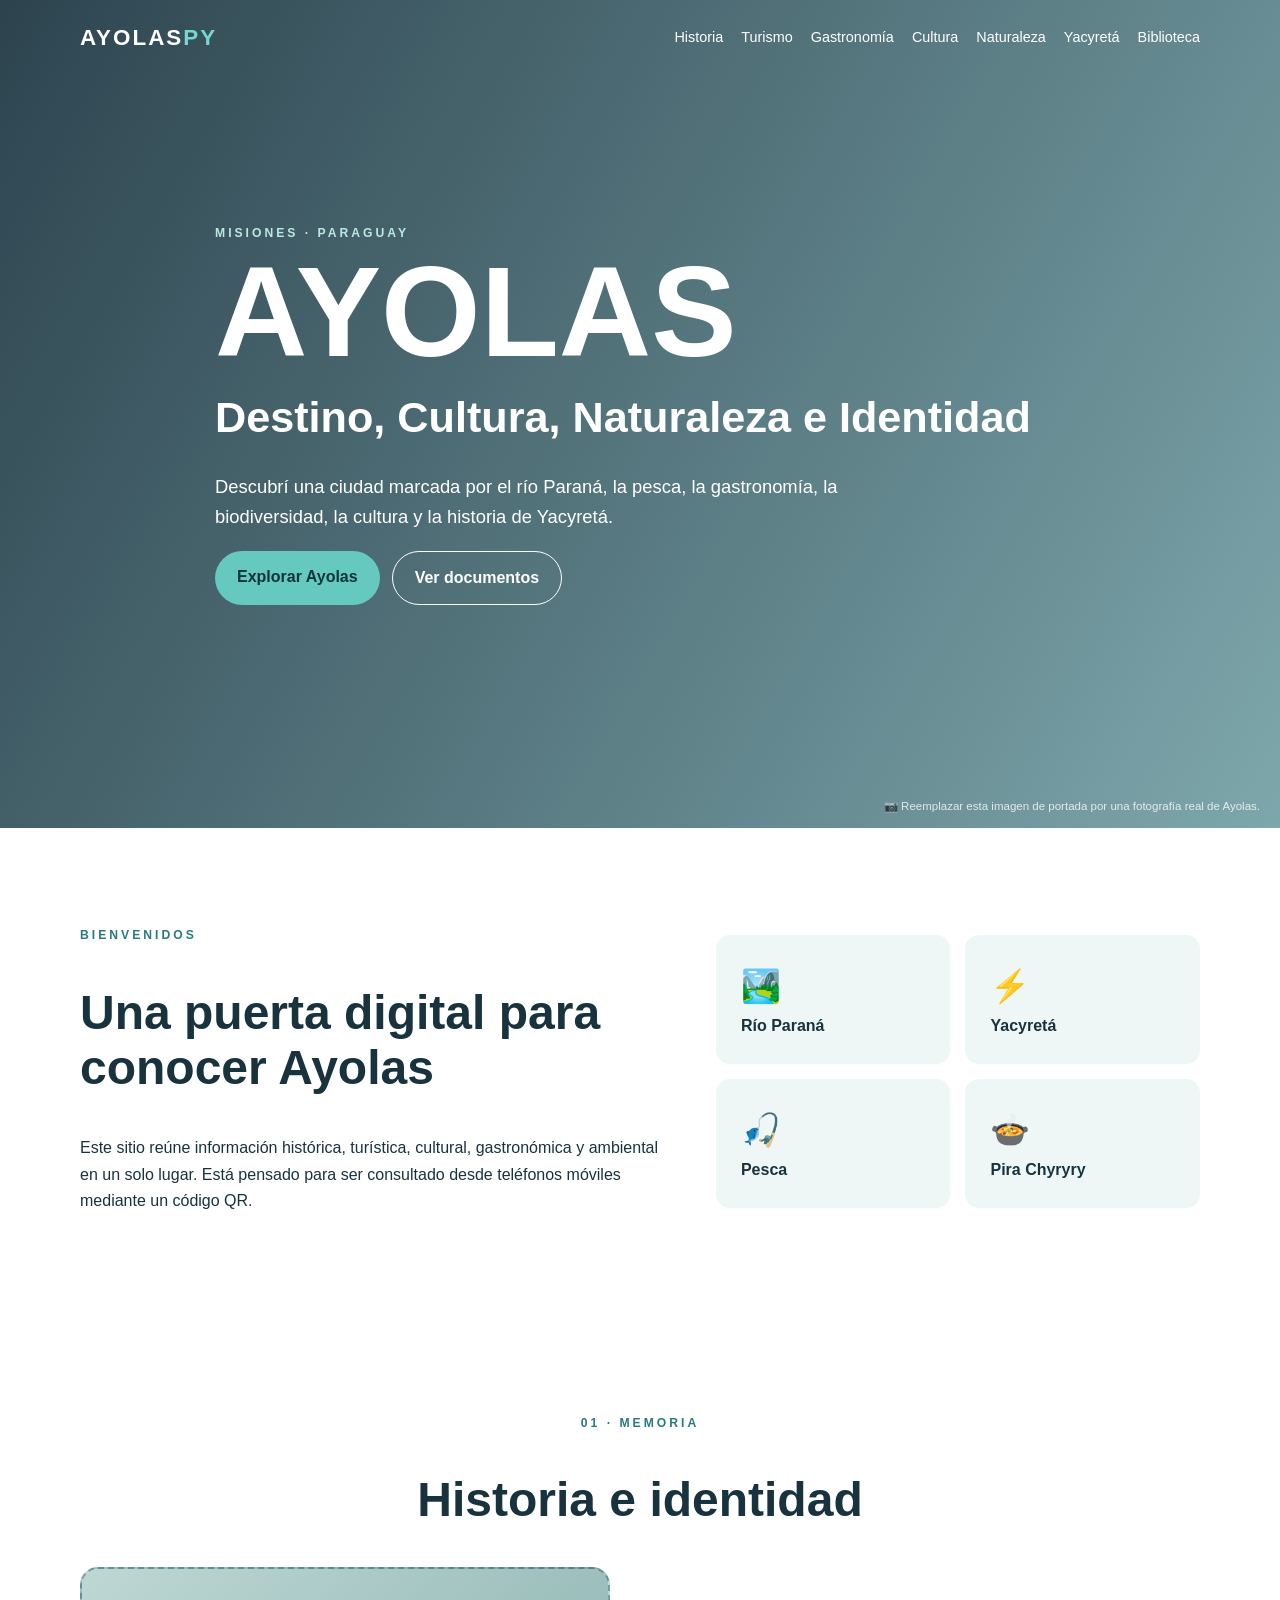
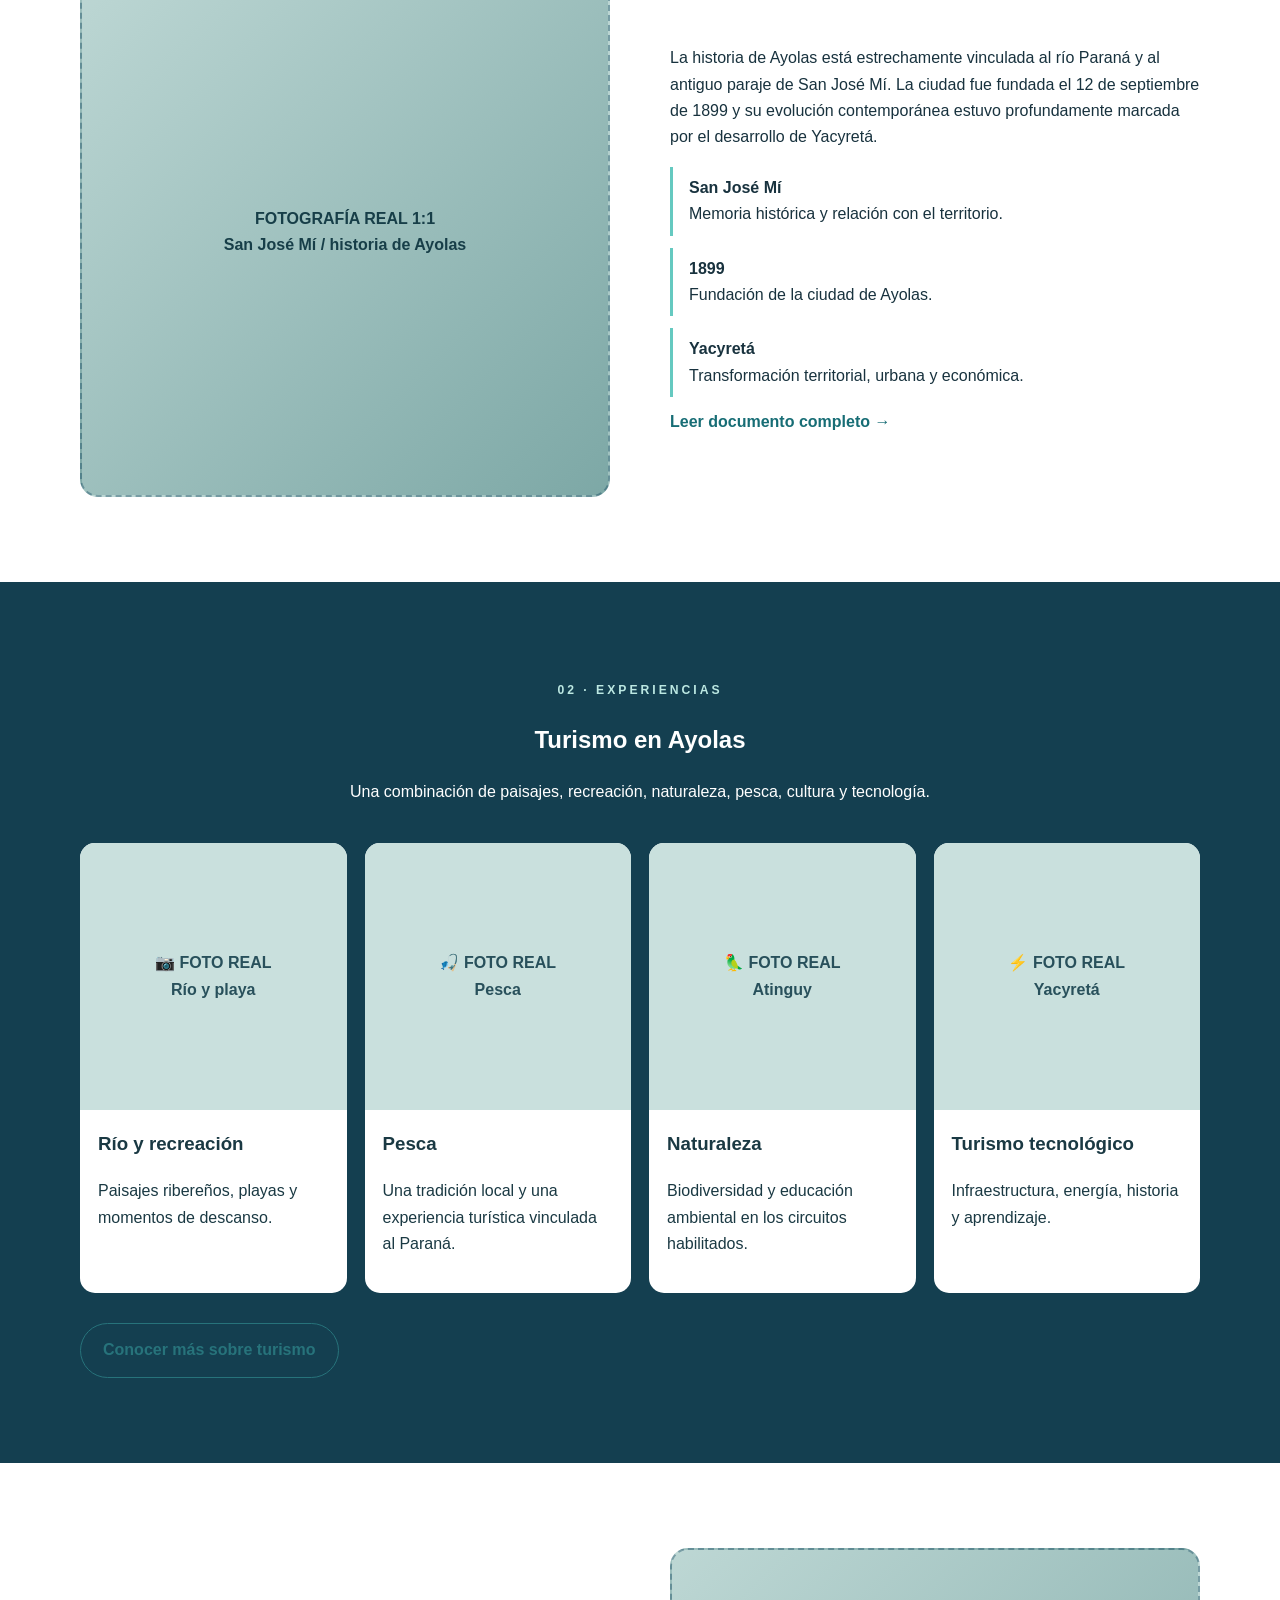
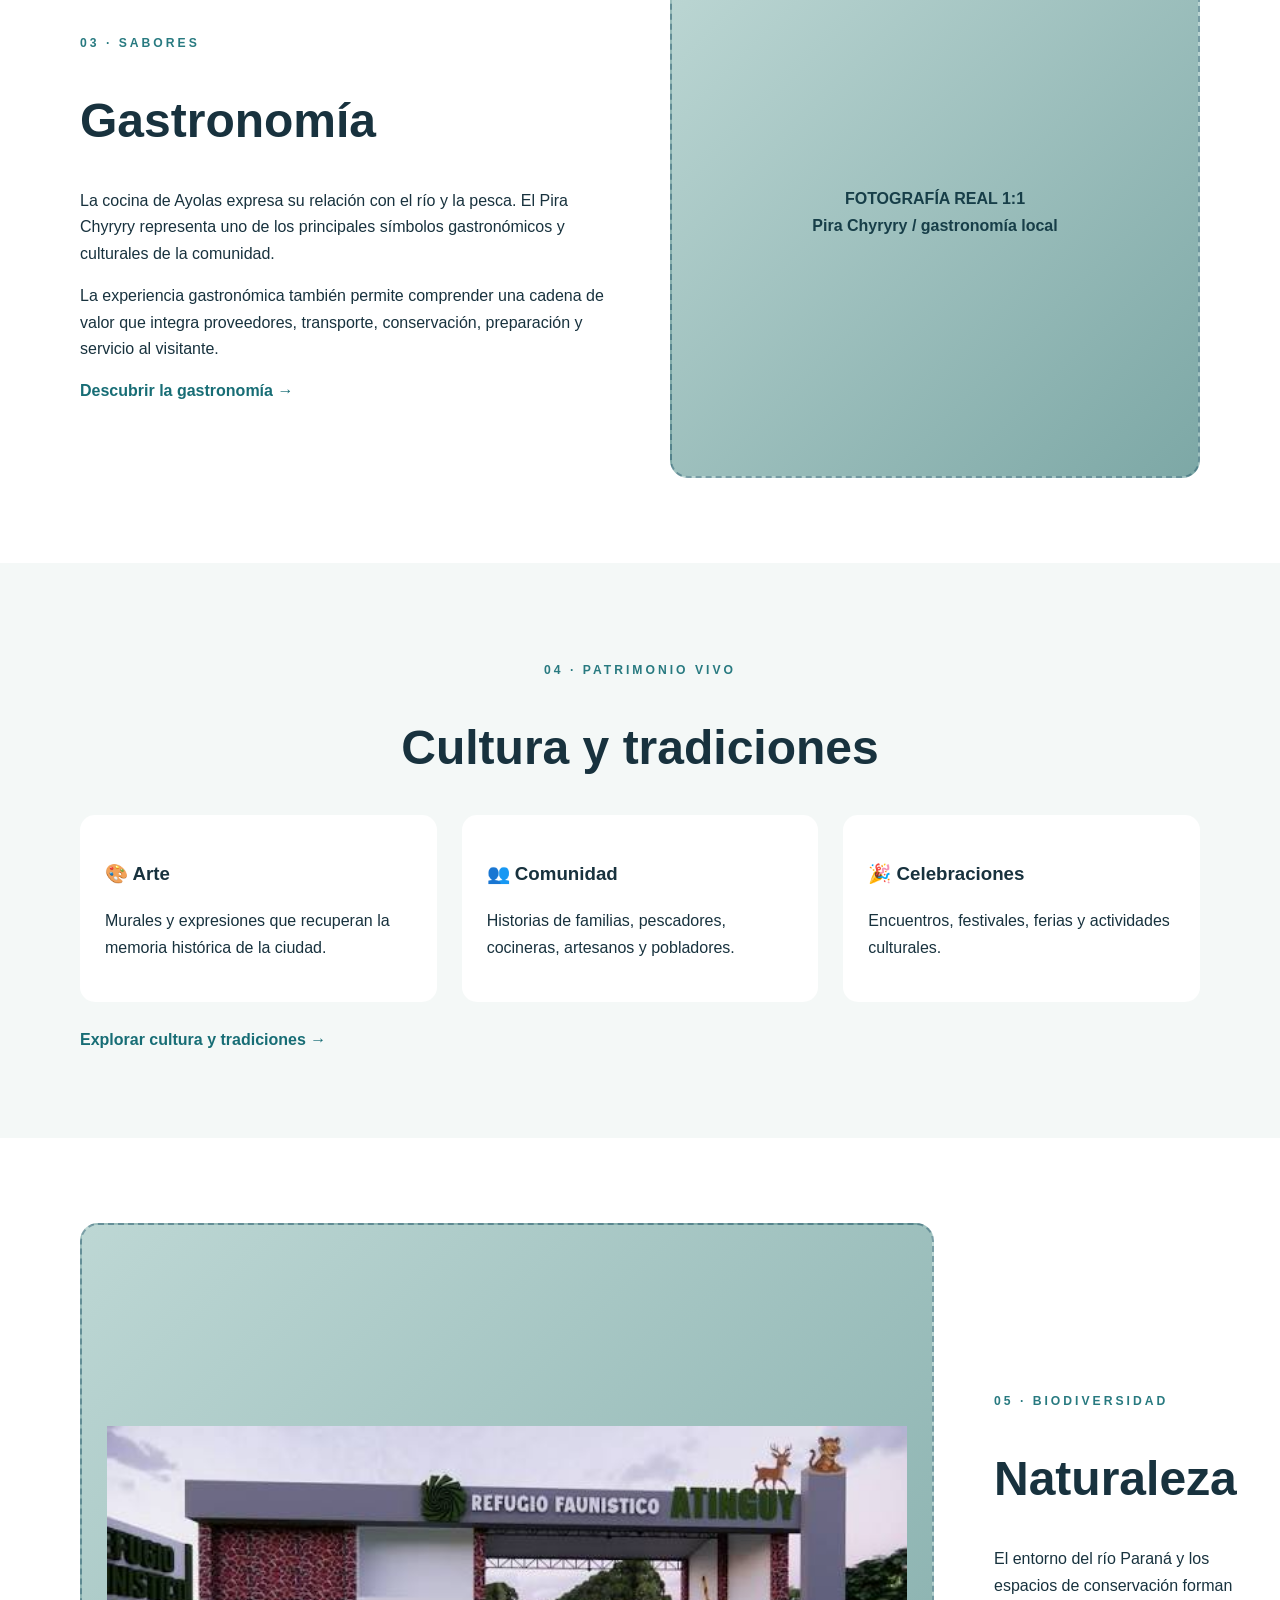
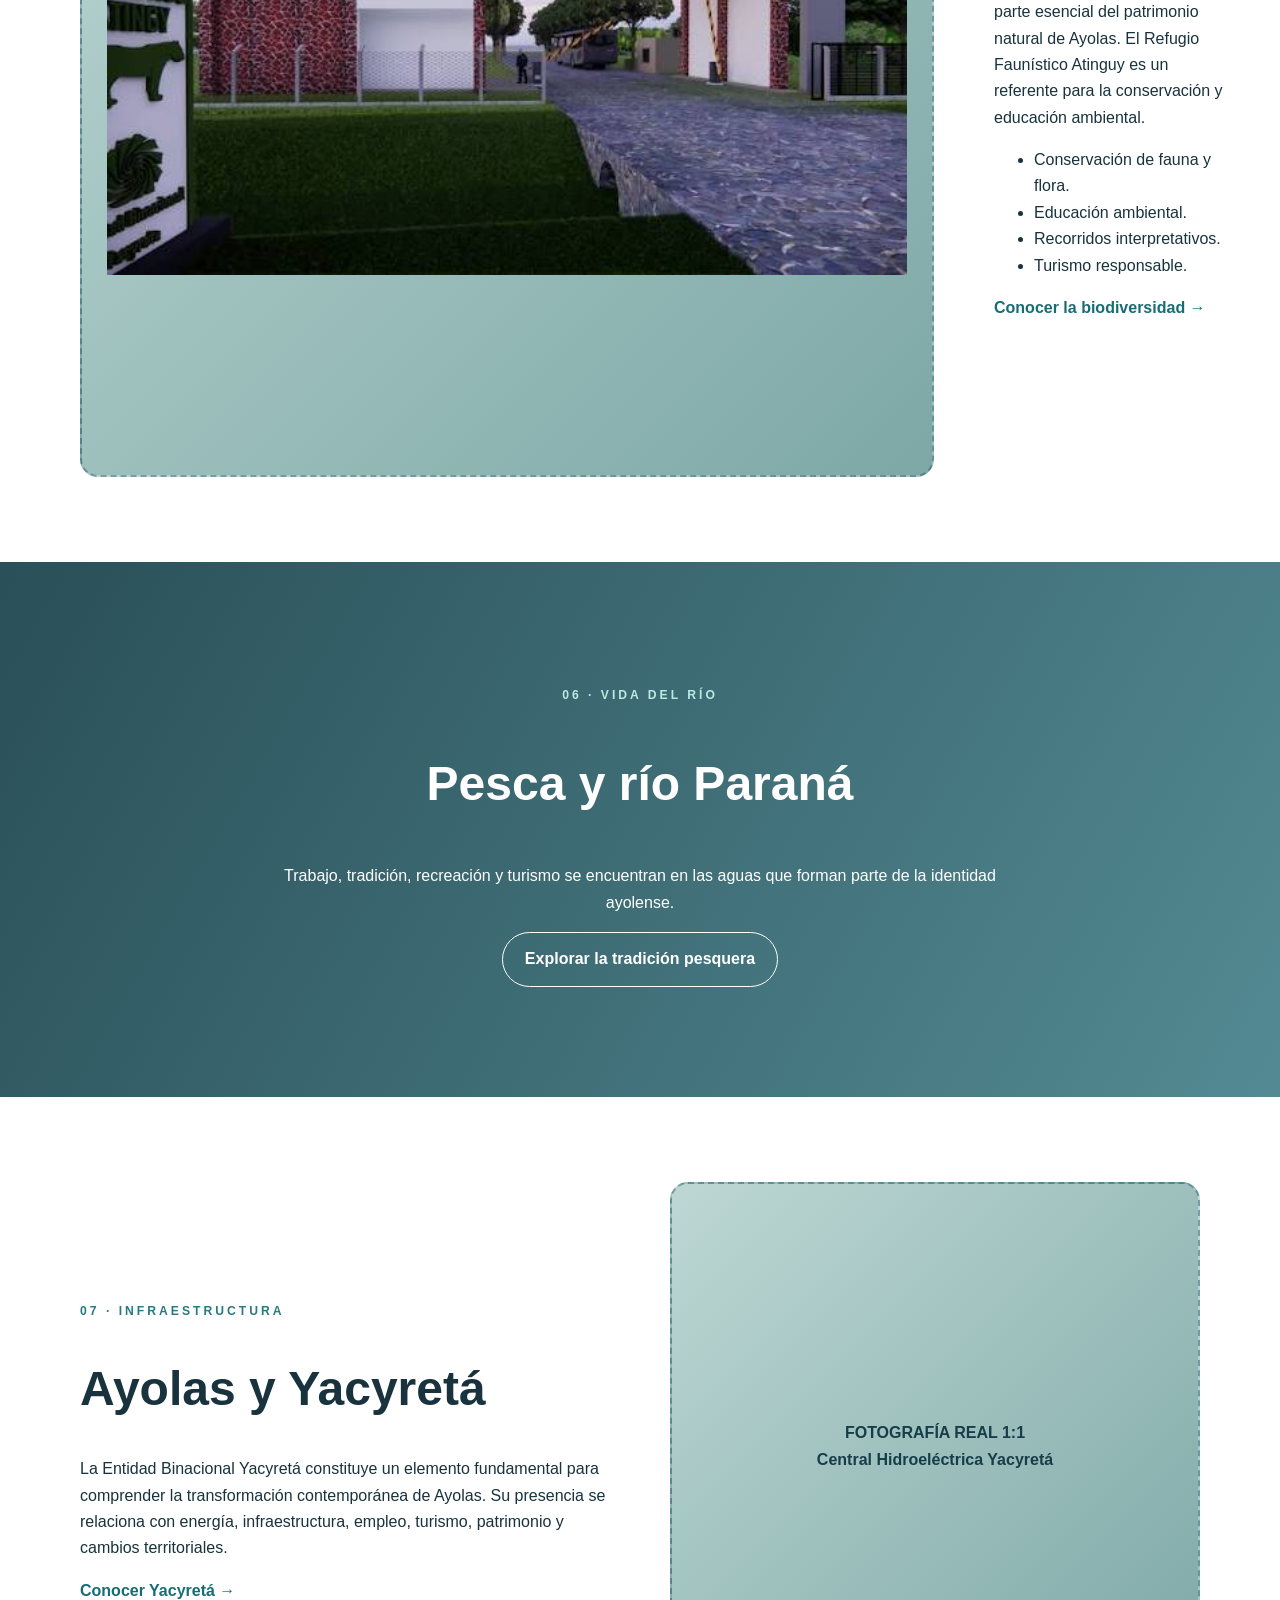
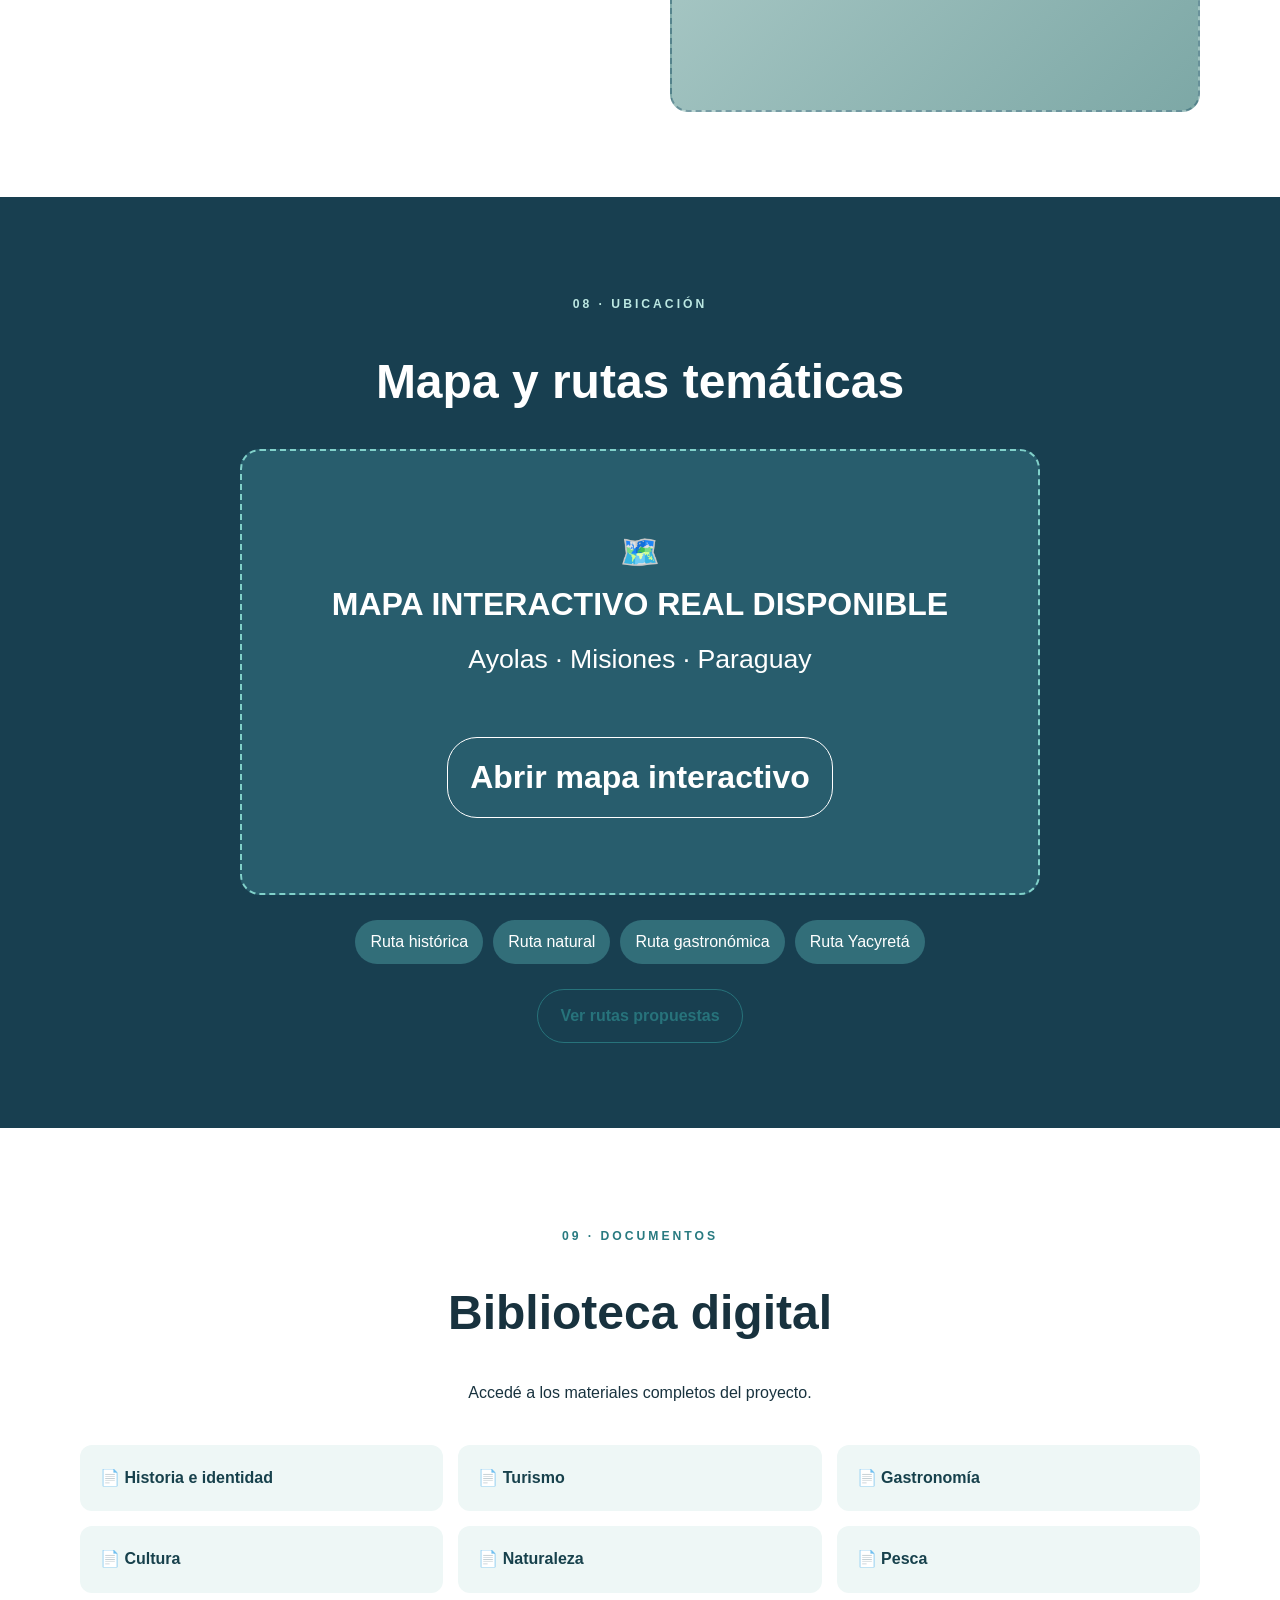
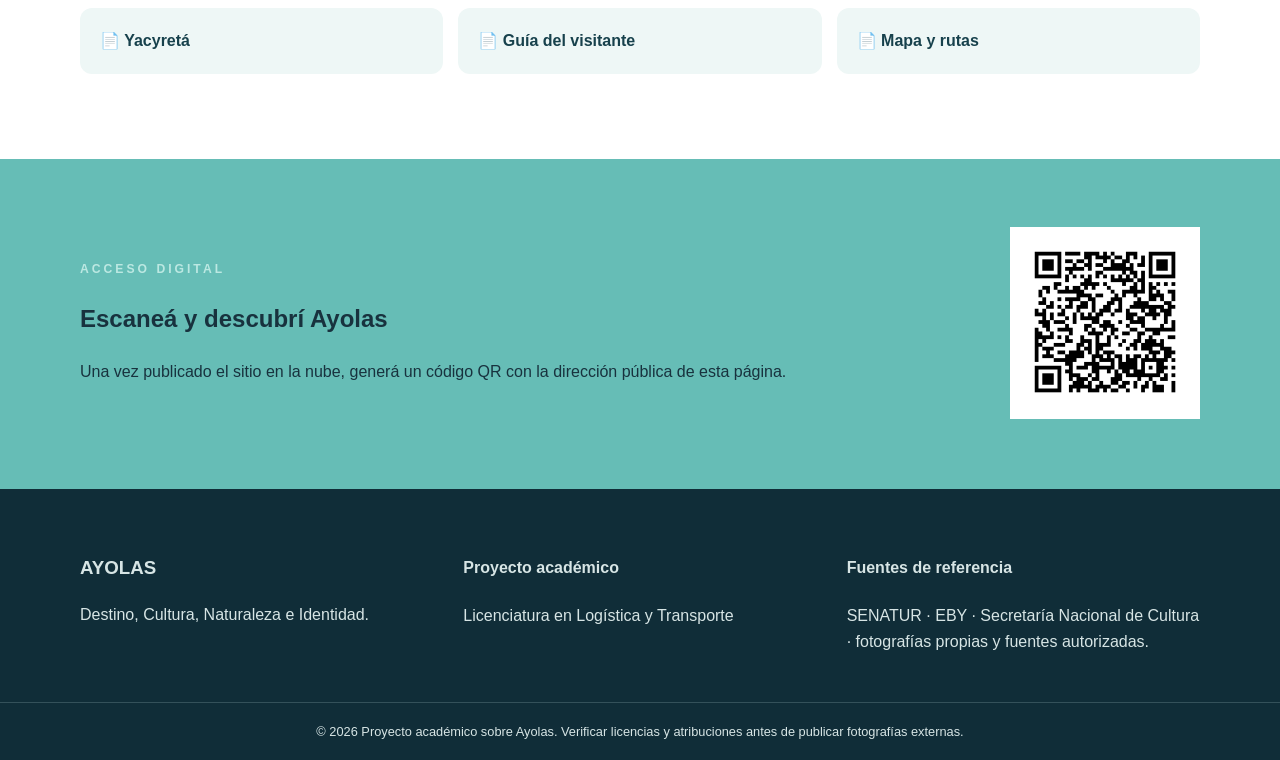
==== commit 777469a8: "Update index.html" ====
--- a/index.html
+++ b/index.html
@@ -102,7 +102,7 @@
 
 <section class="section container" id="naturaleza">
   <div class="split">
-    <div class="photo photo-nature"><img src="../images/refugio.jpeg" heigth="1200px" width="1200px"></div>
+    <div class="photo photo-nature"><img src="../images/refugio.jpeg" heigth="800px" width="800px"></div>
     <div>
       <p class="eyebrow blue">05 · BIODIVERSIDAD</p><h2>Naturaleza</h2>
       <p>El entorno del río Paraná y los espacios de conservación forman parte esencial del patrimonio natural de Ayolas. El Refugio Faunístico Atinguy es un referente para la conservación y educación ambiental.</p>
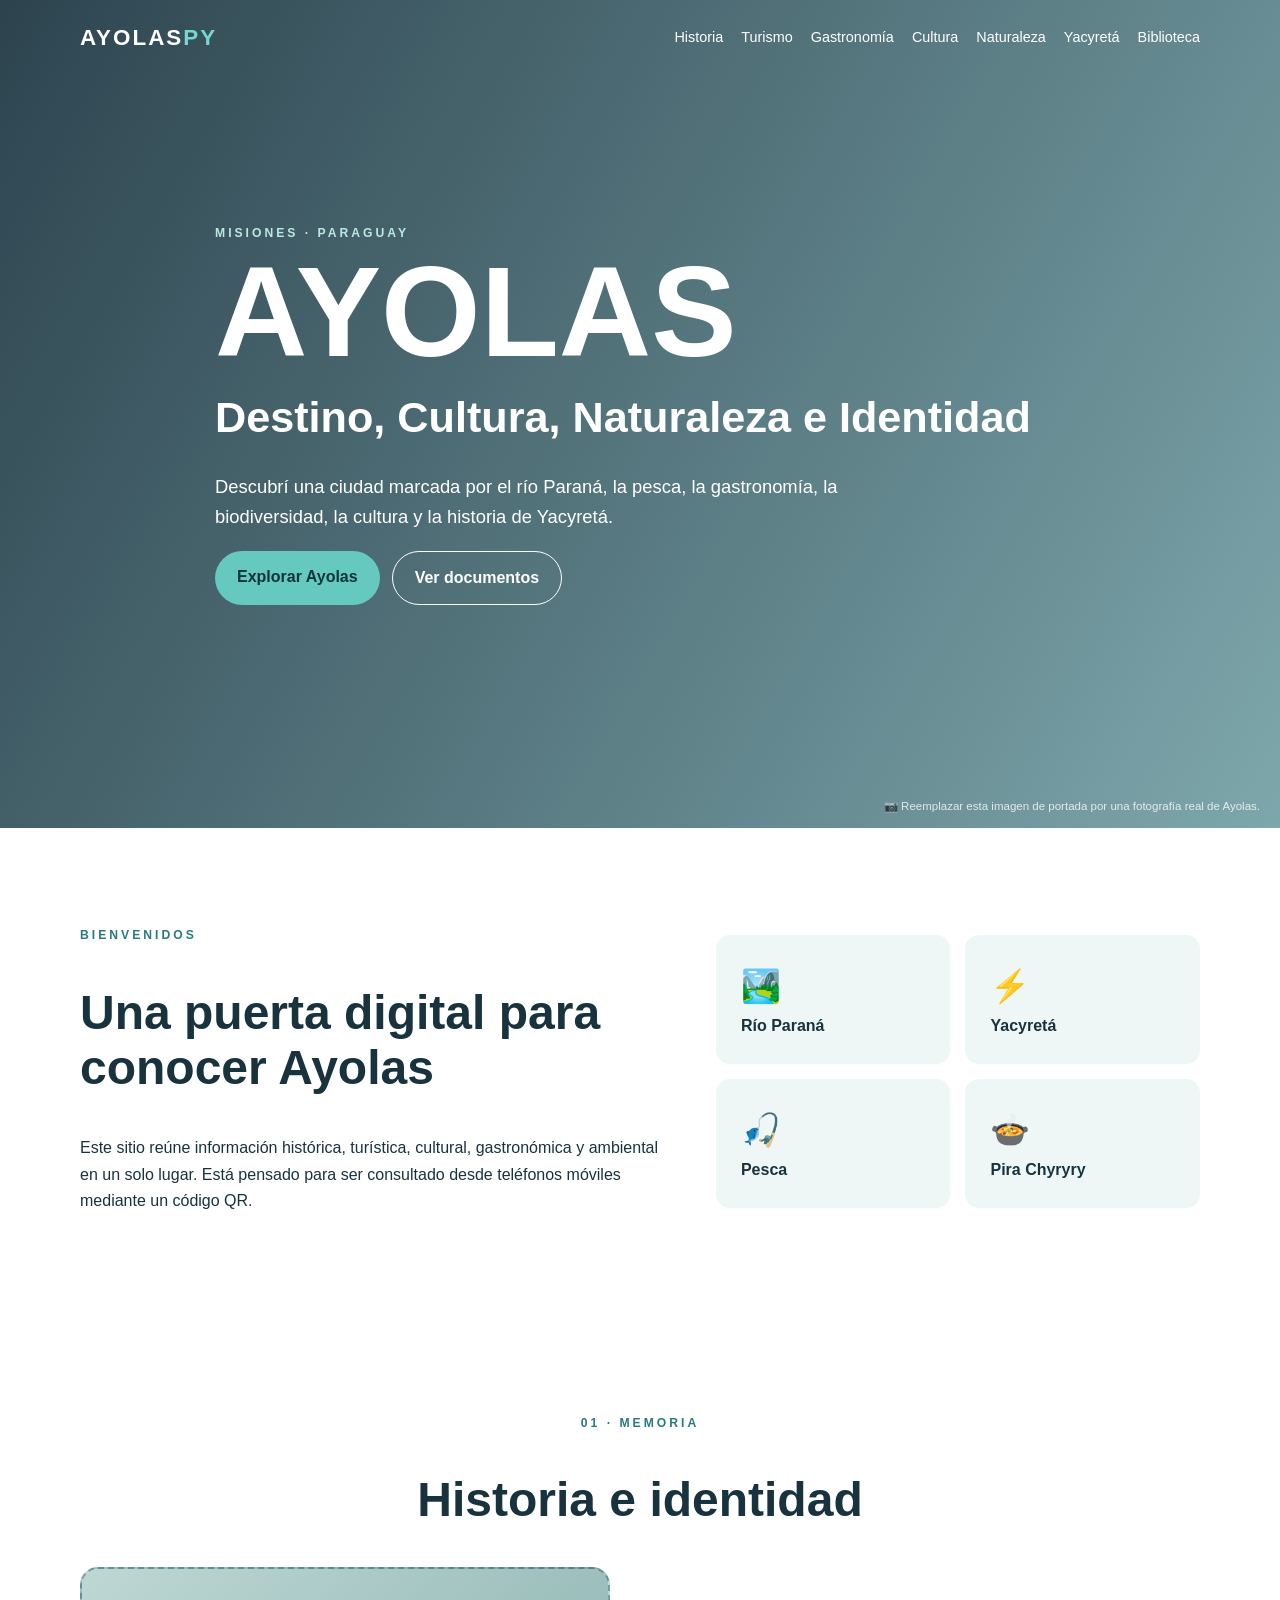
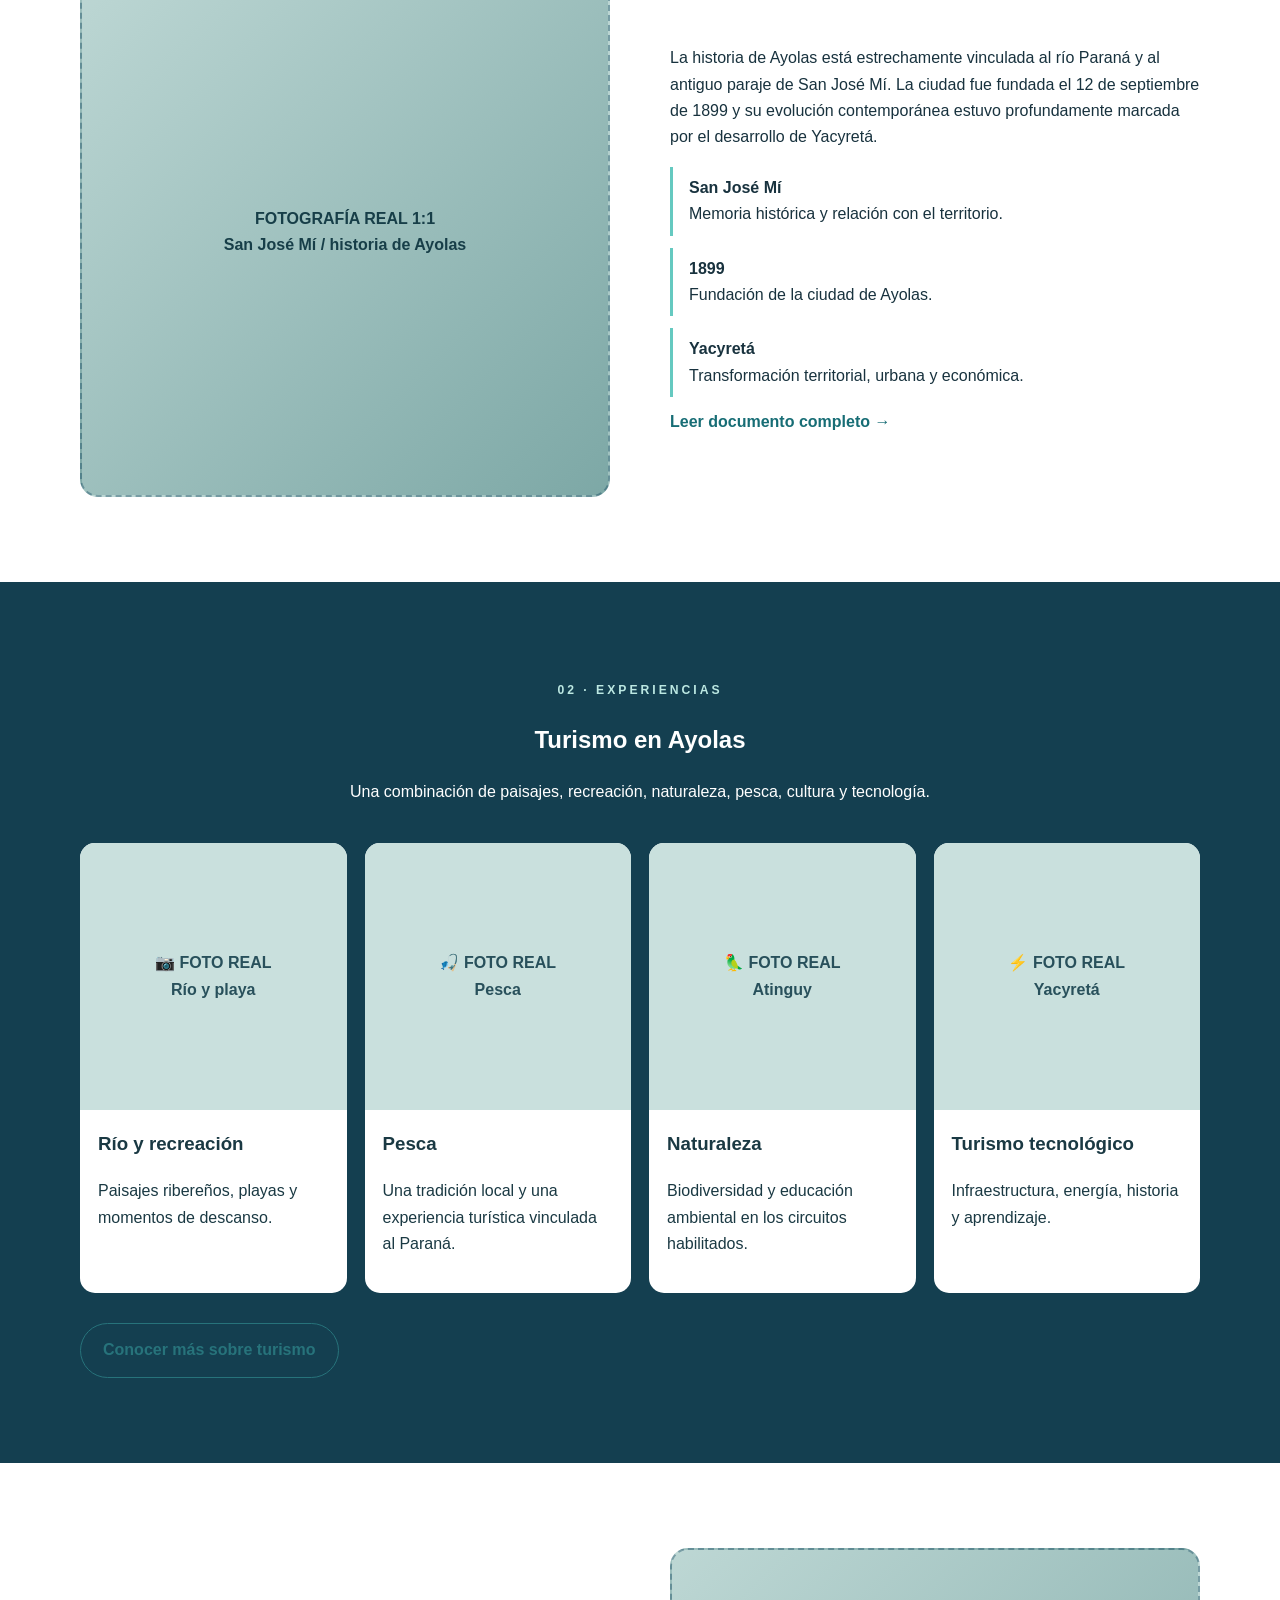
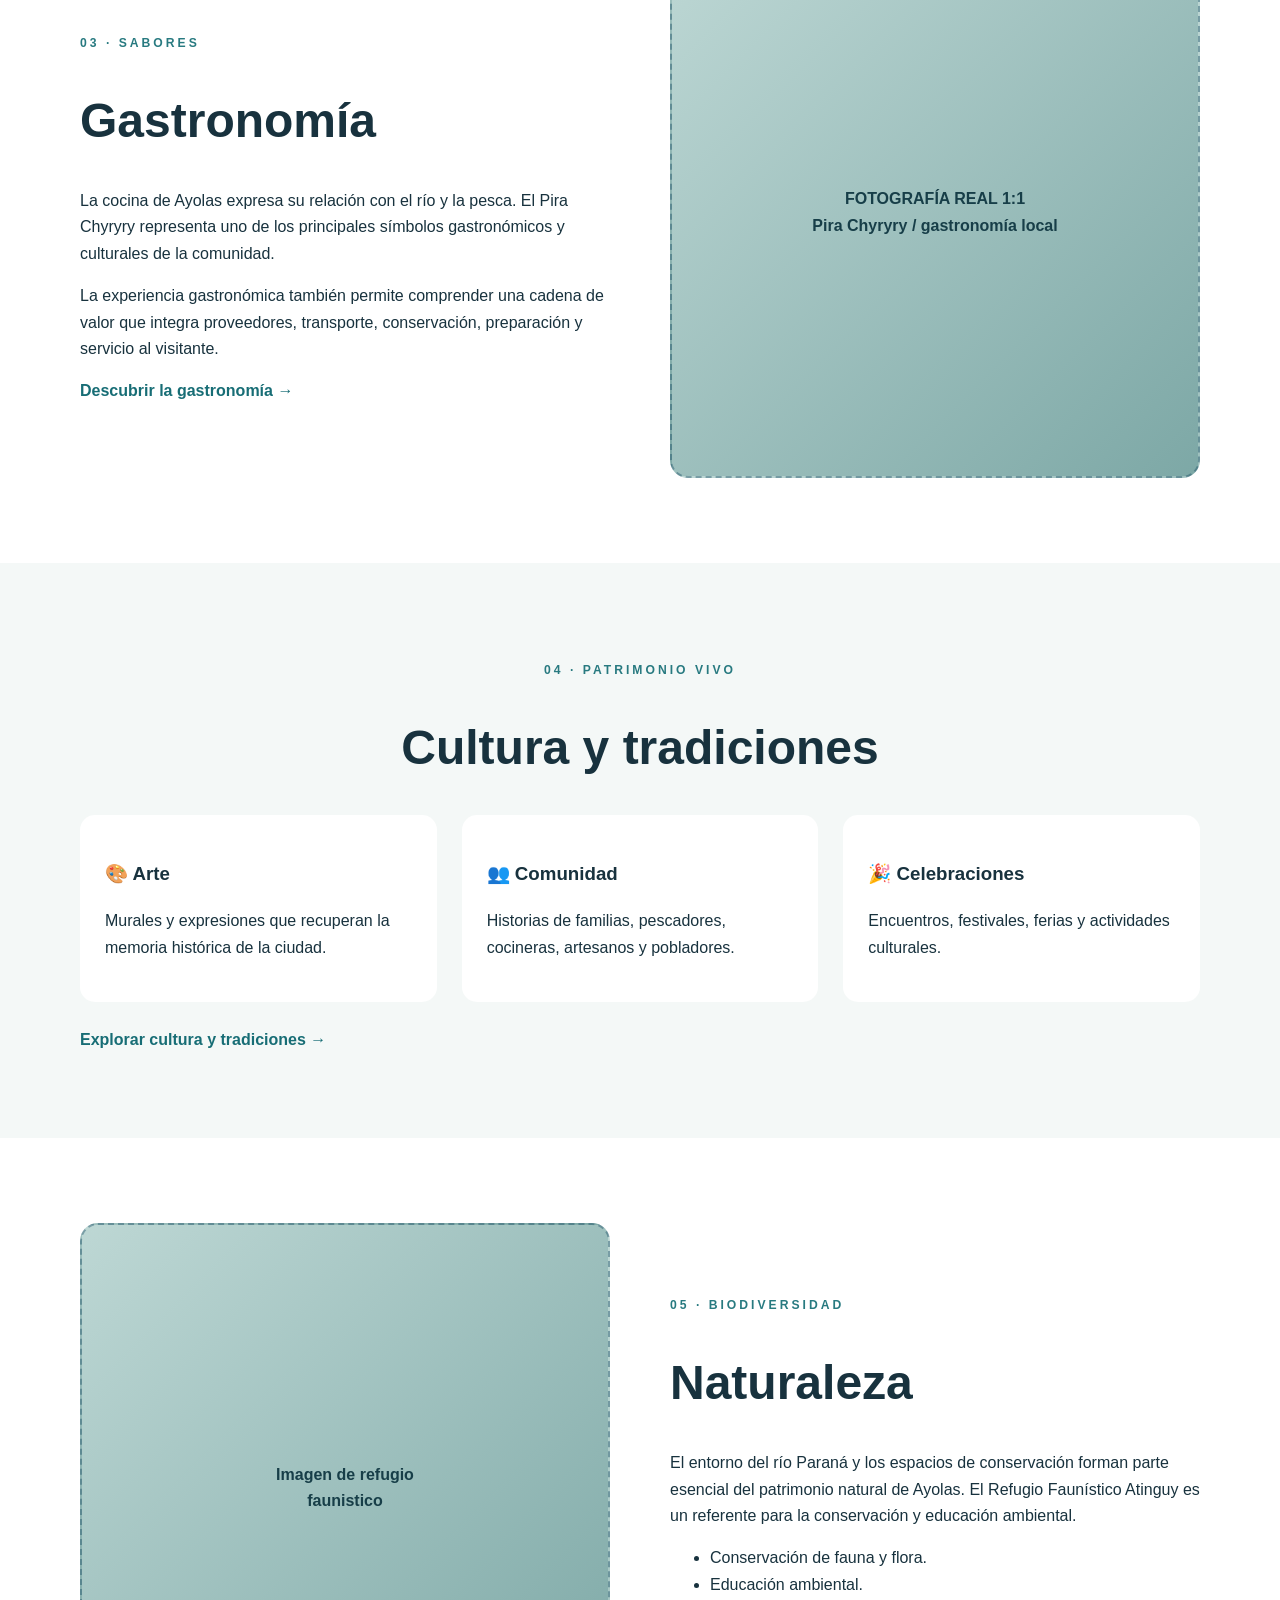
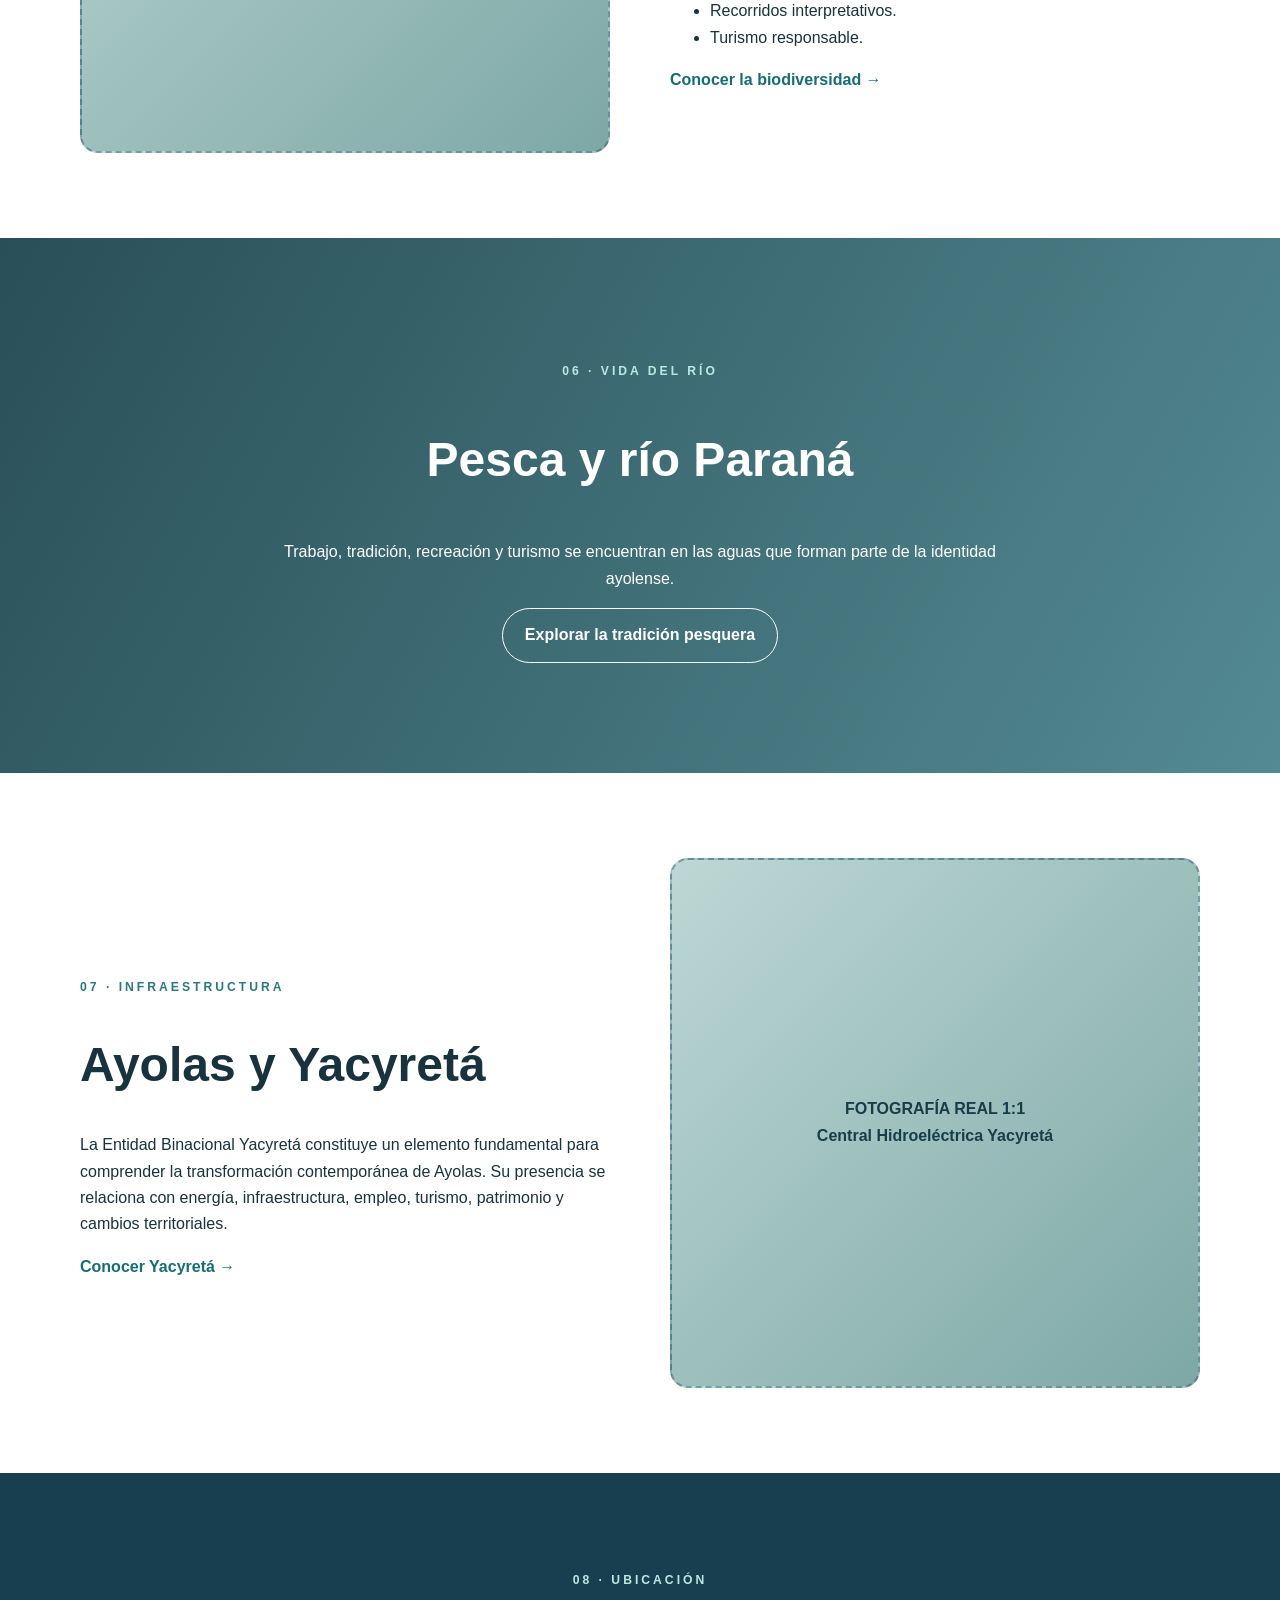
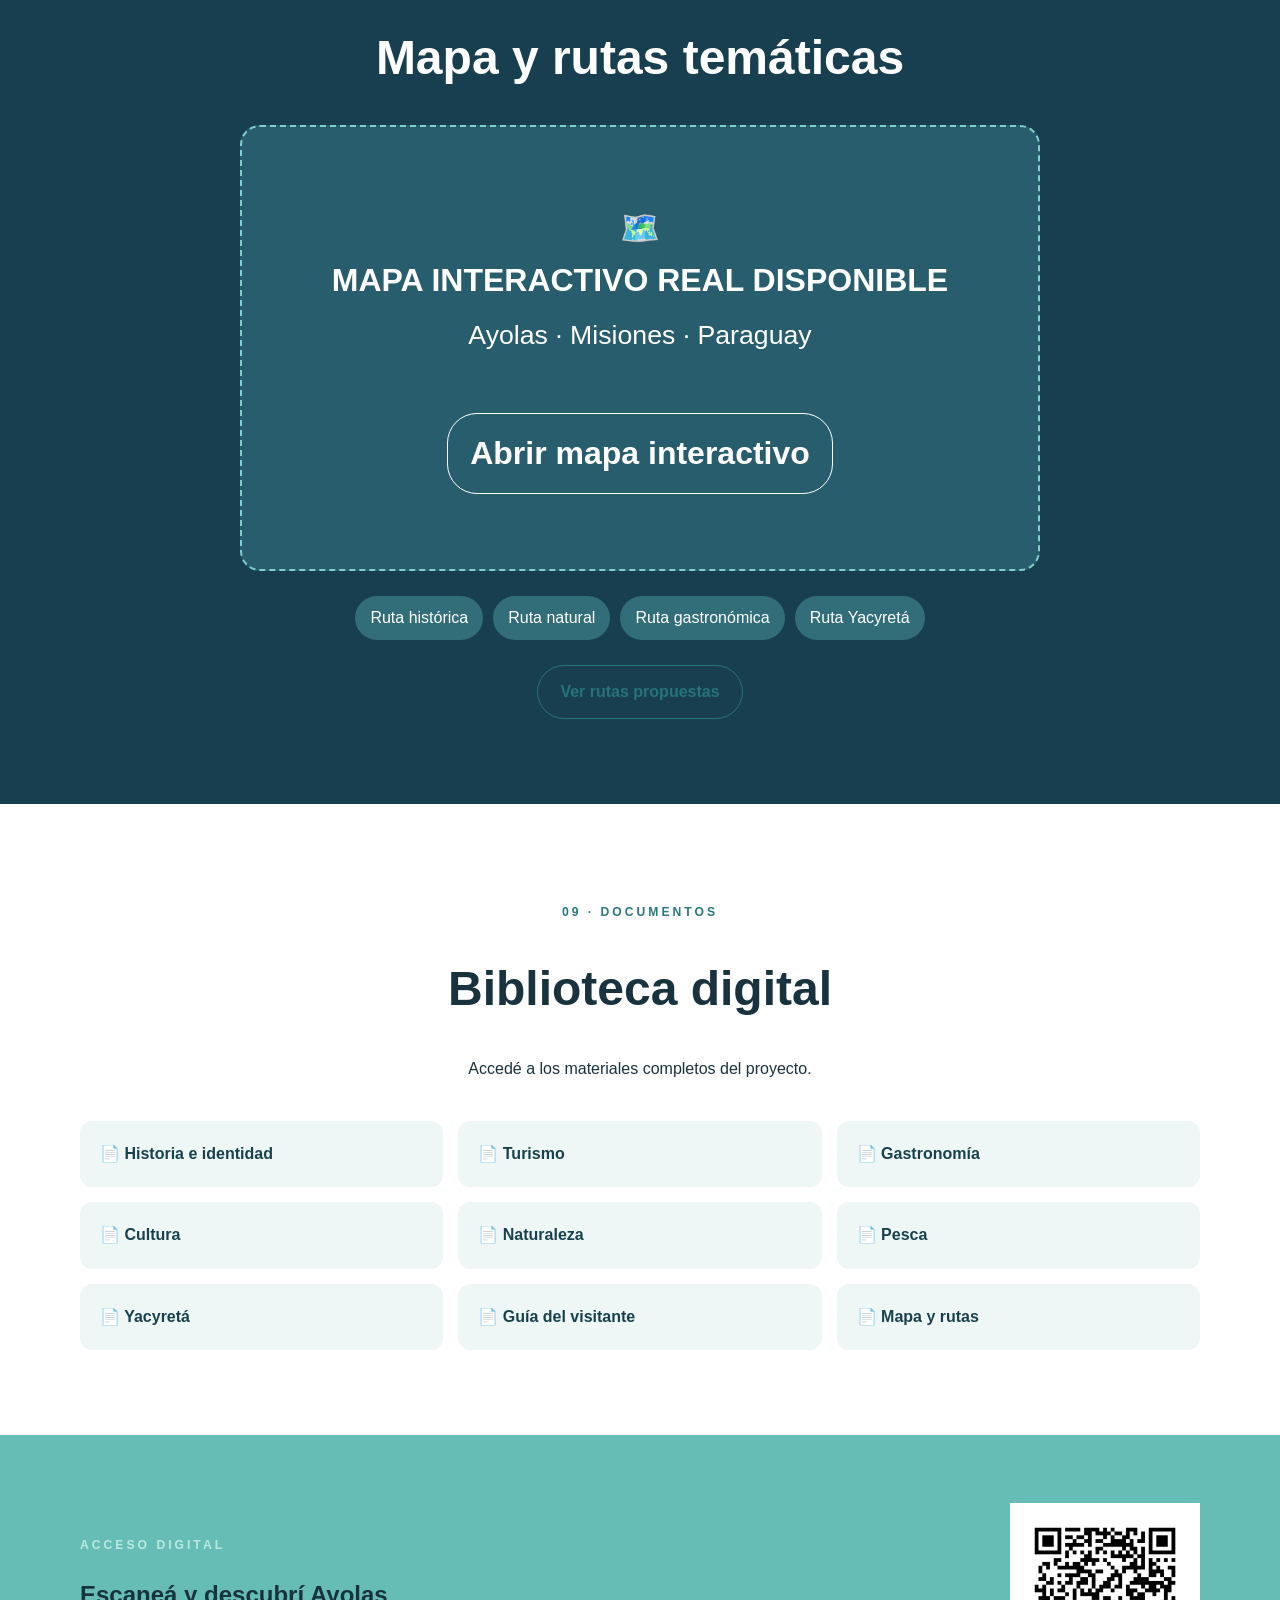
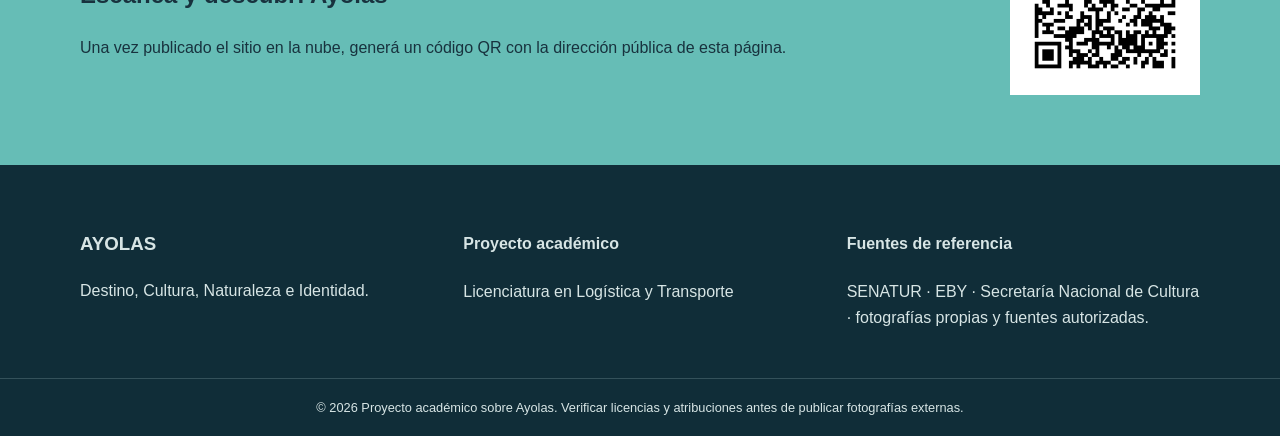
==== commit fb1252c9: "Update index.html" ====
--- a/index.html
+++ b/index.html
@@ -102,7 +102,7 @@
 
 <section class="section container" id="naturaleza">
   <div class="split">
-    <div class="photo photo-nature"><img src="../images/refugio.jpeg" heigth="800px" width="800px"></div>
+    <div class="photo photo-nature"><span>Imagen de refugio<br> faunistico</span></div>
     <div>
       <p class="eyebrow blue">05 · BIODIVERSIDAD</p><h2>Naturaleza</h2>
       <p>El entorno del río Paraná y los espacios de conservación forman parte esencial del patrimonio natural de Ayolas. El Refugio Faunístico Atinguy es un referente para la conservación y educación ambiental.</p>
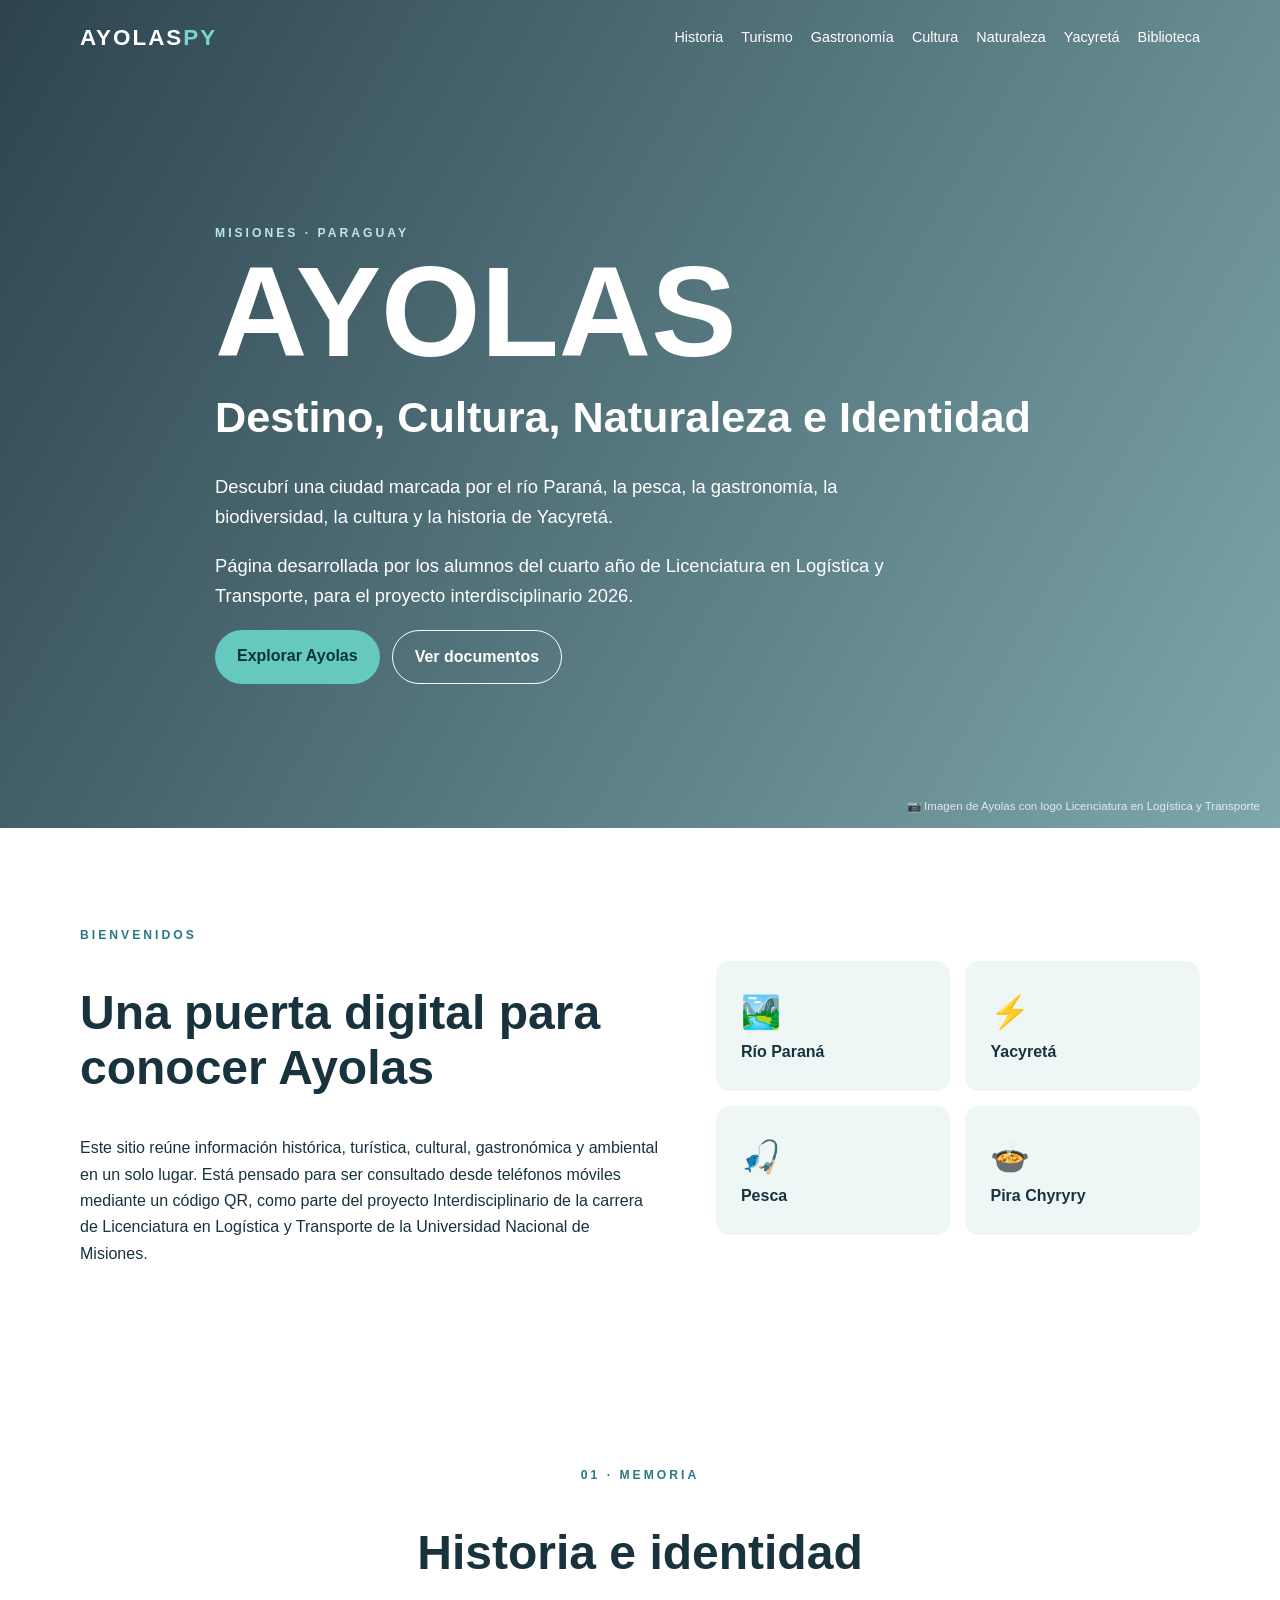
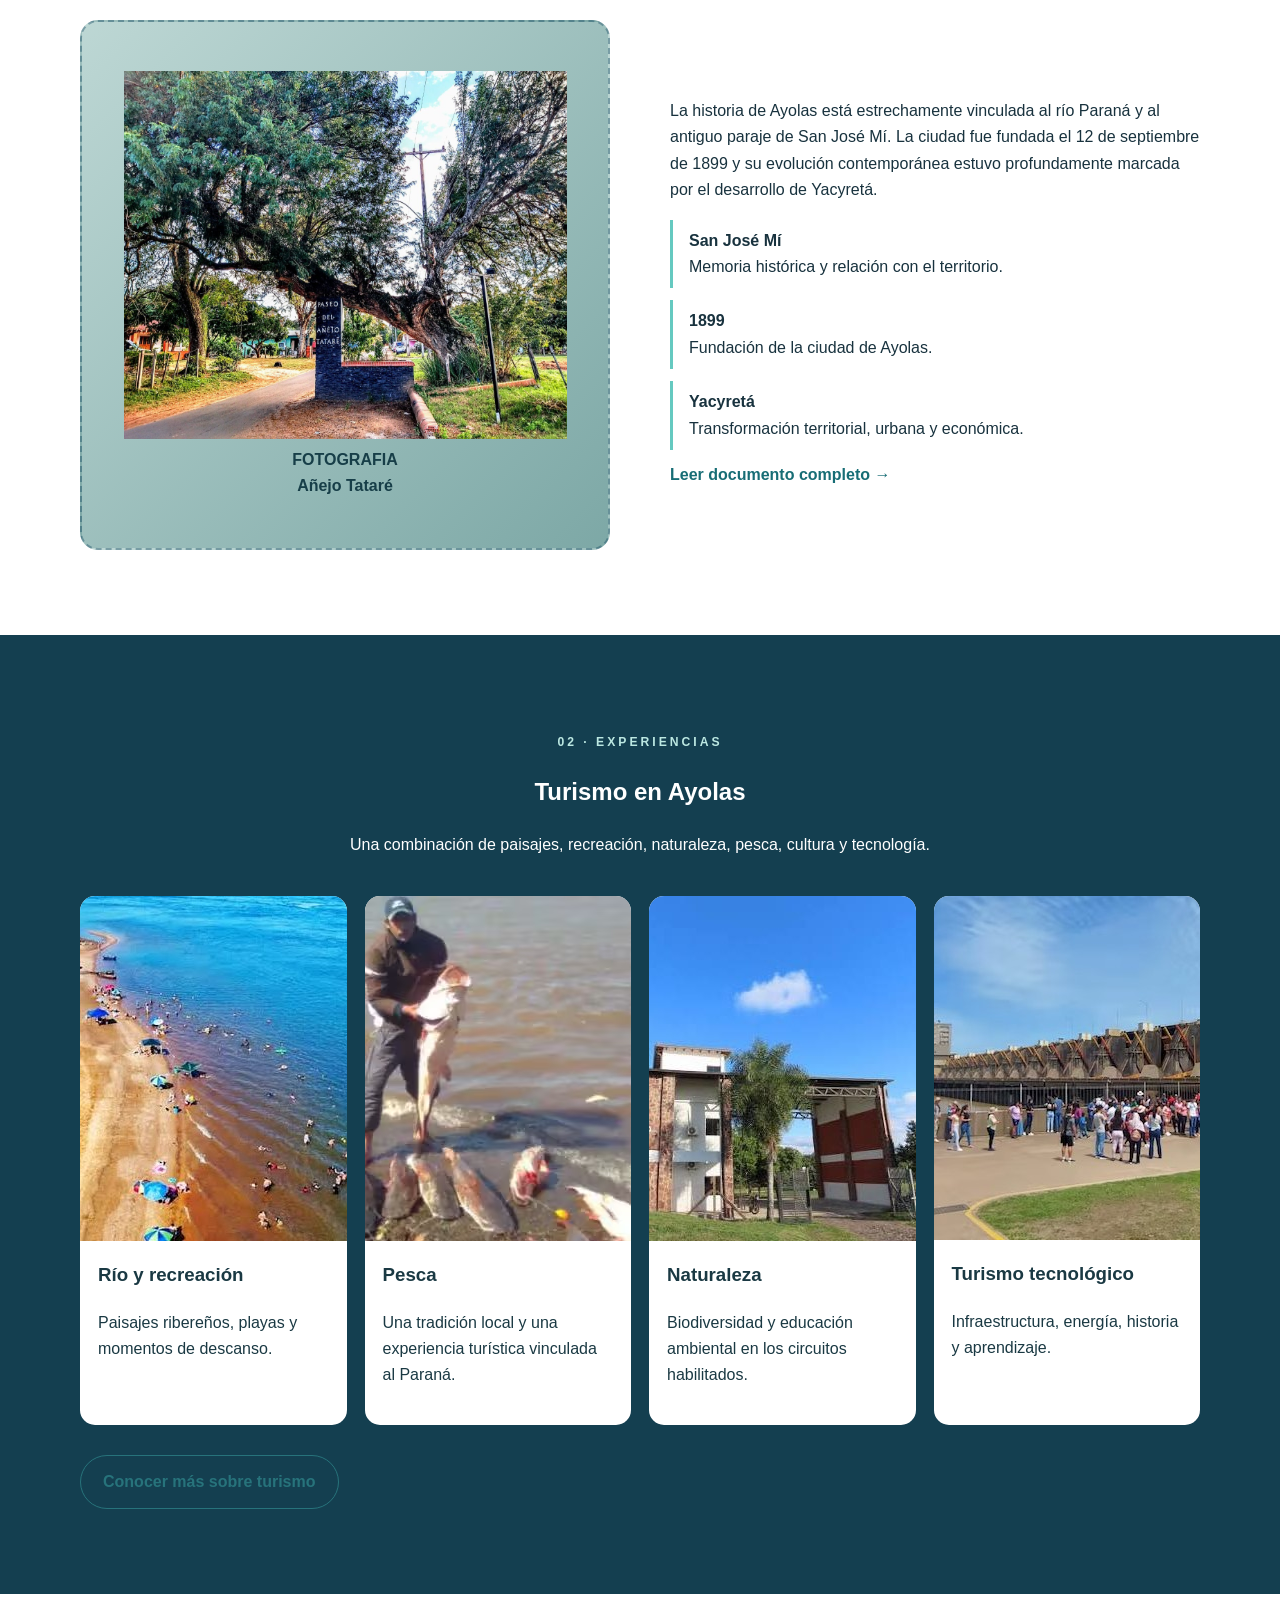
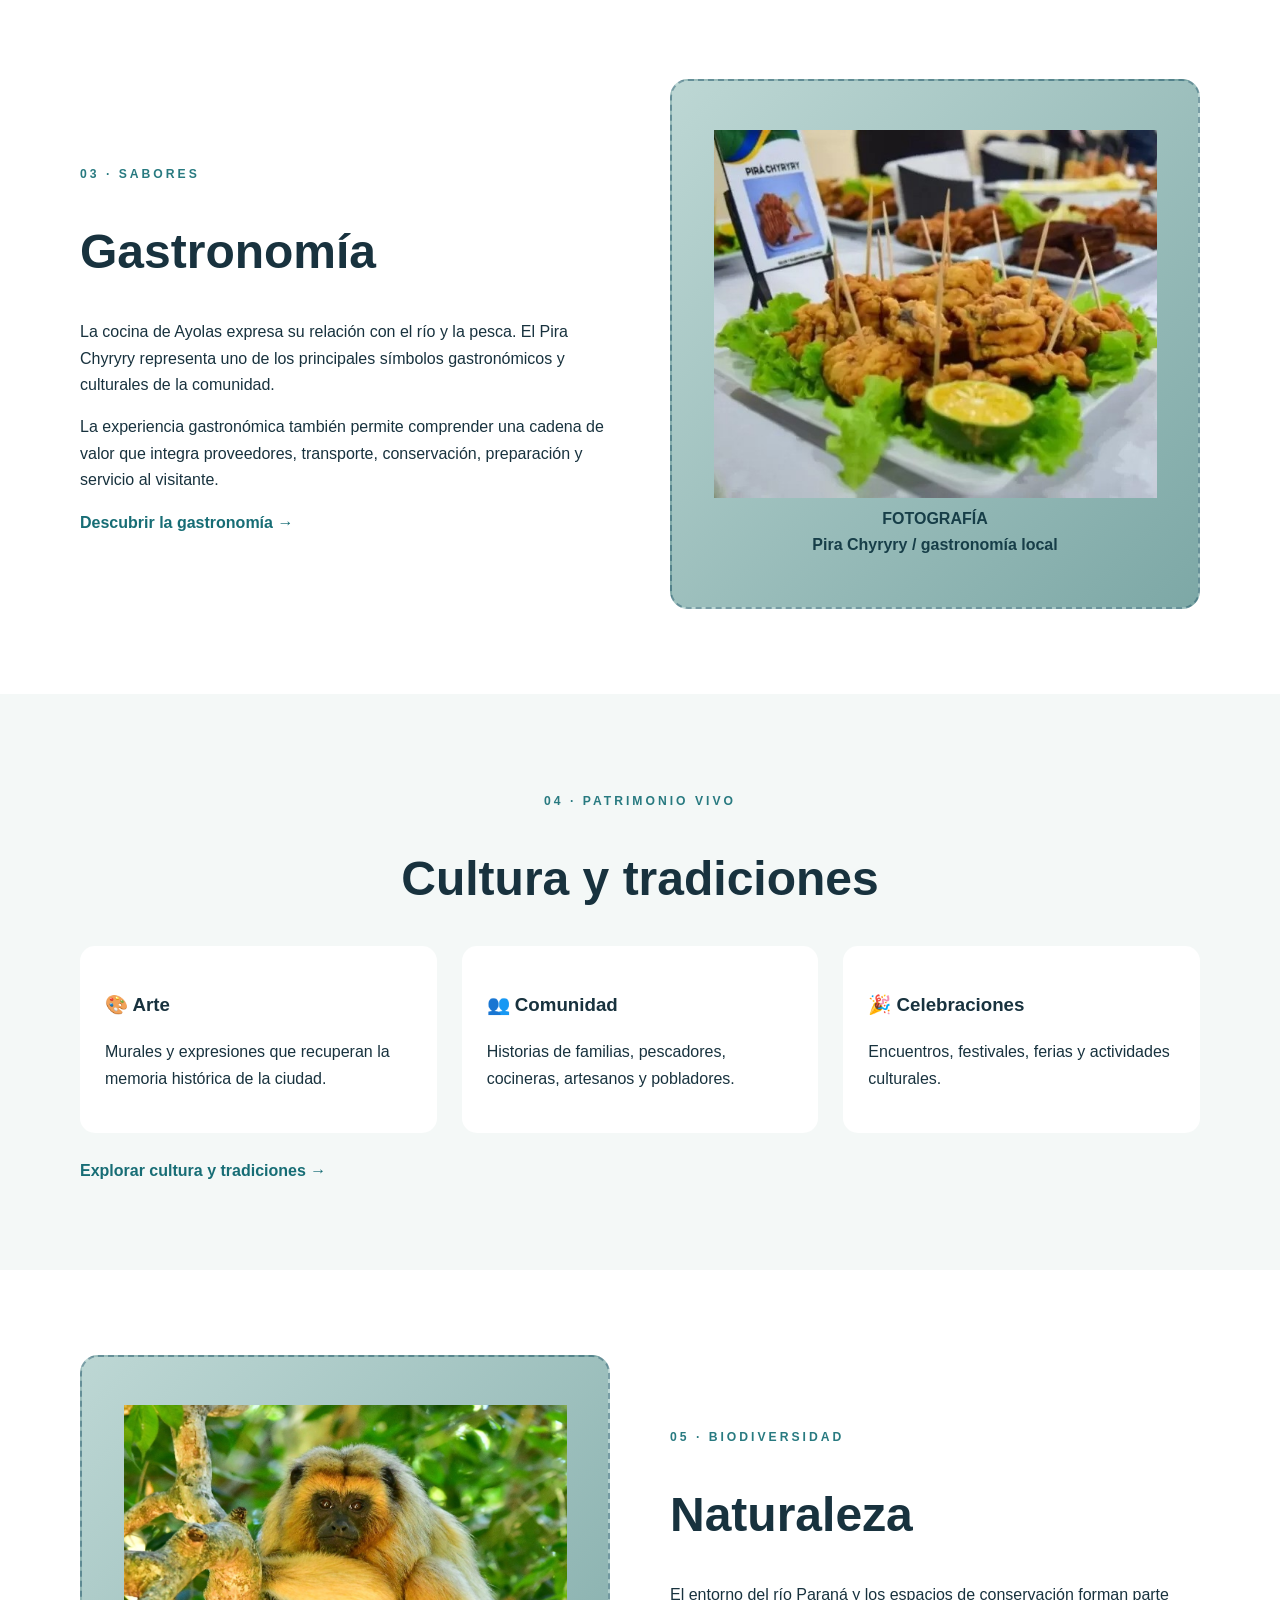
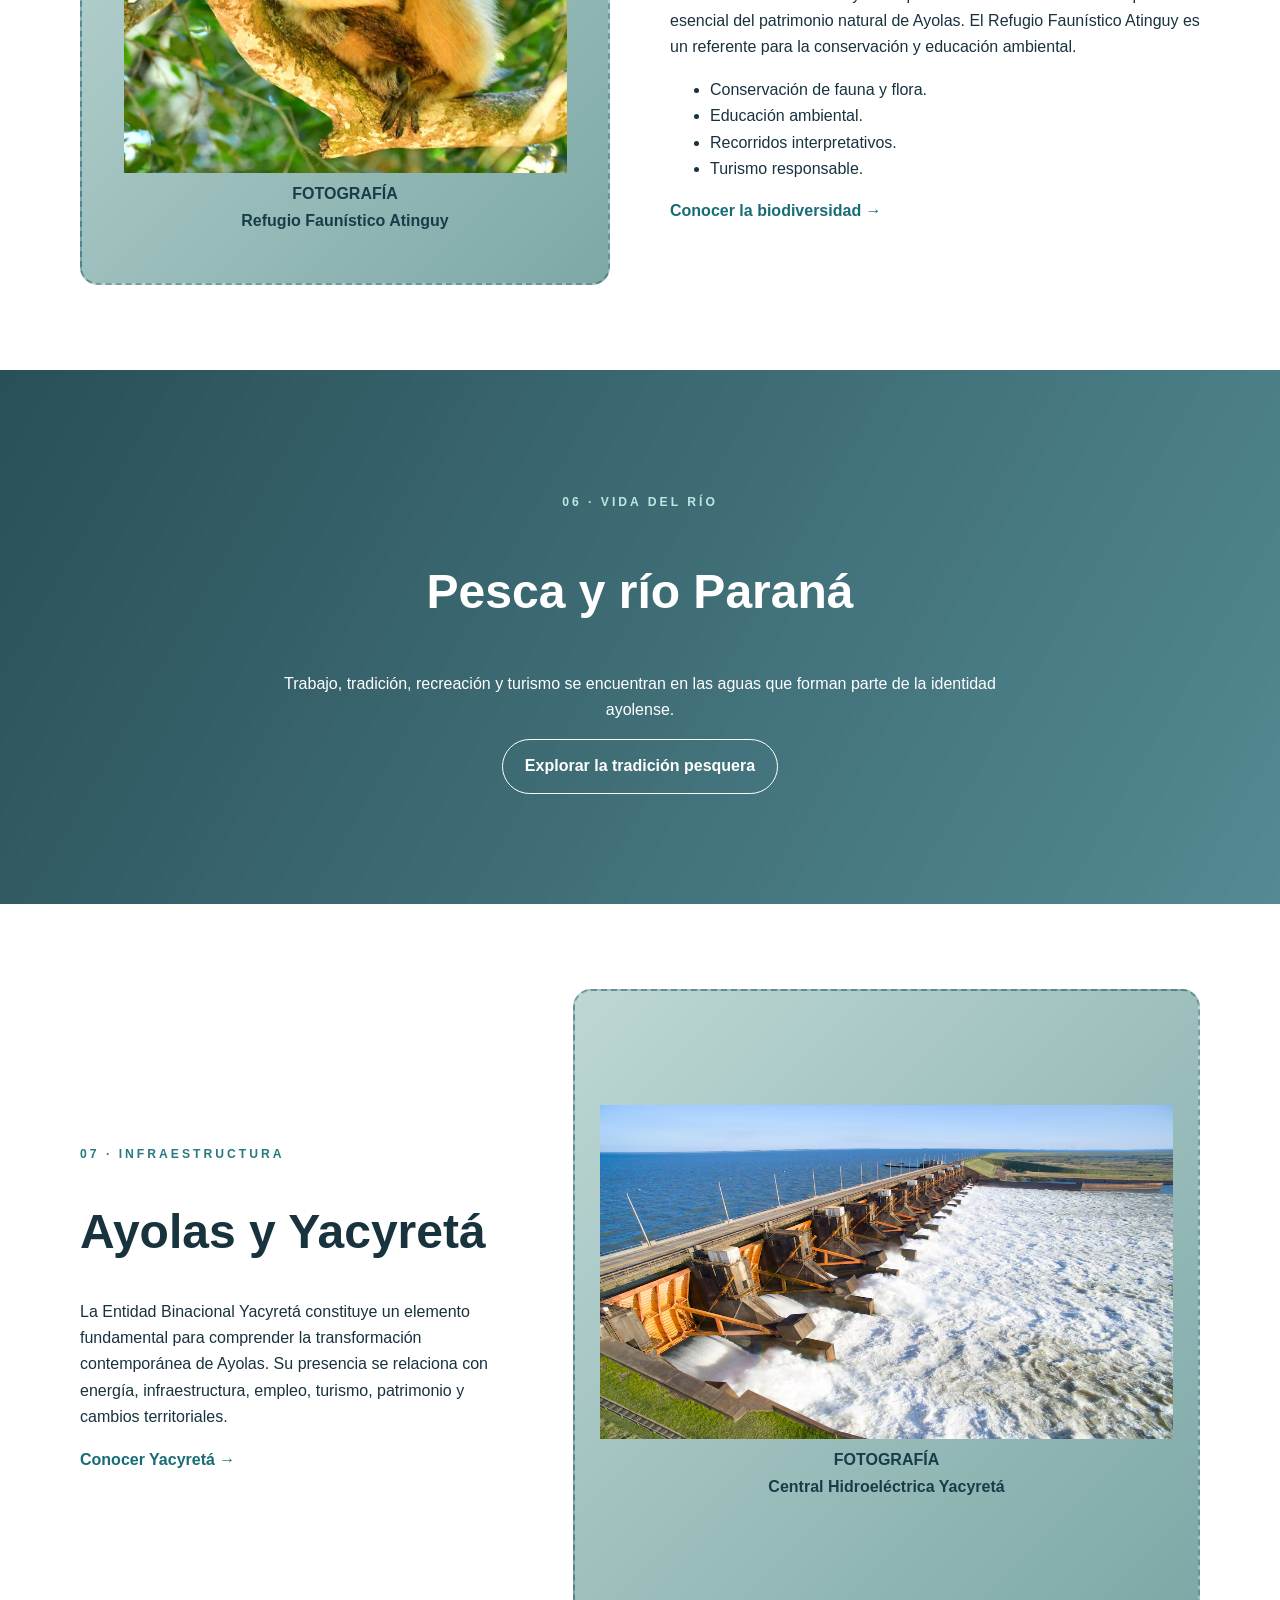
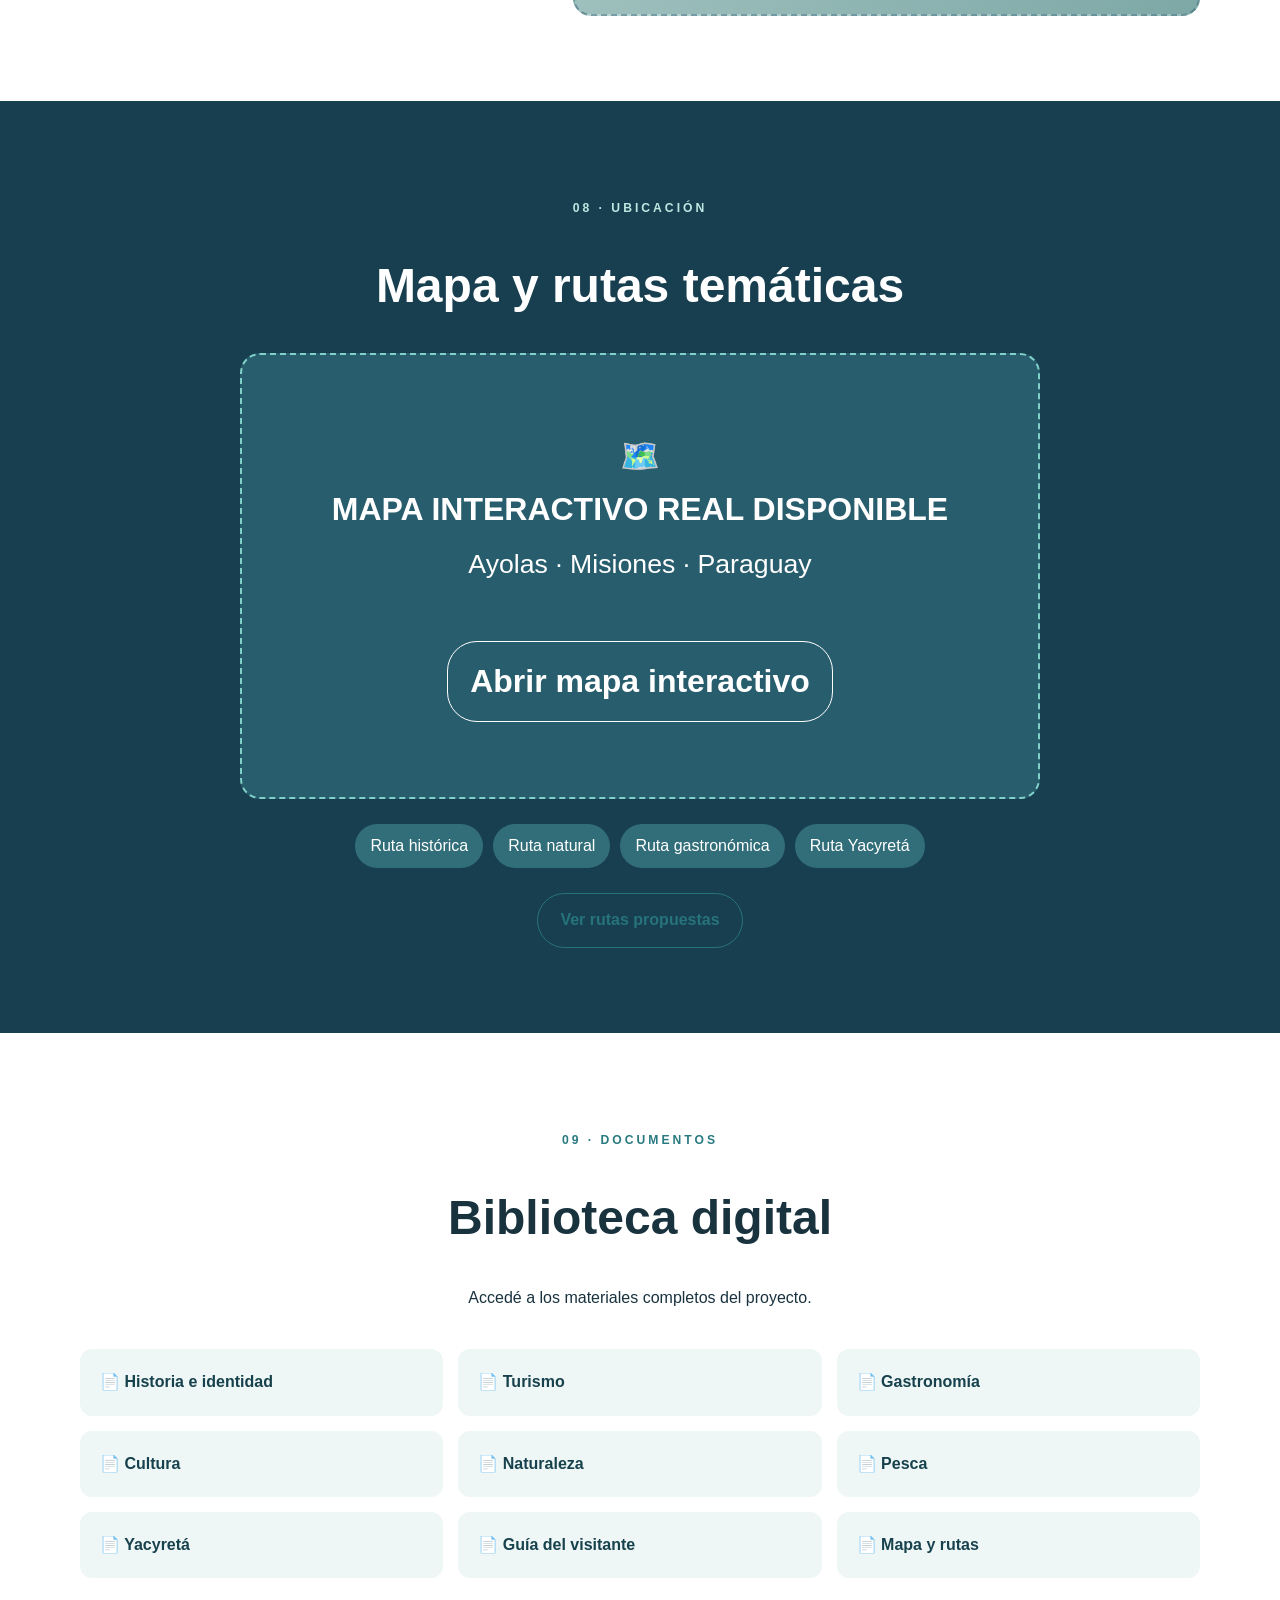
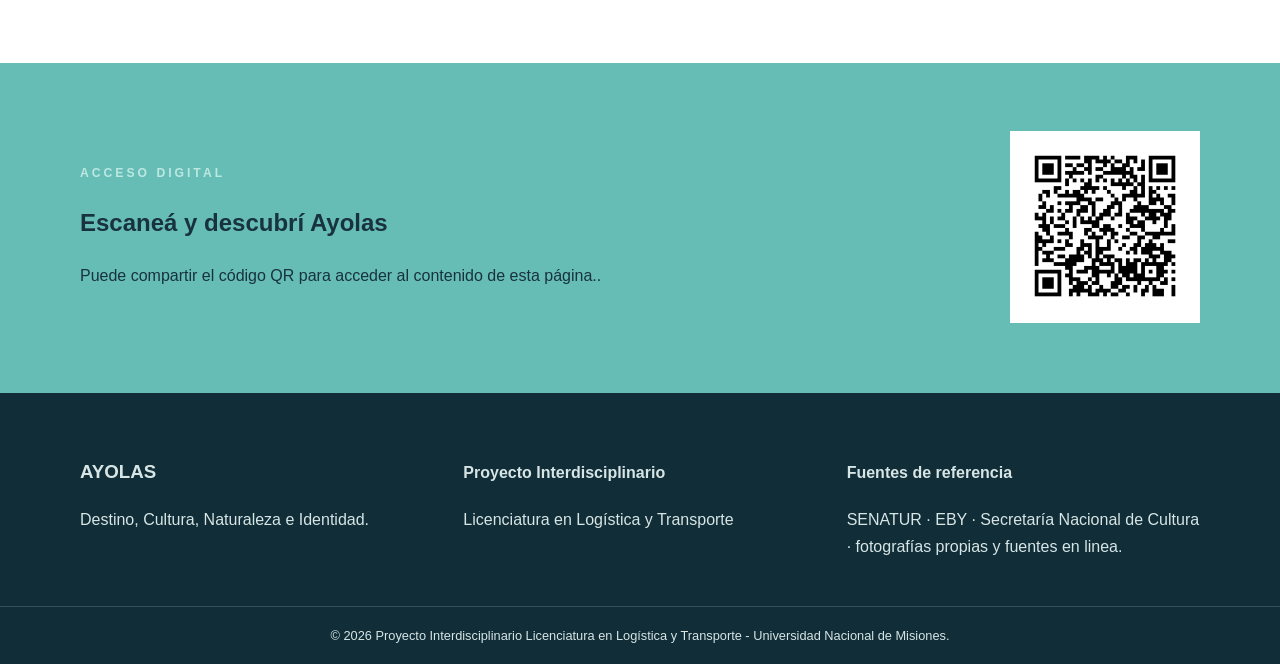
==== commit 1b32cbb1: "initial commit" ====
--- a/index.html
+++ b/index.html
@@ -1,176 +1,183 @@
-<!DOCTYPE html>
-<html lang="es">
-<head>
-  <meta charset="UTF-8">
-  <meta name="viewport" content="width=device-width, initial-scale=1.0">
-  <meta name="description" content="Ayolas, Misiones, Paraguay: destino, cultura, naturaleza e identidad.">
-  <title>Ayolas | Destino, Cultura, Naturaleza e Identidad</title>
-  <link rel="stylesheet" href="css/style.css">
-</head>
-<body>
-<header class="hero" id="inicio">
-  <nav class="nav container">
-    <a class="brand" href="#inicio">AYOLAS<span>PY</span></a>
-    <button class="menu-btn" aria-label="Abrir menú">☰</button>
-    <div class="nav-links">
-      <a href="#historia">Historia</a><a href="#turismo">Turismo</a>
-      <a href="#gastronomia">Gastronomía</a><a href="#cultura">Cultura</a>
-      <a href="#naturaleza">Naturaleza</a><a href="#yacyreta">Yacyretá</a>
-      <a href="#biblioteca">Biblioteca</a>
-    </div>
-  </nav>
-  <div class="hero-content container">
-    <p class="eyebrow">MISIONES · PARAGUAY</p>
-    <h1>AYOLAS</h1>
-    <h2>Destino, Cultura, Naturaleza e Identidad</h2>
-    <p class="lead">Descubrí una ciudad marcada por el río Paraná, la pesca, la gastronomía, la biodiversidad, la cultura y la historia de Yacyretá.</p>
-    <div class="actions">
-      <a class="btn primary" href="#explorar">Explorar Ayolas</a>
-      <a class="btn secondary" href="#biblioteca">Ver documentos</a>
-    </div>
-  </div>
-  <div class="photo-credit">📷 Reemplazar esta imagen de portada por una fotografía real de Ayolas.</div>
-</header>
-
-<main>
-<section class="intro container" id="explorar">
-  <div>
-    <p class="eyebrow blue">BIENVENIDOS</p>
-    <h2>Una puerta digital para conocer Ayolas</h2>
-    <p>Este sitio reúne información histórica, turística, cultural, gastronómica y ambiental en un solo lugar. Está pensado para ser consultado desde teléfonos móviles mediante un código QR.</p>
-  </div>
-  <div class="stats">
-    <div><strong>🏞️</strong><span>Río Paraná</span></div>
-    <div><strong>⚡</strong><span>Yacyretá</span></div>
-    <div><strong>🎣</strong><span>Pesca</span></div>
-    <div><strong>🍲</strong><span>Pira Chyryry</span></div>
-  </div>
-</section>
-
-<section class="section container" id="historia">
-  <div class="section-heading"><p class="eyebrow blue">01 · MEMORIA</p><h2>Historia e identidad</h2></div>
-  <div class="split">
-    <div class="photo photo-historia"><span>FOTOGRAFÍA REAL 1:1<br>San José Mí / historia de Ayolas</span></div>
-    <div>
-      <p>La historia de Ayolas está estrechamente vinculada al río Paraná y al antiguo paraje de San José Mí. La ciudad fue fundada el 12 de septiembre de 1899 y su evolución contemporánea estuvo profundamente marcada por el desarrollo de Yacyretá.</p>
-      <div class="timeline">
-        <div><b>San José Mí</b><span>Memoria histórica y relación con el territorio.</span></div>
-        <div><b>1899</b><span>Fundación de la ciudad de Ayolas.</span></div>
-        <div><b>Yacyretá</b><span>Transformación territorial, urbana y económica.</span></div>
-      </div>
-      <a href="pdf/01_HISTORIA_E_IDENTIDAD_AYOLAS.pdf" class="text-link">Leer documento completo →</a>
-    </div>
-  </div>
-</section>
-
-<section class="cards-section" id="turismo">
-<div class="container">
-  <div class="section-heading light"><p class="eyebrow">02 · EXPERIENCIAS</p><h2>Turismo en Ayolas</h2><p>Una combinación de paisajes, recreación, naturaleza, pesca, cultura y tecnología.</p></div>
-  <div class="cards">
-    <article><div class="card-photo">📷 FOTO REAL<br>Río y playa</div><h3>Río y recreación</h3><p>Paisajes ribereños, playas y momentos de descanso.</p></article>
-    <article><div class="card-photo">🎣 FOTO REAL<br>Pesca</div><h3>Pesca</h3><p>Una tradición local y una experiencia turística vinculada al Paraná.</p></article>
-    <article><div class="card-photo">🦜 FOTO REAL<br>Atinguy</div><h3>Naturaleza</h3><p>Biodiversidad y educación ambiental en los circuitos habilitados.</p></article>
-    <article><div class="card-photo">⚡ FOTO REAL<br>Yacyretá</div><h3>Turismo tecnológico</h3><p>Infraestructura, energía, historia y aprendizaje.</p></article>
-  </div>
-  <a href="pdf/02_TURISMO_AYOLAS.pdf" class="btn outline">Conocer más sobre turismo</a>
-</div>
-</section>
-
-<section class="section container" id="gastronomia">
-  <div class="split reverse">
-    <div>
-      <p class="eyebrow blue">03 · SABORES</p><h2>Gastronomía</h2>
-      <p>La cocina de Ayolas expresa su relación con el río y la pesca. El Pira Chyryry representa uno de los principales símbolos gastronómicos y culturales de la comunidad.</p>
-      <p>La experiencia gastronómica también permite comprender una cadena de valor que integra proveedores, transporte, conservación, preparación y servicio al visitante.</p>
-      <a href="pdf/03_GASTRONOMIA_AYOLAS.pdf" class="text-link">Descubrir la gastronomía →</a>
-    </div>
-    <div class="photo photo-gastro"><span>FOTOGRAFÍA REAL 1:1<br>Pira Chyryry / gastronomía local</span></div>
-  </div>
-</section>
-
-<section class="section soft" id="cultura">
-<div class="container">
-  <div class="section-heading"><p class="eyebrow blue">04 · PATRIMONIO VIVO</p><h2>Cultura y tradiciones</h2></div>
-  <div class="three-cols">
-    <div><h3>🎨 Arte</h3><p>Murales y expresiones que recuperan la memoria histórica de la ciudad.</p></div>
-    <div><h3>👥 Comunidad</h3><p>Historias de familias, pescadores, cocineras, artesanos y pobladores.</p></div>
-    <div><h3>🎉 Celebraciones</h3><p>Encuentros, festivales, ferias y actividades culturales.</p></div>
-  </div>
-  <a href="pdf/04_CULTURA_Y_TRADICIONES_AYOLAS.pdf" class="text-link">Explorar cultura y tradiciones →</a>
-</div>
-</section>
-
-<section class="section container" id="naturaleza">
-  <div class="split">
-    <div class="photo photo-nature"><span>Imagen de refugio<br> faunistico</span></div>
-    <div>
-      <p class="eyebrow blue">05 · BIODIVERSIDAD</p><h2>Naturaleza</h2>
-      <p>El entorno del río Paraná y los espacios de conservación forman parte esencial del patrimonio natural de Ayolas. El Refugio Faunístico Atinguy es un referente para la conservación y educación ambiental.</p>
-      <ul><li>Conservación de fauna y flora.</li><li>Educación ambiental.</li><li>Recorridos interpretativos.</li><li>Turismo responsable.</li></ul>
-      <a href="pdf/05_NATURALEZA_Y_BIODIVERSIDAD.pdf" class="text-link">Conocer la biodiversidad →</a>
-    </div>
-  </div>
-</section>
-
-<section class="river-banner" id="pesca">
-  <div class="container narrow">
-    <p class="eyebrow">06 · VIDA DEL RÍO</p><h2>Pesca y río Paraná</h2>
-    <p>Trabajo, tradición, recreación y turismo se encuentran en las aguas que forman parte de la identidad ayolense.</p>
-    <a href="pdf/06_PESCA_Y_VIDA_DEL_RIO.pdf" class="btn secondary">Explorar la tradición pesquera</a>
-  </div>
-</section>
-
-<section class="section container" id="yacyreta">
-  <div class="split reverse">
-    <div>
-      <p class="eyebrow blue">07 · INFRAESTRUCTURA</p><h2>Ayolas y Yacyretá</h2>
-      <p>La Entidad Binacional Yacyretá constituye un elemento fundamental para comprender la transformación contemporánea de Ayolas. Su presencia se relaciona con energía, infraestructura, empleo, turismo, patrimonio y cambios territoriales.</p>
-      <a href="pdf/07_YACYRETA_Y_AYOLAS.pdf" class="text-link">Conocer Yacyretá →</a>
-    </div>
-    <div class="photo photo-yacyreta"><span>FOTOGRAFÍA REAL 1:1<br>Central Hidroeléctrica Yacyretá</span></div>
-  </div>
-</section>
-
-<section class="section map-section">
-<div class="container">
-  <div class="section-heading light"><p class="eyebrow">08 · UBICACIÓN</p><h2>Mapa y rutas temáticas</h2></div>
-  <div class="map-placeholder">🗺️<br><strong>MAPA INTERACTIVO REAL DISPONIBLE</strong><br><small>Ayolas · Misiones · Paraguay</small><br><br><a class="btn secondary" href="map/map.html">Abrir mapa interactivo</a></div>
-  <div class="route-tags"><span>Ruta histórica</span><span>Ruta natural</span><span>Ruta gastronómica</span><span>Ruta Yacyretá</span></div>
-  <a href="pdf/09_MAPA_Y_RUTAS_TEMATICAS.pdf" class="btn outline">Ver rutas propuestas</a>
-</div>
-</section>
-
-<section class="section container" id="biblioteca">
-  <div class="section-heading"><p class="eyebrow blue">09 · DOCUMENTOS</p><h2>Biblioteca digital</h2><p>Accedé a los materiales completos del proyecto.</p></div>
-  <div class="library">
-    <a href="pdf/01_HISTORIA_E_IDENTIDAD_AYOLAS.pdf">📄 Historia e identidad</a>
-    <a href="pdf/02_TURISMO_AYOLAS.pdf">📄 Turismo</a>
-    <a href="pdf/03_GASTRONOMIA_AYOLAS.pdf">📄 Gastronomía</a>
-    <a href="pdf/04_CULTURA_Y_TRADICIONES_AYOLAS.pdf">📄 Cultura</a>
-    <a href="pdf/05_NATURALEZA_Y_BIODIVERSIDAD.pdf">📄 Naturaleza</a>
-    <a href="pdf/06_PESCA_Y_VIDA_DEL_RIO.pdf">📄 Pesca</a>
-    <a href="pdf/07_YACYRETA_Y_AYOLAS.pdf">📄 Yacyretá</a>
-    <a href="pdf/08_GUIA_DEL_VISITANTE_AYOLAS.pdf">📄 Guía del visitante</a>
-    <a href="pdf/09_MAPA_Y_RUTAS_TEMATICAS.pdf">📄 Mapa y rutas</a>
-  </div>
-</section>
-
-<section class="qr-section">
-  <div class="container qr-wrap">
-    <div><p class="eyebrow">ACCESO DIGITAL</p><h2>Escaneá y descubrí Ayolas</h2><p>Una vez publicado el sitio en la nube, generá un código QR con la dirección pública de esta página.</p></div>
-    <div class="qr-placeholder"><small><img src="QR_Proyecto_Ayolas.png" heigth="190px" width="190px"></small></div>
-  </div>
-</section>
-</main>
-
-<footer>
-  <div class="container footer-grid">
-    <div><h3>AYOLAS</h3><p>Destino, Cultura, Naturaleza e Identidad.</p></div>
-    <div><h4>Proyecto académico</h4><p>Licenciatura en Logística y Transporte</p></div>
-    <div><h4>Fuentes de referencia</h4><p>SENATUR · EBY · Secretaría Nacional de Cultura · fotografías propias y fuentes autorizadas.</p></div>
-  </div>
-  <div class="copyright">© 2026 Proyecto académico sobre Ayolas. Verificar licencias y atribuciones antes de publicar fotografías externas.</div>
-</footer>
-<script src="js/script.js"></script>
-</body>
-</html>
+<!DOCTYPE html>
+<html lang="es">
+<head>
+  <meta charset="UTF-8">
+  <meta name="viewport" content="width=device-width, initial-scale=1.0">
+  <meta name="description" content="Ayolas, Misiones, Paraguay: destino, cultura, naturaleza e identidad.">
+  <title>Ayolas | Destino, Cultura, Naturaleza e Identidad</title>
+  <link rel="stylesheet" href="css/style.css">
+</head>
+<body>
+<header class="hero" id="inicio">
+  <nav class="nav container">
+    <a class="brand" href="#inicio">AYOLAS<span>PY</span></a>
+    <button class="menu-btn" aria-label="Abrir menú">☰</button>
+    <div class="nav-links">
+      <a href="#historia">Historia</a><a href="#turismo">Turismo</a>
+      <a href="#gastronomia">Gastronomía</a><a href="#cultura">Cultura</a>
+      <a href="#naturaleza">Naturaleza</a><a href="#yacyreta">Yacyretá</a>
+      <a href="#biblioteca">Biblioteca</a>
+    </div>
+  </nav>
+  <div class="hero-content container">
+    <p class="eyebrow">MISIONES · PARAGUAY</p>
+    <h1>AYOLAS</h1>
+    <h2>Destino, Cultura, Naturaleza e Identidad</h2>
+    <p class="lead">Descubrí una ciudad marcada por el río Paraná, la pesca, la gastronomía, la biodiversidad, la cultura y la historia de Yacyretá.</p>
+    <p class="lead">Página desarrollada por los alumnos del cuarto año de Licenciatura en Logística y Transporte, para el proyecto interdisciplinario 2026.</p>
+    <div class="actions">
+      <a class="btn primary" href="#explorar">Explorar Ayolas</a>
+      <a class="btn secondary" href="#biblioteca">Ver documentos</a>
+    </div>
+  </div>
+  <div class="photo-credit">📷 Imagen de Ayolas con logo Licenciatura en Logística y Transporte</div>
+</header>
+
+<main>
+<section class="intro container" id="explorar">
+  <div>
+    <p class="eyebrow blue">BIENVENIDOS</p>
+    <h2>Una puerta digital para conocer Ayolas</h2>
+    <p>Este sitio reúne información histórica, turística, cultural, gastronómica y ambiental en un solo lugar. Está pensado para ser consultado desde teléfonos móviles mediante un código QR, como parte del proyecto Interdisciplinario de la carrera de Licenciatura en Logística y Transporte de la Universidad Nacional de Misiones.</p>
+  </div>
+  <div class="stats">
+    <div><strong>🏞️</strong><span>Río Paraná</span></div>
+    <div><strong>⚡</strong><span>Yacyretá</span></div>
+    <div><strong>🎣</strong><span>Pesca</span></div>
+    <div><strong>🍲</strong><span>Pira Chyryry</span></div>
+  </div>
+</section>
+
+<section class="section container" id="historia">
+  <div class="section-heading"><p class="eyebrow blue">01 · MEMORIA</p><h2>Historia e identidad</h2></div>
+  <div class="split">
+    <div class="photo photo-historia"><span><img src="images/tatare.jpeg" width="443" height="368">FOTOGRAFIA<br>
+      Añejo Tataré</span></div>
+    <div>
+      <p>La historia de Ayolas está estrechamente vinculada al río Paraná y al antiguo paraje de San José Mí. La ciudad fue fundada el 12 de septiembre de 1899 y su evolución contemporánea estuvo profundamente marcada por el desarrollo de Yacyretá.</p>
+      <div class="timeline">
+        <div><b>San José Mí</b><span>Memoria histórica y relación con el territorio.</span></div>
+        <div><b>1899</b><span>Fundación de la ciudad de Ayolas.</span></div>
+        <div><b>Yacyretá</b><span>Transformación territorial, urbana y económica.</span></div>
+      </div>
+      <a href="pdf/01_HISTORIA_E_IDENTIDAD_AYOLAS.pdf" class="text-link">Leer documento completo →</a>
+    </div>
+  </div>
+</section>
+
+<section class="cards-section" id="turismo">
+<div class="container">
+  <div class="section-heading light"><p class="eyebrow">02 · EXPERIENCIAS</p><h2>Turismo en Ayolas</h2><p>Una combinación de paisajes, recreación, naturaleza, pesca, cultura y tecnología.</p></div>
+  <div class="cards">
+    <article><div class="card-photo"><img src="images/playa1.jpeg">📷 FOTO REAL<br>Río y playa</div><h3>Río y recreación</h3><p>Paisajes ribereños, playas y momentos de descanso.</p></article>
+    <article><div class="card-photo"><img src="images/pesca1.avif">🎣 FOTO REAL<br>Pesca</div><h3>Pesca</h3><p>Una tradición local y una experiencia turística vinculada al Paraná.</p></article>
+    <article><div class="card-photo"><img src="images/atinguy1.jpeg">🦜 FOTO REAL<br>Atinguy</div><h3>Naturaleza</h3><p>Biodiversidad y educación ambiental en los circuitos habilitados.</p></article>
+    <article><div class="card-photo"><img src="images/eby1.jpeg">⚡ FOTO REAL<br>Yacyretá</div><h3>Turismo tecnológico</h3><p>Infraestructura, energía, historia y aprendizaje.</p></article>
+  </div>
+  <a href="pdf/02_TURISMO_AYOLAS.pdf" class="btn outline">Conocer más sobre turismo</a>
+</div>
+</section>
+
+<section class="section container" id="gastronomia">
+  <div class="split reverse">
+    <div>
+      <p class="eyebrow blue">03 · SABORES</p><h2>Gastronomía</h2>
+      <p>La cocina de Ayolas expresa su relación con el río y la pesca. El Pira Chyryry representa uno de los principales símbolos gastronómicos y culturales de la comunidad.</p>
+      <p>La experiencia gastronómica también permite comprender una cadena de valor que integra proveedores, transporte, conservación, preparación y servicio al visitante.</p>
+      <a href="pdf/03_GASTRONOMIA_AYOLAS.pdf" class="text-link">Descubrir la gastronomía →</a>
+    </div>
+    <div class="photo photo-gastro"><span><img src="images/pira-chyryry.jpeg" width="443" height="368">FOTOGRAFÍA<br>
+      Pira Chyryry / gastronomía local</span></div>
+  </div>
+</section>
+
+<section class="section soft" id="cultura">
+<div class="container">
+  <div class="section-heading"><p class="eyebrow blue">04 · PATRIMONIO VIVO</p><h2>Cultura y tradiciones</h2></div>
+  <div class="three-cols">
+    <div><h3>🎨 Arte</h3><p>Murales y expresiones que recuperan la memoria histórica de la ciudad.</p></div>
+    <div><h3>👥 Comunidad</h3><p>Historias de familias, pescadores, cocineras, artesanos y pobladores.</p></div>
+    <div><h3>🎉 Celebraciones</h3><p>Encuentros, festivales, ferias y actividades culturales.</p></div>
+  </div>
+  <a href="pdf/04_CULTURA_Y_TRADICIONES_AYOLAS.pdf" class="text-link">Explorar cultura y tradiciones →</a>
+</div>
+</section>
+
+<section class="section container" id="naturaleza">
+  <div class="split">
+    <div class="photo photo-nature"><span><img src="images/bio.jpeg" width="443" height="368">FOTOGRAFÍA<br>
+      Refugio Faunístico Atinguy</span></div>
+    <div>
+      <p class="eyebrow blue">05 · BIODIVERSIDAD</p><h2>Naturaleza</h2>
+      <p>El entorno del río Paraná y los espacios de conservación forman parte esencial del patrimonio natural de Ayolas. El Refugio Faunístico Atinguy es un referente para la conservación y educación ambiental.</p>
+      <ul><li>Conservación de fauna y flora.</li><li>Educación ambiental.</li><li>Recorridos interpretativos.</li><li>Turismo responsable.</li></ul>
+      <a href="pdf/05_NATURALEZA_Y_BIODIVERSIDAD.pdf" class="text-link">Conocer la biodiversidad →</a>
+    </div>
+  </div>
+</section>
+
+<section class="river-banner" id="pesca">
+  <div class="container narrow">
+    <p class="eyebrow">06 · VIDA DEL RÍO</p><h2>Pesca y río Paraná</h2>
+    <p>Trabajo, tradición, recreación y turismo se encuentran en las aguas que forman parte de la identidad ayolense.</p>
+    <a href="pdf/06_PESCA_Y_VIDA_DEL_RIO.pdf" class="btn secondary">Explorar la tradición pesquera</a>
+  </div>
+</section>
+
+<section class="section container" id="yacyreta">
+  <div class="split reverse">
+    <div>
+      <p class="eyebrow blue">07 · INFRAESTRUCTURA</p><h2>Ayolas y Yacyretá</h2>
+      <p>La Entidad Binacional Yacyretá constituye un elemento fundamental para comprender la transformación contemporánea de Ayolas. Su presencia se relaciona con energía, infraestructura, empleo, turismo, patrimonio y cambios territoriales.</p>
+      <a href="pdf/07_YACYRETA_Y_AYOLAS.pdf" class="text-link">Conocer Yacyretá →</a>
+    </div>
+    <div class="photo photo-yacyreta"><span><img src="images/yacyreta1.avif" width="573" height="334">FOTOGRAFÍA<br>
+      Central Hidroeléctrica Yacyretá</span></div>
+  </div>
+</section>
+
+<section class="section map-section">
+<div class="container">
+  <div class="section-heading light"><p class="eyebrow">08 · UBICACIÓN</p><h2>Mapa y rutas temáticas</h2></div>
+  <div class="map-placeholder">🗺️<br><strong>MAPA INTERACTIVO REAL DISPONIBLE</strong><br><small>Ayolas · Misiones · Paraguay</small><br><br><a class="btn secondary" href="map/map.html">Abrir mapa interactivo</a></div>
+  <div class="route-tags"><span>Ruta histórica</span><span>Ruta natural</span><span>Ruta gastronómica</span><span>Ruta Yacyretá</span></div>
+  <a href="pdf/09_MAPA_Y_RUTAS_TEMATICAS.pdf" class="btn outline">Ver rutas propuestas</a>
+</div>
+</section>
+
+<section class="section container" id="biblioteca">
+  <div class="section-heading"><p class="eyebrow blue">09 · DOCUMENTOS</p><h2>Biblioteca digital</h2><p>Accedé a los materiales completos del proyecto.</p></div>
+  <div class="library">
+    <a href="pdf/01_HISTORIA_E_IDENTIDAD_AYOLAS.pdf">📄 Historia e identidad</a>
+    <a href="pdf/02_TURISMO_AYOLAS.pdf">📄 Turismo</a>
+    <a href="pdf/03_GASTRONOMIA_AYOLAS.pdf">📄 Gastronomía</a>
+    <a href="pdf/04_CULTURA_Y_TRADICIONES_AYOLAS.pdf">📄 Cultura</a>
+    <a href="pdf/05_NATURALEZA_Y_BIODIVERSIDAD.pdf">📄 Naturaleza</a>
+    <a href="pdf/06_PESCA_Y_VIDA_DEL_RIO.pdf">📄 Pesca</a>
+    <a href="pdf/07_YACYRETA_Y_AYOLAS.pdf">📄 Yacyretá</a>
+    <a href="pdf/08_GUIA_DEL_VISITANTE_AYOLAS.pdf">📄 Guía del visitante</a>
+    <a href="pdf/09_MAPA_Y_RUTAS_TEMATICAS.pdf">📄 Mapa y rutas</a>
+  </div>
+</section>
+
+<section class="qr-section">
+  <div class="container qr-wrap">
+    <div><p class="eyebrow">ACCESO DIGITAL</p><h2>Escaneá y descubrí Ayolas</h2>
+    <p>Puede compartir el código QR para acceder al contenido de esta página..</p>
+    </div>
+    <div class="qr-placeholder"><small><img src="QR_Proyecto_Ayolas.png" height="190px" width="190px"></small></div>
+  </div>
+</section>
+</main>
+
+<footer>
+  <div class="container footer-grid">
+    <div><h3>AYOLAS</h3><p>Destino, Cultura, Naturaleza e Identidad.</p></div>
+    <div><h4>Proyecto Interdisciplinario</h4><p>Licenciatura en Logística y Transporte</p></div>
+    <div><h4>Fuentes de referencia</h4><p>SENATUR · EBY · Secretaría Nacional de Cultura · fotografías propias y fuentes en linea.</p></div>
+  </div>
+  <div class="copyright">© 2026 Proyecto Interdisciplinario Licenciatura en Logística y Transporte - Universidad Nacional de Misiones.</div>
+</footer>
+<script src="js/script.js"></script>
+</body>
+</html>
